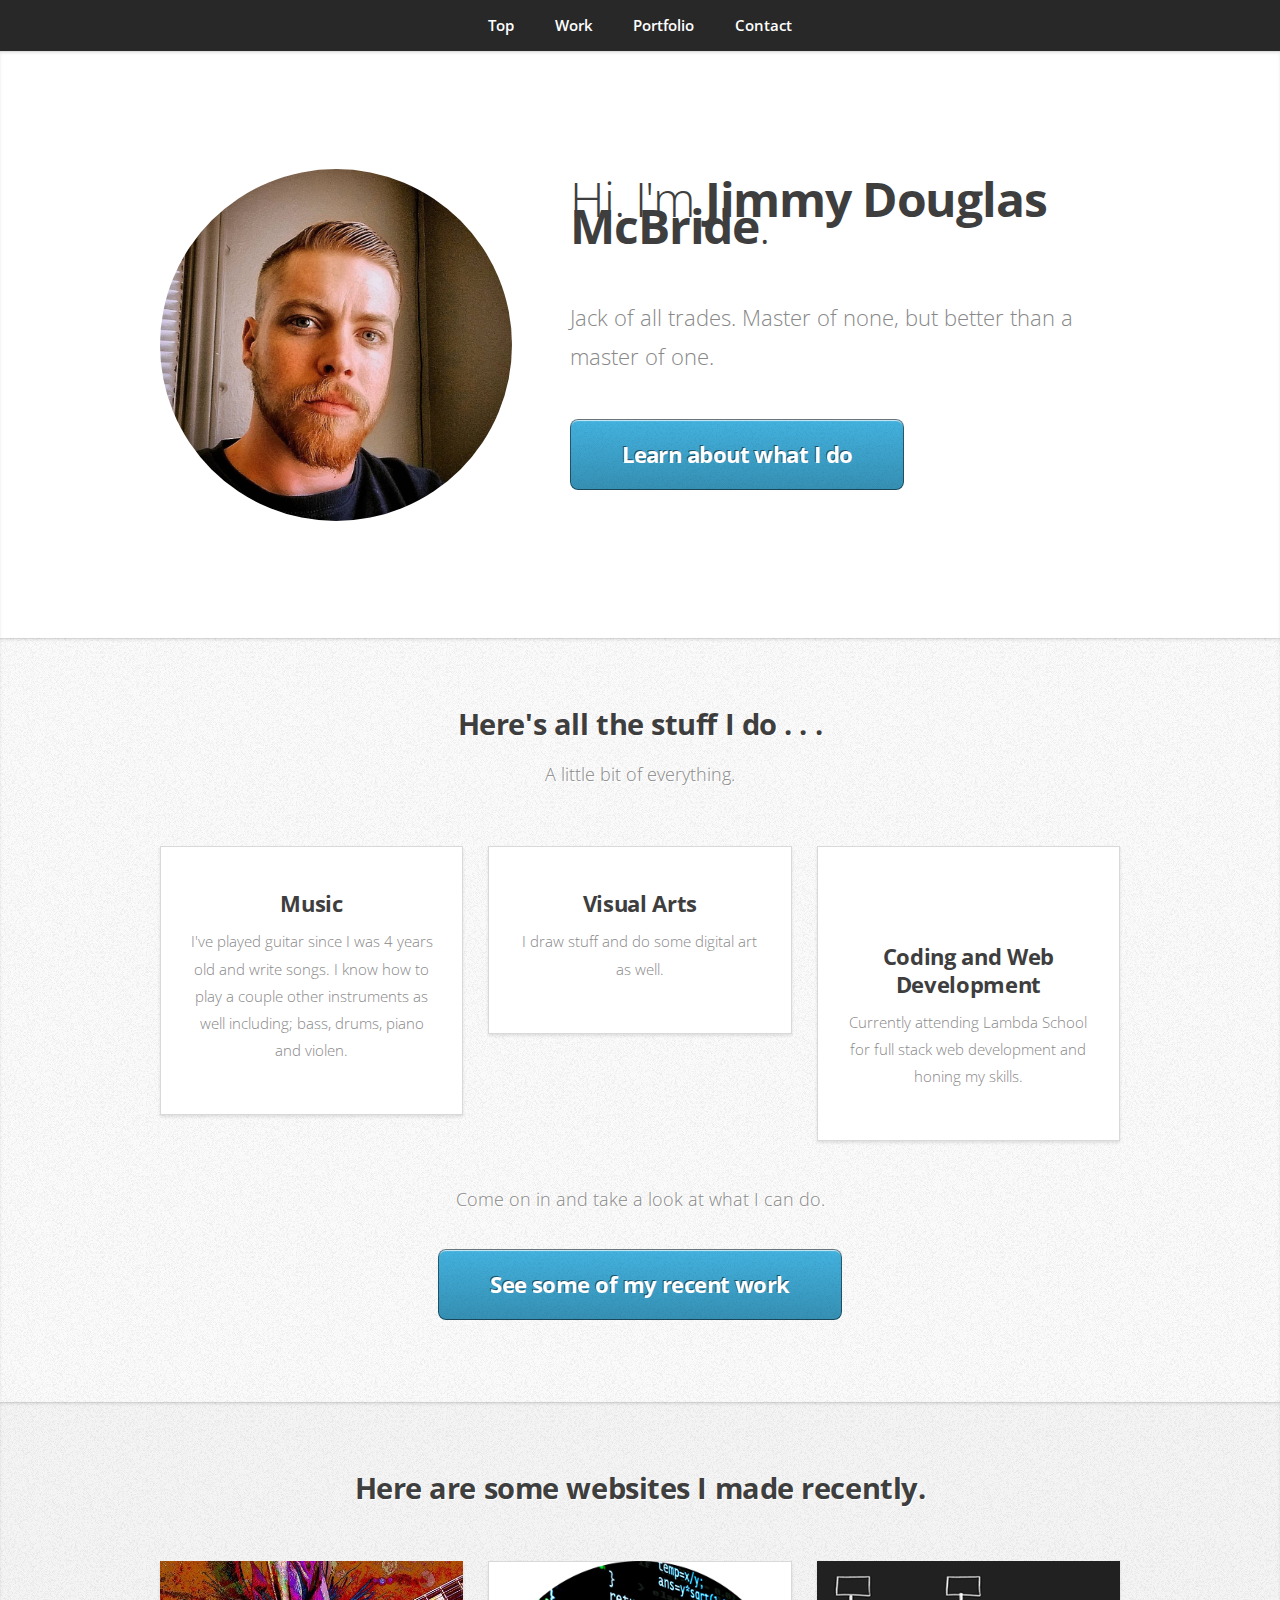
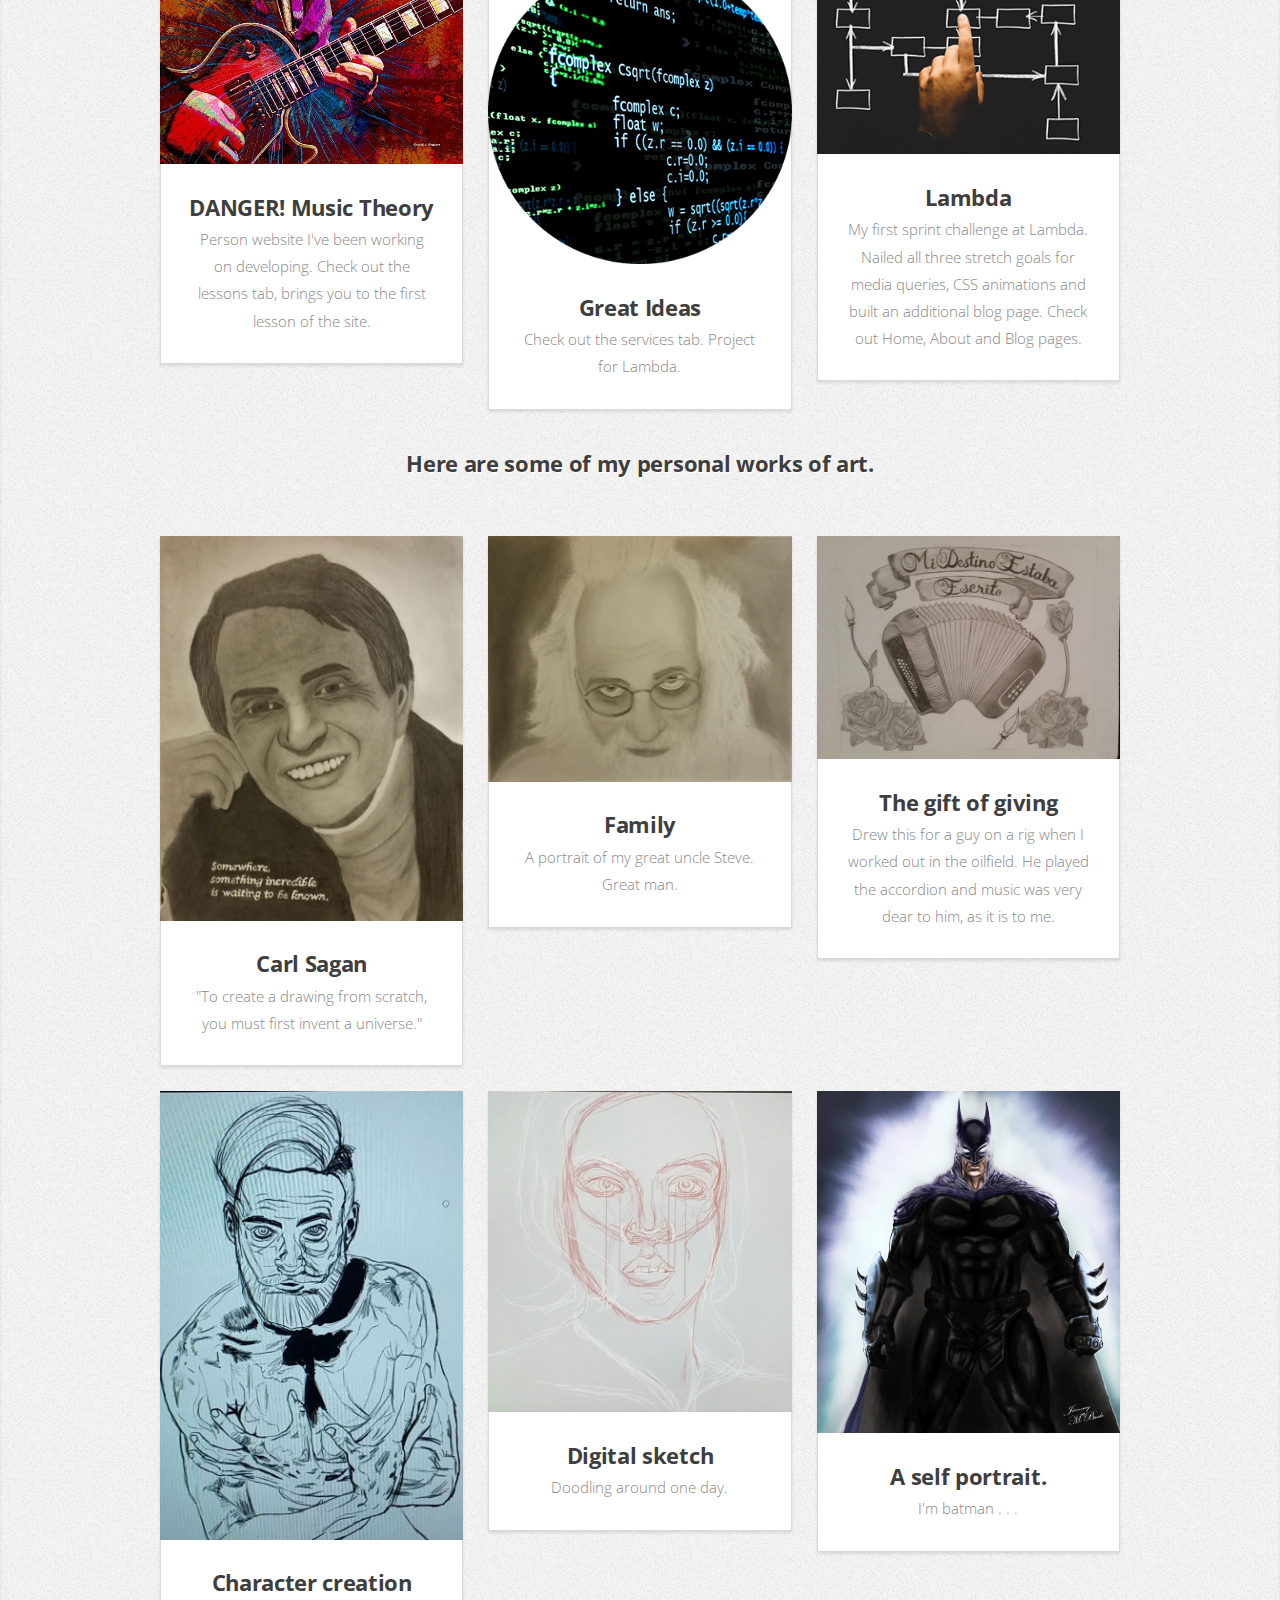
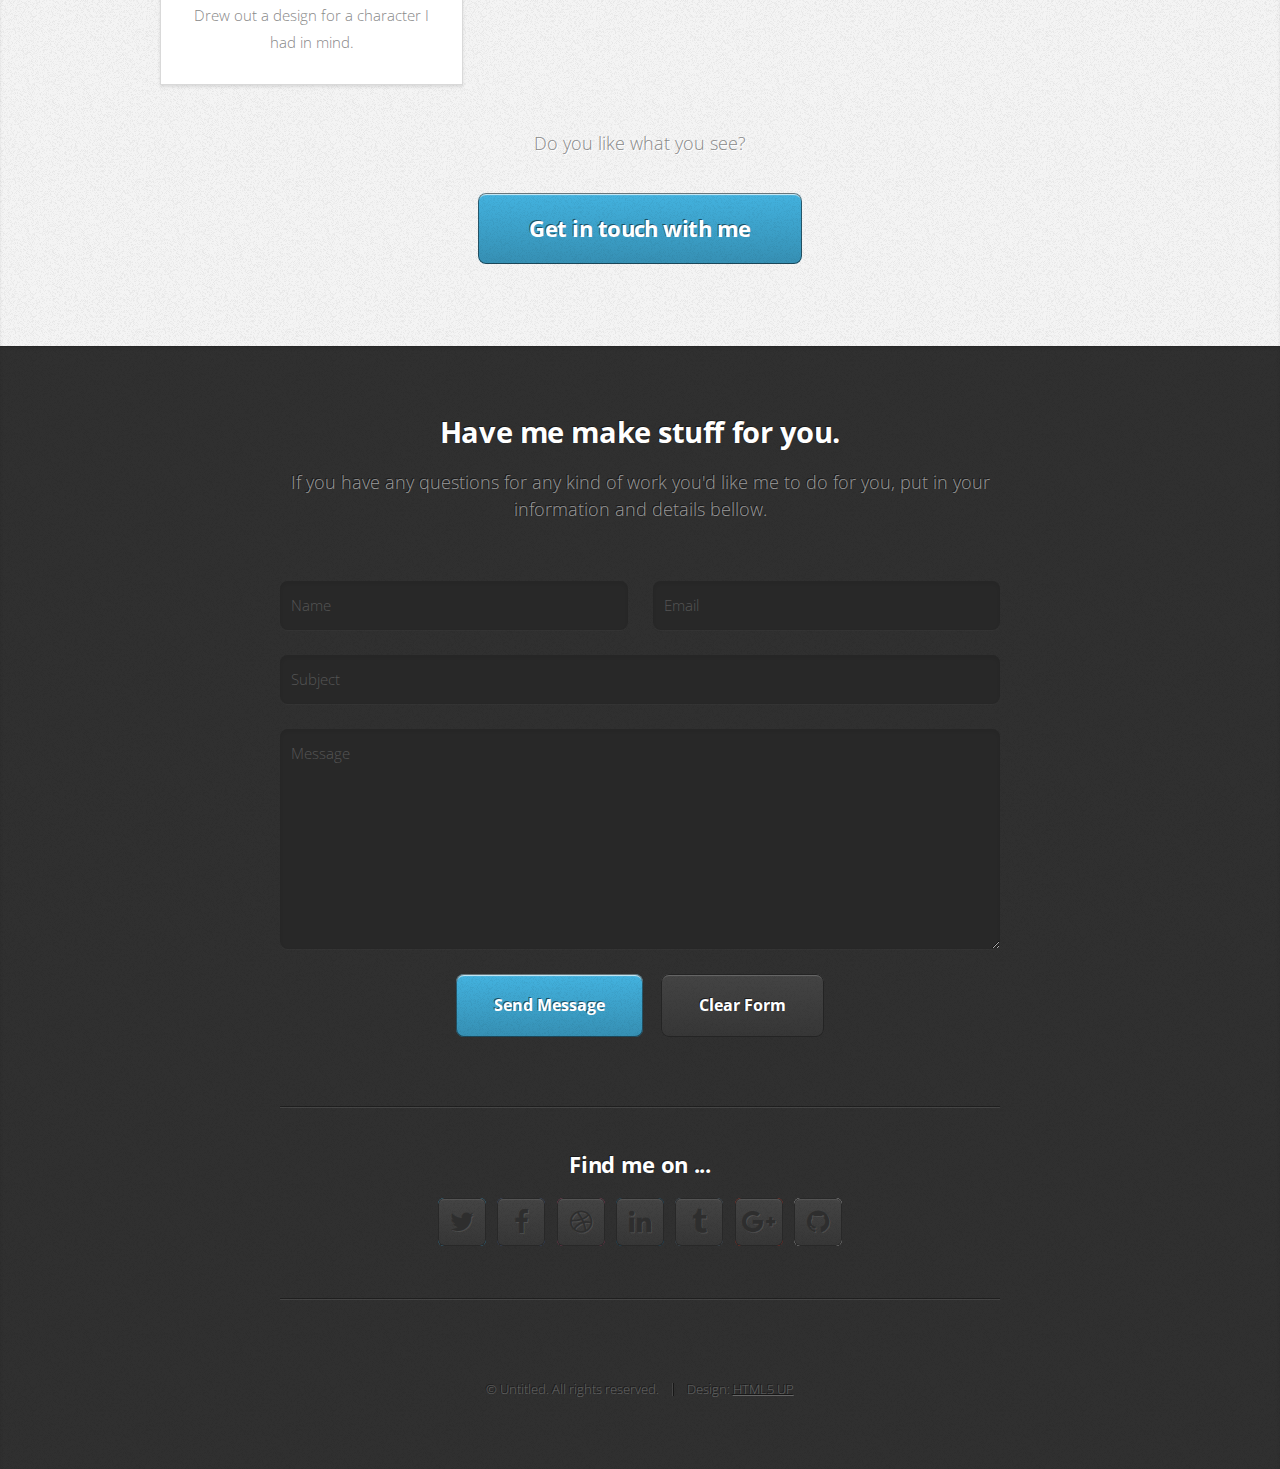
==== index.html @ ea093379 "Merge pull request #4 from JimmyMcBride/jimmy-mcbride" ====
<!DOCTYPE HTML>
<!--
	Miniport by HTML5 UP
	html5up.net | @ajlkn
	Free for personal and commercial use under the CCA 3.0 license (html5up.net/license)
-->
<html>
	<head>
        <meta name="google-site-verification" content="W3J8XNX3oZf06kN4rgg4NxwA7AXf_Vv_sG9EiBE70a0" />
		<title>Jimmy McBride's Portfolio</title>
		<meta charset="utf-8" />
		<meta name="viewport" content="width=device-width, initial-scale=1, user-scalable=no" />
		<link rel="stylesheet" href="assets/css/main.css" />
		<link rel="stylesheet" href="https://use.fontawesome.com/releases/v5.7.2/css/all.css" integrity="sha384-fnmOCqbTlWIlj8LyTjo7mOUStjsKC4pOpQbqyi7RrhN7udi9RwhKkMHpvLbHG9Sr" crossorigin="anonymous">
	</head>
	<body class="is-preload">

		<!-- Nav -->
			<nav id="nav">
				<ul class="container">
					<li><a href="#top">Top</a></li>
					<li><a href="#work">Work</a></li>
					<li><a href="#portfolio">Portfolio</a></li>
					<li><a href="#contact">Contact</a></li>
				</ul>
			</nav>

		<!-- Home -->
			<article id="top" class="wrapper style1">
				<div class="container">
					<div class="row">
						<div class="col-4 col-5-large col-12-medium">
							<span class="image fit"><img src="images/me.jpg" alt="" /></span>
						</div>
						<div class="col-8 col-7-large col-12-medium">
							<header>
								<h1>Hi. I'm <strong>Jimmy Douglas McBride</strong>.</h1>
							</header>
							<p>Jack of all trades. Master of none, but better than a master of one.</p>
							<a href="#work" class="button large scrolly">Learn about what I do</a>
						</div>
					</div>
				</div>
			</article>

		<!-- Work -->
			<article id="work" class="wrapper style2">
				<div class="container">
					<header>
						<h2>Here's all the stuff I do . . .</h2>
						<p>A little bit of everything.</p>
					</header>
					<div class="row aln-center">
						<div class="col-4 col-6-medium col-12-small">
							<section class="box style1">
								<span style="font-size: 80px; color: forestgreen;">
									<i class="fas fa-guitar"></i>
								</span>
								<h3>Music</h3>
								<p>I've played guitar since I was 4 years old and write songs. I know how to play a couple other instruments as well including; bass, drums, piano and violen.</p>
							</section>
						</div>
						<div class="col-4 col-6-medium col-12-small">
							<section class="box style1">
								<span style="font-size: 80px; color: coral;">
									<i class="fas fa-pencil-alt"></i>
								</span>
								<h3>Visual Arts</h3>
								<p>I draw stuff and do some digital art as well.</p>
							</section>
						</div>
						<div class="col-4 col-6-medium col-12-small">
							<section class="box style1">
								<span style="font-size: 80px; color: Dodgerblue;">
									<i class="fas fa-desktop"></i>
								</span>
								<h3>Coding and Web Development</h3>
								<p>Currently attending Lambda School for full stack web development and honing my skills.</p>
							</section>
						</div>
					</div>
					<footer>
						<p>Come on in and take a look at what I can do.</p>
						<a href="#portfolio" class="button large scrolly">See some of my recent work</a>
					</footer>
				</div>
			</article>

		<!-- Portfolio -->
			<article id="portfolio" class="wrapper style3">
				<div class="container">
					<header>
						<h2>Here are some websites I made recently.</h2>
					</header>
					<div class="row">
						<!-- Websites and school work -->
						<div class="col-4 col-6-medium col-12-small">
							<article class="box style2">
								<a href="https://jimmymcbride.github.io/DANGER-Music-Theory/" class="image featured"><img src="images/guitar_art.jpg" alt="" /></a>
								<h3><a href="https://jimmymcbride.github.io/DANGER-Music-Theory/">DANGER! Music Theory</a></h3>
								<p>Person website I've been working on developing. Check out the lessons tab, brings you to the first lesson of the site.</p>
							</article>
						</div>
						<div class="col-4 col-6-medium col-12-small">
							<article class="box style2">
								<a href="https://htmlpreview.github.io/?https://github.com/JimmyMcBride/UI-III-Flexbox/blob/master/great-idea/index.html" class="image featured"><img src="images/header-img.png" alt="" /></a>
								<h3><a href="https://htmlpreview.github.io/?https://github.com/JimmyMcBride/UI-III-Flexbox/blob/master/great-idea/index.html">Great Ideas</a></h3>
								<p>Check out the services tab. Project for Lambda.</p>
							</article>
						</div>
						<div class="col-4 col-6-medium col-12-small">
							<article class="box style2">
								<a href="https://htmlpreview.github.io/?https://github.com/JimmyMcBride/Sprint-Challenge--User-Interface/blob/master/index.html" class="image featured"><img src="images/about-plan.png" alt="" /></a>
								<h3><a href="https://htmlpreview.github.io/?https://github.com/JimmyMcBride/Sprint-Challenge--User-Interface/blob/master/index.html">Lambda</a></h3>
								<p>My first sprint challenge at Lambda. Nailed all three stretch goals for media queries, CSS animations and built an additional blog page. Check out Home, About and Blog pages.</p>
							</article>
						</div>
					</div>
						<!-- Personal work -->
					<header>
						<h3 style="margin-top: 40px;">Here are some of my personal works of art.</h3>
					</header>
					<div class="row">
						<div class="col-4 col-6-medium col-12-small">
							<article class="box style2">
								<a href="https://www.facebook.com/jimmymcbridesart/" class="image featured"><img src="images/carl sagan.jpeg" alt="" /></a>
								<h3><a href="https://www.facebook.com/jimmymcbridesart/">Carl Sagan</a></h3>
								<p>"To create a drawing from scratch, you must first invent a universe."</p>
							</article>
						</div>
						<div class="col-4 col-6-medium col-12-small">
							<article class="box style2">
								<a href="https://www.facebook.com/jimmymcbridesart/" class="image featured"><img src="images/steve mcbride.jpeg" alt="" /></a>
								<h3><a href="https://www.facebook.com/jimmymcbridesart/">Family</a></h3>
								<p>A portrait of my great uncle Steve. Great man.</p>
							</article>
						</div>
						<div class="col-4 col-6-medium col-12-small">
							<article class="box style2">
								<a href="https://www.facebook.com/jimmymcbridesart/" class="image featured"><img src="images/music.jpeg" alt="" /></a>
								<h3><a href="https://www.facebook.com/jimmymcbridesart/">The gift of giving</a></h3>
								<p>Drew this for a guy on a rig when I worked out in the oilfield. He played the accordion and music was very dear to him, as it is to me.</p>
							</article>
						</div>
						<div class="col-4 col-6-medium col-12-small">
							<article class="box style2">
								<a href="https://www.facebook.com/jimmymcbridesart/" class="image featured"><img src="images/dude with a beard.jpg" alt="" /></a>
								<h3><a href="https://www.facebook.com/jimmymcbridesart/">Character creation</a></h3>
								<p>Drew out a design for a character I had in mind.</p>
							</article>
						</div>
						<div class="col-4 col-6-medium col-12-small">
							<article class="box style2">
								<a href="https://www.facebook.com/jimmymcbridesart/" class="image featured"><img src="images/sketch.jpg" alt="" /></a>
								<h3><a href="https://www.facebook.com/jimmymcbridesart/">Digital sketch</a></h3>
								<p>Doodling around one day.</p>
							</article>
						</div>
						<div class="col-4 col-6-medium col-12-small">
							<article class="box style2">
								<a href="https://www.facebook.com/jimmymcbridesart/" class="image featured"><img src="images/batman.jpg" alt="" /></a>
								<h3><a href="https://www.facebook.com/jimmymcbridesart/">A self portrait.</a></h3>
								<p>I'm batman . . .</p>
							</article>
						</div>
					</div>
					<footer>
						<p>Do you like what you see?</p>
						<a href="#contact" class="button large scrolly">Get in touch with me</a>
					</footer>
				</div>
			</article>

		<!-- Contact -->
			<article id="contact" class="wrapper style4">
				<div class="container medium">
					<header>
						<h2>Have me make stuff for you.</h2>
						<p>If you have any questions for any kind of work you'd like me to do for you, put in your information and details bellow.</p>
					</header>
					<div class="row">
						<div class="col-12">
							<form method="post" action="#">
								<div class="row">
									<div class="col-6 col-12-small">
										<input type="text" name="name" id="name" placeholder="Name" />
									</div>
									<div class="col-6 col-12-small">
										<input type="text" name="email" id="email" placeholder="Email" />
									</div>
									<div class="col-12">
										<input type="text" name="subject" id="subject" placeholder="Subject" />
									</div>
									<div class="col-12">
										<textarea name="message" id="message" placeholder="Message"></textarea>
									</div>
									<div class="col-12">
										<ul class="actions">
											<li><input type="submit" value="Send Message" /></li>
											<li><input type="reset" value="Clear Form" class="alt" /></li>
										</ul>
									</div>
								</div>
							</form>
						</div>
						<div class="col-12">
							<hr />
							<h3>Find me on ...</h3>
							<ul class="social">
								<li><a href="#" class="icon fa-twitter"><span class="label">Twitter</span></a></li>
								<li><a href="https://www.facebook.com/jimmcbride1096" class="icon fa-facebook"><span class="label">Facebook</span></a></li>
								<li><a href="#" class="icon fa-dribbble"><span class="label">Dribbble</span></a></li>
								<li><a href="#" class="icon fa-linkedin"><span class="label">LinkedIn</span></a></li>
								<li><a href="#" class="icon fa-tumblr"><span class="label">Tumblr</span></a></li>
								<li><a href="https://plus.google.com/u/0/111537114912480162551" class="icon fa-google-plus"><span class="label">Google+</span></a></li>
								<li><a href="https://github.com/JimmyMcBride" class="icon fa-github"><span class="label">Github</span></a></li>
								<!--
								<li><a href="#" class="icon fa-rss"><span>RSS</span></a></li>
								<li><a href="#" class="icon fa-instagram"><span>Instagram</span></a></li>
								<li><a href="#" class="icon fa-foursquare"><span>Foursquare</span></a></li>
								<li><a href="#" class="icon fa-skype"><span>Skype</span></a></li>
								<li><a href="#" class="icon fa-soundcloud"><span>Soundcloud</span></a></li>
								<li><a href="#" class="icon fa-youtube"><span>YouTube</span></a></li>
								<li><a href="#" class="icon fa-blogger"><span>Blogger</span></a></li>
								<li><a href="#" class="icon fa-flickr"><span>Flickr</span></a></li>
								<li><a href="#" class="icon fa-vimeo"><span>Vimeo</span></a></li>
								-->
							</ul>
							<hr />
						</div>
					</div>
					<footer>
						<ul id="copyright">
							<li>&copy; Untitled. All rights reserved.</li><li>Design: <a href="http://html5up.net">HTML5 UP</a></li>
						</ul>
					</footer>
				</div>
			</article>

		<!-- Scripts -->
			<script src="assets/js/jquery.min.js"></script>
			<script src="assets/js/jquery.scrolly.min.js"></script>
			<script src="assets/js/browser.min.js"></script>
			<script src="assets/js/breakpoints.min.js"></script>
			<script src="assets/js/util.js"></script>
			<script src="assets/js/main.js"></script>

	</body>
</html>
---- assets/css/main.css ----
@import url("https://fonts.googleapis.com/css?family=Open+Sans:300,300italic,600,600italic,700");
@import url("font-awesome.min.css");

/*
	Miniport by HTML5 UP
	html5up.net | @ajlkn
	Free for personal and commercial use under the CCA 3.0 license (html5up.net/license)
*/

html, body, div, span, applet, object,
iframe, h1, h2, h3, h4, h5, h6, p, blockquote,
pre, a, abbr, acronym, address, big, cite,
code, del, dfn, em, img, ins, kbd, q, s, samp,
small, strike, strong, sub, sup, tt, var, b,
u, i, center, dl, dt, dd, ol, ul, li, fieldset,
form, label, legend, table, caption, tbody,
tfoot, thead, tr, th, td, article, aside,
canvas, details, embed, figure, figcaption,
footer, header, hgroup, menu, nav, output, ruby,
section, summary, time, mark, audio, video {
	margin: 0;
	padding: 0;
	border: 0;
	font-size: 100%;
	font: inherit;
	vertical-align: baseline;}

article, aside, details, figcaption, figure,
footer, header, hgroup, menu, nav, section {
	display: block;}

body {
	line-height: 1;
}

ol, ul {
	list-style: none;
}

blockquote, q {
	quotes: none;
}

	blockquote:before, blockquote:after, q:before, q:after {
		content: '';
		content: none;
	}

table {
	border-collapse: collapse;
	border-spacing: 0;
}

body {
	-webkit-text-size-adjust: none;
}

mark {
	background-color: transparent;
	color: inherit;
}

input::-moz-focus-inner {
	border: 0;
	padding: 0;
}

input, select, textarea {
	-moz-appearance: none;
	-webkit-appearance: none;
	-ms-appearance: none;
	appearance: none;
}

/* Basic */

	html {
		box-sizing: border-box;
	}

	*, *:before, *:after {
		box-sizing: inherit;
	}

	body {
		padding-top: 3.5em;
	}

		body.is-preload *, body.is-preload *:before, body.is-preload *:after {
			-moz-animation: none !important;
			-webkit-animation: none !important;
			-ms-animation: none !important;
			animation: none !important;
			-moz-transition: none !important;
			-webkit-transition: none !important;
			-ms-transition: none !important;
			transition: none !important;
		}

	body, input, textarea, select {
		font-family: 'Open Sans', sans-serif;
		line-height: 1.85em;
		color: #888;
		font-weight: 300;
		font-size: 13pt;
	}

	a {
		-moz-transition: color .2s ease-in-out;
		-webkit-transition: color .2s ease-in-out;
		-ms-transition: color .2s ease-in-out;
		transition: color .2s ease-in-out;
		color: #43B3E0;
		text-decoration: underline;
	}

		a:hover {
			color: #43bff0 !important;
		}

		a img {
			border: 0;
		}

	b, strong {
		font-weight: 600;
		color: #3e3e3e;
	}

	i, em {
		font-style: italic;
	}

	sub {
		position: relative;
		top: 0.5em;
		font-size: 0.8em;
	}

	sup {
		position: relative;
		top: -0.5em;
		font-size: 0.8em;
	}

	blockquote {
		border-left: solid 0.75em #eee;
		padding: 1em 0 1em 1.5em;
		font-style: italic;
	}

	h1, h2, h3, h4, h5, h6 {
		color: #3e3e3e;
		margin: 0 0 0.75em 0;
	}

	h1 a, h2 a, h3 a, h4 a, h5 a, h6 a {
		text-decoration: none;
		color: inherit;
	}

	h2, h3, h4, h5, h6 {
		font-weight: 700;
	}

	h1 {
		font-size: 3.25em;
		letter-spacing: -0.025em;
		font-weight: 300;
	}

		h1 strong {
			font-weight: 700;
		}

	h2 {
		font-size: 2em;
		letter-spacing: -0.015em;
	}

	h3 {
		font-size: 1.5em;
		letter-spacing: -0.015em;
	}

	em, i {
		font-style: italic;
	}

	br.clear {
		clear: both;
	}

	hr {
		border: 0;
		border-top: solid 1px #444;
		border-top-color: rgba(0, 0, 0, 0.35);
		box-shadow: 0px 1px 0px 0px rgba(255, 255, 255, 0.1);
		height: 1px;
		margin: 3em 0;
	}

	p, ul, ol, dl, table {
		margin-bottom: 2em;
	}

	header {
		margin: 0 0 3em 0;
	}

		header > p {
			font-size: 1.25em;
			margin: 0;
		}

	footer {
		margin: 3em 0 0 0;
	}

		footer > p {
			font-size: 1.25em;
		}

/* Container */

	.container {
		margin: 0 auto;
		max-width: calc(100% - 50px);
		width: 1200px;
	}

		.container.medium {
			width: 900px;
		}

		@media screen and (max-width: 1680px) {

			.container {
				width: 1200px;
			}

				.container.medium {
					width: 900px;
				}

		}

		@media screen and (max-width: 1280px) {

			.container {
				width: 960px;
			}

				.container.medium {
					width: 720px;
				}

		}

		@media screen and (max-width: 980px) {

			.container {
				width: 100%;
			}

				.container.medium {
					width: 75%;
				}

		}

		@media screen and (max-width: 736px) {

			.container {
				width: 100%;
				max-width: calc(100% - 30px);
			}

				.container.medium {
					width: 100%;
				}

		}

/* Row */

	.row {
		display: flex;
		flex-wrap: wrap;
		box-sizing: border-box;
		align-items: stretch;
	}

		.row > * {
			box-sizing: border-box;
		}

		.row.gtr-uniform > * > :last-child {
			margin-bottom: 0;
		}

		.row.aln-left {
			justify-content: flex-start;
		}

		.row.aln-center {
			justify-content: center;
		}

		.row.aln-right {
			justify-content: flex-end;
		}

		.row.aln-top {
			align-items: flex-start;
		}

		.row.aln-middle {
			align-items: center;
		}

		.row.aln-bottom {
			align-items: flex-end;
		}

		.row > .imp {
			order: -1;
		}

		.row > .col-1 {
			width: 8.3333333333%;
		}

		.row > .off-1 {
			margin-left: 8.3333333333%;
		}

		.row > .col-2 {
			width: 16.6666666667%;
		}

		.row > .off-2 {
			margin-left: 16.6666666667%;
		}

		.row > .col-3 {
			width: 25%;
		}

		.row > .off-3 {
			margin-left: 25%;
		}

		.row > .col-4 {
			width: 33.3333333333%;
		}

		.row > .off-4 {
			margin-left: 33.3333333333%;
		}

		.row > .col-5 {
			width: 41.6666666667%;
		}

		.row > .off-5 {
			margin-left: 41.6666666667%;
		}

		.row > .col-6 {
			width: 50%;
		}

		.row > .off-6 {
			margin-left: 50%;
		}

		.row > .col-7 {
			width: 58.3333333333%;
		}

		.row > .off-7 {
			margin-left: 58.3333333333%;
		}

		.row > .col-8 {
			width: 66.6666666667%;
		}

		.row > .off-8 {
			margin-left: 66.6666666667%;
		}

		.row > .col-9 {
			width: 75%;
		}

		.row > .off-9 {
			margin-left: 75%;
		}

		.row > .col-10 {
			width: 83.3333333333%;
		}

		.row > .off-10 {
			margin-left: 83.3333333333%;
		}

		.row > .col-11 {
			width: 91.6666666667%;
		}

		.row > .off-11 {
			margin-left: 91.6666666667%;
		}

		.row > .col-12 {
			width: 100%;
		}

		.row > .off-12 {
			margin-left: 100%;
		}

		.row.gtr-0 {
			margin-top: 0px;
			margin-left: 0px;
		}

			.row.gtr-0 > * {
				padding: 0px 0 0 0px;
			}

			.row.gtr-0.gtr-uniform {
				margin-top: 0px;
			}

				.row.gtr-0.gtr-uniform > * {
					padding-top: 0px;
				}

		.row.gtr-25 {
			margin-top: -6.25px;
			margin-left: -6.25px;
		}

			.row.gtr-25 > * {
				padding: 6.25px 0 0 6.25px;
			}

			.row.gtr-25.gtr-uniform {
				margin-top: -6.25px;
			}

				.row.gtr-25.gtr-uniform > * {
					padding-top: 6.25px;
				}

		.row.gtr-50 {
			margin-top: -12.5px;
			margin-left: -12.5px;
		}

			.row.gtr-50 > * {
				padding: 12.5px 0 0 12.5px;
			}

			.row.gtr-50.gtr-uniform {
				margin-top: -12.5px;
			}

				.row.gtr-50.gtr-uniform > * {
					padding-top: 12.5px;
				}

		.row {
			margin-top: -25px;
			margin-left: -25px;
		}

			.row > * {
				padding: 25px 0 0 25px;
			}

			.row.gtr-uniform {
				margin-top: -25px;
			}

				.row.gtr-uniform > * {
					padding-top: 25px;
				}

		.row.gtr-150 {
			margin-top: -37.5px;
			margin-left: -37.5px;
		}

			.row.gtr-150 > * {
				padding: 37.5px 0 0 37.5px;
			}

			.row.gtr-150.gtr-uniform {
				margin-top: -37.5px;
			}

				.row.gtr-150.gtr-uniform > * {
					padding-top: 37.5px;
				}

		.row.gtr-200 {
			margin-top: -50px;
			margin-left: -50px;
		}

			.row.gtr-200 > * {
				padding: 50px 0 0 50px;
			}

			.row.gtr-200.gtr-uniform {
				margin-top: -50px;
			}

				.row.gtr-200.gtr-uniform > * {
					padding-top: 50px;
				}

		@media screen and (max-width: 1680px) {

			.row {
				display: flex;
				flex-wrap: wrap;
				box-sizing: border-box;
				align-items: stretch;
			}

				.row > * {
					box-sizing: border-box;
				}

				.row.gtr-uniform > * > :last-child {
					margin-bottom: 0;
				}

				.row.aln-left {
					justify-content: flex-start;
				}

				.row.aln-center {
					justify-content: center;
				}

				.row.aln-right {
					justify-content: flex-end;
				}

				.row.aln-top {
					align-items: flex-start;
				}

				.row.aln-middle {
					align-items: center;
				}

				.row.aln-bottom {
					align-items: flex-end;
				}

				.row > .imp-xlarge {
					order: -1;
				}

				.row > .col-1-xlarge {
					width: 8.3333333333%;
				}

				.row > .off-1-xlarge {
					margin-left: 8.3333333333%;
				}

				.row > .col-2-xlarge {
					width: 16.6666666667%;
				}

				.row > .off-2-xlarge {
					margin-left: 16.6666666667%;
				}

				.row > .col-3-xlarge {
					width: 25%;
				}

				.row > .off-3-xlarge {
					margin-left: 25%;
				}

				.row > .col-4-xlarge {
					width: 33.3333333333%;
				}

				.row > .off-4-xlarge {
					margin-left: 33.3333333333%;
				}

				.row > .col-5-xlarge {
					width: 41.6666666667%;
				}

				.row > .off-5-xlarge {
					margin-left: 41.6666666667%;
				}

				.row > .col-6-xlarge {
					width: 50%;
				}

				.row > .off-6-xlarge {
					margin-left: 50%;
				}

				.row > .col-7-xlarge {
					width: 58.3333333333%;
				}

				.row > .off-7-xlarge {
					margin-left: 58.3333333333%;
				}

				.row > .col-8-xlarge {
					width: 66.6666666667%;
				}

				.row > .off-8-xlarge {
					margin-left: 66.6666666667%;
				}

				.row > .col-9-xlarge {
					width: 75%;
				}

				.row > .off-9-xlarge {
					margin-left: 75%;
				}

				.row > .col-10-xlarge {
					width: 83.3333333333%;
				}

				.row > .off-10-xlarge {
					margin-left: 83.3333333333%;
				}

				.row > .col-11-xlarge {
					width: 91.6666666667%;
				}

				.row > .off-11-xlarge {
					margin-left: 91.6666666667%;
				}

				.row > .col-12-xlarge {
					width: 100%;
				}

				.row > .off-12-xlarge {
					margin-left: 100%;
				}

				.row.gtr-0 {
					margin-top: 0px;
					margin-left: 0px;
				}

					.row.gtr-0 > * {
						padding: 0px 0 0 0px;
					}

					.row.gtr-0.gtr-uniform {
						margin-top: 0px;
					}

						.row.gtr-0.gtr-uniform > * {
							padding-top: 0px;
						}

				.row.gtr-25 {
					margin-top: -6.25px;
					margin-left: -6.25px;
				}

					.row.gtr-25 > * {
						padding: 6.25px 0 0 6.25px;
					}

					.row.gtr-25.gtr-uniform {
						margin-top: -6.25px;
					}

						.row.gtr-25.gtr-uniform > * {
							padding-top: 6.25px;
						}

				.row.gtr-50 {
					margin-top: -12.5px;
					margin-left: -12.5px;
				}

					.row.gtr-50 > * {
						padding: 12.5px 0 0 12.5px;
					}

					.row.gtr-50.gtr-uniform {
						margin-top: -12.5px;
					}

						.row.gtr-50.gtr-uniform > * {
							padding-top: 12.5px;
						}

				.row {
					margin-top: -25px;
					margin-left: -25px;
				}

					.row > * {
						padding: 25px 0 0 25px;
					}

					.row.gtr-uniform {
						margin-top: -25px;
					}

						.row.gtr-uniform > * {
							padding-top: 25px;
						}

				.row.gtr-150 {
					margin-top: -37.5px;
					margin-left: -37.5px;
				}

					.row.gtr-150 > * {
						padding: 37.5px 0 0 37.5px;
					}

					.row.gtr-150.gtr-uniform {
						margin-top: -37.5px;
					}

						.row.gtr-150.gtr-uniform > * {
							padding-top: 37.5px;
						}

				.row.gtr-200 {
					margin-top: -50px;
					margin-left: -50px;
				}

					.row.gtr-200 > * {
						padding: 50px 0 0 50px;
					}

					.row.gtr-200.gtr-uniform {
						margin-top: -50px;
					}

						.row.gtr-200.gtr-uniform > * {
							padding-top: 50px;
						}

		}

		@media screen and (max-width: 1280px) {

			.row {
				display: flex;
				flex-wrap: wrap;
				box-sizing: border-box;
				align-items: stretch;
			}

				.row > * {
					box-sizing: border-box;
				}

				.row.gtr-uniform > * > :last-child {
					margin-bottom: 0;
				}

				.row.aln-left {
					justify-content: flex-start;
				}

				.row.aln-center {
					justify-content: center;
				}

				.row.aln-right {
					justify-content: flex-end;
				}

				.row.aln-top {
					align-items: flex-start;
				}

				.row.aln-middle {
					align-items: center;
				}

				.row.aln-bottom {
					align-items: flex-end;
				}

				.row > .imp-large {
					order: -1;
				}

				.row > .col-1-large {
					width: 8.3333333333%;
				}

				.row > .off-1-large {
					margin-left: 8.3333333333%;
				}

				.row > .col-2-large {
					width: 16.6666666667%;
				}

				.row > .off-2-large {
					margin-left: 16.6666666667%;
				}

				.row > .col-3-large {
					width: 25%;
				}

				.row > .off-3-large {
					margin-left: 25%;
				}

				.row > .col-4-large {
					width: 33.3333333333%;
				}

				.row > .off-4-large {
					margin-left: 33.3333333333%;
				}

				.row > .col-5-large {
					width: 41.6666666667%;
				}

				.row > .off-5-large {
					margin-left: 41.6666666667%;
				}

				.row > .col-6-large {
					width: 50%;
				}

				.row > .off-6-large {
					margin-left: 50%;
				}

				.row > .col-7-large {
					width: 58.3333333333%;
				}

				.row > .off-7-large {
					margin-left: 58.3333333333%;
				}

				.row > .col-8-large {
					width: 66.6666666667%;
				}

				.row > .off-8-large {
					margin-left: 66.6666666667%;
				}

				.row > .col-9-large {
					width: 75%;
				}

				.row > .off-9-large {
					margin-left: 75%;
				}

				.row > .col-10-large {
					width: 83.3333333333%;
				}

				.row > .off-10-large {
					margin-left: 83.3333333333%;
				}

				.row > .col-11-large {
					width: 91.6666666667%;
				}

				.row > .off-11-large {
					margin-left: 91.6666666667%;
				}

				.row > .col-12-large {
					width: 100%;
				}

				.row > .off-12-large {
					margin-left: 100%;
				}

				.row.gtr-0 {
					margin-top: 0px;
					margin-left: 0px;
				}

					.row.gtr-0 > * {
						padding: 0px 0 0 0px;
					}

					.row.gtr-0.gtr-uniform {
						margin-top: 0px;
					}

						.row.gtr-0.gtr-uniform > * {
							padding-top: 0px;
						}

				.row.gtr-25 {
					margin-top: -6.25px;
					margin-left: -6.25px;
				}

					.row.gtr-25 > * {
						padding: 6.25px 0 0 6.25px;
					}

					.row.gtr-25.gtr-uniform {
						margin-top: -6.25px;
					}

						.row.gtr-25.gtr-uniform > * {
							padding-top: 6.25px;
						}

				.row.gtr-50 {
					margin-top: -12.5px;
					margin-left: -12.5px;
				}

					.row.gtr-50 > * {
						padding: 12.5px 0 0 12.5px;
					}

					.row.gtr-50.gtr-uniform {
						margin-top: -12.5px;
					}

						.row.gtr-50.gtr-uniform > * {
							padding-top: 12.5px;
						}

				.row {
					margin-top: -25px;
					margin-left: -25px;
				}

					.row > * {
						padding: 25px 0 0 25px;
					}

					.row.gtr-uniform {
						margin-top: -25px;
					}

						.row.gtr-uniform > * {
							padding-top: 25px;
						}

				.row.gtr-150 {
					margin-top: -37.5px;
					margin-left: -37.5px;
				}

					.row.gtr-150 > * {
						padding: 37.5px 0 0 37.5px;
					}

					.row.gtr-150.gtr-uniform {
						margin-top: -37.5px;
					}

						.row.gtr-150.gtr-uniform > * {
							padding-top: 37.5px;
						}

				.row.gtr-200 {
					margin-top: -50px;
					margin-left: -50px;
				}

					.row.gtr-200 > * {
						padding: 50px 0 0 50px;
					}

					.row.gtr-200.gtr-uniform {
						margin-top: -50px;
					}

						.row.gtr-200.gtr-uniform > * {
							padding-top: 50px;
						}

		}

		@media screen and (max-width: 980px) {

			.row {
				display: flex;
				flex-wrap: wrap;
				box-sizing: border-box;
				align-items: stretch;
			}

				.row > * {
					box-sizing: border-box;
				}

				.row.gtr-uniform > * > :last-child {
					margin-bottom: 0;
				}

				.row.aln-left {
					justify-content: flex-start;
				}

				.row.aln-center {
					justify-content: center;
				}

				.row.aln-right {
					justify-content: flex-end;
				}

				.row.aln-top {
					align-items: flex-start;
				}

				.row.aln-middle {
					align-items: center;
				}

				.row.aln-bottom {
					align-items: flex-end;
				}

				.row > .imp-medium {
					order: -1;
				}

				.row > .col-1-medium {
					width: 8.3333333333%;
				}

				.row > .off-1-medium {
					margin-left: 8.3333333333%;
				}

				.row > .col-2-medium {
					width: 16.6666666667%;
				}

				.row > .off-2-medium {
					margin-left: 16.6666666667%;
				}

				.row > .col-3-medium {
					width: 25%;
				}

				.row > .off-3-medium {
					margin-left: 25%;
				}

				.row > .col-4-medium {
					width: 33.3333333333%;
				}

				.row > .off-4-medium {
					margin-left: 33.3333333333%;
				}

				.row > .col-5-medium {
					width: 41.6666666667%;
				}

				.row > .off-5-medium {
					margin-left: 41.6666666667%;
				}

				.row > .col-6-medium {
					width: 50%;
				}

				.row > .off-6-medium {
					margin-left: 50%;
				}

				.row > .col-7-medium {
					width: 58.3333333333%;
				}

				.row > .off-7-medium {
					margin-left: 58.3333333333%;
				}

				.row > .col-8-medium {
					width: 66.6666666667%;
				}

				.row > .off-8-medium {
					margin-left: 66.6666666667%;
				}

				.row > .col-9-medium {
					width: 75%;
				}

				.row > .off-9-medium {
					margin-left: 75%;
				}

				.row > .col-10-medium {
					width: 83.3333333333%;
				}

				.row > .off-10-medium {
					margin-left: 83.3333333333%;
				}

				.row > .col-11-medium {
					width: 91.6666666667%;
				}

				.row > .off-11-medium {
					margin-left: 91.6666666667%;
				}

				.row > .col-12-medium {
					width: 100%;
				}

				.row > .off-12-medium {
					margin-left: 100%;
				}

				.row.gtr-0 {
					margin-top: 0px;
					margin-left: 0px;
				}

					.row.gtr-0 > * {
						padding: 0px 0 0 0px;
					}

					.row.gtr-0.gtr-uniform {
						margin-top: 0px;
					}

						.row.gtr-0.gtr-uniform > * {
							padding-top: 0px;
						}

				.row.gtr-25 {
					margin-top: -6.25px;
					margin-left: -6.25px;
				}

					.row.gtr-25 > * {
						padding: 6.25px 0 0 6.25px;
					}

					.row.gtr-25.gtr-uniform {
						margin-top: -6.25px;
					}

						.row.gtr-25.gtr-uniform > * {
							padding-top: 6.25px;
						}

				.row.gtr-50 {
					margin-top: -12.5px;
					margin-left: -12.5px;
				}

					.row.gtr-50 > * {
						padding: 12.5px 0 0 12.5px;
					}

					.row.gtr-50.gtr-uniform {
						margin-top: -12.5px;
					}

						.row.gtr-50.gtr-uniform > * {
							padding-top: 12.5px;
						}

				.row {
					margin-top: -25px;
					margin-left: -25px;
				}

					.row > * {
						padding: 25px 0 0 25px;
					}

					.row.gtr-uniform {
						margin-top: -25px;
					}

						.row.gtr-uniform > * {
							padding-top: 25px;
						}

				.row.gtr-150 {
					margin-top: -37.5px;
					margin-left: -37.5px;
				}

					.row.gtr-150 > * {
						padding: 37.5px 0 0 37.5px;
					}

					.row.gtr-150.gtr-uniform {
						margin-top: -37.5px;
					}

						.row.gtr-150.gtr-uniform > * {
							padding-top: 37.5px;
						}

				.row.gtr-200 {
					margin-top: -50px;
					margin-left: -50px;
				}

					.row.gtr-200 > * {
						padding: 50px 0 0 50px;
					}

					.row.gtr-200.gtr-uniform {
						margin-top: -50px;
					}

						.row.gtr-200.gtr-uniform > * {
							padding-top: 50px;
						}

		}

		@media screen and (max-width: 736px) {

			.row {
				display: flex;
				flex-wrap: wrap;
				box-sizing: border-box;
				align-items: stretch;
			}

				.row > * {
					box-sizing: border-box;
				}

				.row.gtr-uniform > * > :last-child {
					margin-bottom: 0;
				}

				.row.aln-left {
					justify-content: flex-start;
				}

				.row.aln-center {
					justify-content: center;
				}

				.row.aln-right {
					justify-content: flex-end;
				}

				.row.aln-top {
					align-items: flex-start;
				}

				.row.aln-middle {
					align-items: center;
				}

				.row.aln-bottom {
					align-items: flex-end;
				}

				.row > .imp-small {
					order: -1;
				}

				.row > .col-1-small {
					width: 8.3333333333%;
				}

				.row > .off-1-small {
					margin-left: 8.3333333333%;
				}

				.row > .col-2-small {
					width: 16.6666666667%;
				}

				.row > .off-2-small {
					margin-left: 16.6666666667%;
				}

				.row > .col-3-small {
					width: 25%;
				}

				.row > .off-3-small {
					margin-left: 25%;
				}

				.row > .col-4-small {
					width: 33.3333333333%;
				}

				.row > .off-4-small {
					margin-left: 33.3333333333%;
				}

				.row > .col-5-small {
					width: 41.6666666667%;
				}

				.row > .off-5-small {
					margin-left: 41.6666666667%;
				}

				.row > .col-6-small {
					width: 50%;
				}

				.row > .off-6-small {
					margin-left: 50%;
				}

				.row > .col-7-small {
					width: 58.3333333333%;
				}

				.row > .off-7-small {
					margin-left: 58.3333333333%;
				}

				.row > .col-8-small {
					width: 66.6666666667%;
				}

				.row > .off-8-small {
					margin-left: 66.6666666667%;
				}

				.row > .col-9-small {
					width: 75%;
				}

				.row > .off-9-small {
					margin-left: 75%;
				}

				.row > .col-10-small {
					width: 83.3333333333%;
				}

				.row > .off-10-small {
					margin-left: 83.3333333333%;
				}

				.row > .col-11-small {
					width: 91.6666666667%;
				}

				.row > .off-11-small {
					margin-left: 91.6666666667%;
				}

				.row > .col-12-small {
					width: 100%;
				}

				.row > .off-12-small {
					margin-left: 100%;
				}

				.row.gtr-0 {
					margin-top: 0px;
					margin-left: 0px;
				}

					.row.gtr-0 > * {
						padding: 0px 0 0 0px;
					}

					.row.gtr-0.gtr-uniform {
						margin-top: 0px;
					}

						.row.gtr-0.gtr-uniform > * {
							padding-top: 0px;
						}

				.row.gtr-25 {
					margin-top: -3.75px;
					margin-left: -3.75px;
				}

					.row.gtr-25 > * {
						padding: 3.75px 0 0 3.75px;
					}

					.row.gtr-25.gtr-uniform {
						margin-top: -3.75px;
					}

						.row.gtr-25.gtr-uniform > * {
							padding-top: 3.75px;
						}

				.row.gtr-50 {
					margin-top: -7.5px;
					margin-left: -7.5px;
				}

					.row.gtr-50 > * {
						padding: 7.5px 0 0 7.5px;
					}

					.row.gtr-50.gtr-uniform {
						margin-top: -7.5px;
					}

						.row.gtr-50.gtr-uniform > * {
							padding-top: 7.5px;
						}

				.row {
					margin-top: -15px;
					margin-left: -15px;
				}

					.row > * {
						padding: 15px 0 0 15px;
					}

					.row.gtr-uniform {
						margin-top: -15px;
					}

						.row.gtr-uniform > * {
							padding-top: 15px;
						}

				.row.gtr-150 {
					margin-top: -22.5px;
					margin-left: -22.5px;
				}

					.row.gtr-150 > * {
						padding: 22.5px 0 0 22.5px;
					}

					.row.gtr-150.gtr-uniform {
						margin-top: -22.5px;
					}

						.row.gtr-150.gtr-uniform > * {
							padding-top: 22.5px;
						}

				.row.gtr-200 {
					margin-top: -30px;
					margin-left: -30px;
				}

					.row.gtr-200 > * {
						padding: 30px 0 0 30px;
					}

					.row.gtr-200.gtr-uniform {
						margin-top: -30px;
					}

						.row.gtr-200.gtr-uniform > * {
							padding-top: 30px;
						}

		}

/* Form */

	form label {
		color: #3e3e3e;
		font-weight: 700;
		display: block;
		margin: 0 0 0.5em 0;
	}

	form input[type=text],
	form input[type=email],
	form input[type=password],
	form select,
	form textarea {
		-moz-transition: background .2s ease-in-out, box-shadow .2s ease-in-out;
		-webkit-transition: background .2s ease-in-out, box-shadow .2s ease-in-out;
		-ms-transition: background .2s ease-in-out, box-shadow .2s ease-in-out;
		transition: background .2s ease-in-out, box-shadow .2s ease-in-out;
		-webkit-appearance: none;
		display: block;
		border: 0;
		padding: 0.75em;
		font-size: 1em;
		border-radius: 8px;
		border: solid 1px #ddd;
		background: #fff;
		color: #bbb;
		box-shadow: inset 0px 2px 3px 1px rgba(0, 0, 0, 0.05), 0px 1px 0px 0px rgba(255, 255, 255, 0.025);
		width: 100%;
	}

		form input[type=text]:focus,
		form input[type=email]:focus,
		form input[type=password]:focus,
		form select:focus,
		form textarea:focus {
			background: #fafafa;
			box-shadow: inset 0px 2px 5px 0px rgba(0, 0, 0, 0.05), 0px 1px 0px 0px rgba(255, 255, 255, 0.025), inset 0px 0px 2px 1px #43bff0;
		}

	form textarea {
		height: 15em;
	}

	form .actions:last-child {
		margin-bottom: 0;
	}

	form ::-webkit-input-placeholder {
		color: #555 !important;
	}

	form :-moz-placeholder {
		color: #555 !important;
	}

	form ::-moz-placeholder {
		color: #555 !important;
	}

	form :-ms-input-placeholder {
		color: #555 !important;
	}

	form ::-moz-focus-inner {
		border: 0;
	}

/* Tables */

	table {
		width: 100%;
	}

		table.default {
			width: 100%;
		}

			table.default tr {
				border-top: solid 1px #eee;
			}

				table.default tr:first-child {
					border-top: 0;
				}

			table.default td {
				padding: 0.5em 1em 0.5em 1em;
			}

			table.default th {
				text-align: left;
				padding: 0.5em 1em 0.5em 1em;
				font-weight: 600;
				margin: 0 0 1em 0;
			}

			table.default thead {
				background: #4f4f4f;
				color: #fff;
			}

/* Section/Article */

	section, article {
		margin-bottom: 3em;
	}

	section > :last-child,
	article > :last-child,
	section:last-child,
	article:last-child {
		margin-bottom: 0;
	}

/* Image */

	.image {
		display: inline-block;
		position: relative;
	}

		.image img {
			display: block;
			width: 100%;
		}

		.image.fit {
			display: block;
			width: 100%;
		}

		.image.featured {
			display: block;
			width: 100%;
			margin: 0 0 2em 0;
		}

		.image.left {
			float: left;
			margin: 0 2em 2em 0;
		}

		.image.centered {
			display: block;
			margin: 0 0 2em 0;
		}

			.image.centered img {
				margin: 0 auto;
				width: auto;
			}

/* Button */

	input[type="button"],
	input[type="submit"],
	input[type="reset"],
	button,
	.button {
		background-image: url("images/bg.png"), -moz-linear-gradient(top, rgba(0, 0, 0, 0), rgba(0, 0, 0, 0.2));
		background-image: url("images/bg.png"), -webkit-linear-gradient(top, rgba(0, 0, 0, 0), rgba(0, 0, 0, 0.2));
		background-image: url("images/bg.png"), -ms-linear-gradient(top, rgba(0, 0, 0, 0), rgba(0, 0, 0, 0.2));
		background-image: url("images/bg.png"), linear-gradient(top, rgba(0, 0, 0, 0), rgba(0, 0, 0, 0.2));
		-moz-transition: background-color .2s ease-in-out;
		-webkit-transition: background-color .2s ease-in-out;
		-ms-transition: background-color .2s ease-in-out;
		transition: background-color .2s ease-in-out;
		-webkit-appearance: none;
		position: relative;
		display: inline-block;
		color: #fff !important;
		text-decoration: none;
		font-weight: 700;
		border: 0;
		outline: 0;
		cursor: pointer;
		border-radius: 8px;
		text-shadow: -1px -1px 0.5px rgba(0, 0, 0, 0.5);
		overflow: hidden;
		box-shadow: inset 0px 0px 0px 1px rgba(0, 0, 0, 0.5), inset 0px 2px 1px 0px rgba(255, 255, 255, 0.75);
		background-color: #43B3E0;
		padding: 1em 2.35em 1em 2.35em;
		font-size: 1.1em;
		max-width: 24em;
	}

		input[type="button"]:hover,
		input[type="submit"]:hover,
		input[type="reset"]:hover,
		button:hover,
		.button:hover {
			background-color: #43bff0;
			color: #fff !important;
		}

		input[type="button"]:active,
		input[type="submit"]:active,
		input[type="reset"]:active,
		button:active,
		.button:active {
			background-color: #3BA8D3;
			top: 1px;
		}

		input[type="button"].large,
		input[type="submit"].large,
		input[type="reset"].large,
		button.large,
		.button.large {
			font-size: 1.5em;
			letter-spacing: -0.025em;
		}

		input[type="button"].alt,
		input[type="submit"].alt,
		input[type="reset"].alt,
		button.alt,
		.button.alt {
			background-color: #444;
			box-shadow: inset 0px 0px 0px 1px #242424, inset 0px 2px 1px 0px rgba(255, 255, 255, 0.2);
		}

			input[type="button"].alt:hover,
			input[type="submit"].alt:hover,
			input[type="reset"].alt:hover,
			button.alt:hover,
			.button.alt:hover {
				background-color: #4f4f4f;
				color: #fff !important;
			}

			input[type="button"].alt:active,
			input[type="submit"].alt:active,
			input[type="reset"].alt:active,
			button.alt:active,
			.button.alt:active {
				background-color: #3f3f3f;
			}

/* List */

	ul {
		list-style: disc;
		padding-left: 1em;
	}

		ul li {
			padding-left: 0.5em;
		}

	ol {
		list-style: decimal;
		padding-left: 1.25em;
	}

		ol li {
			padding-left: 0.25em;
		}

/* Social */

	ul.social {
		cursor: default;
		margin: 0;
		list-style: none;
		padding-left: 0;
	}

		ul.social li {
			position: relative;
			display: inline-block;
			margin: 0.25em;
			top: 0;
			padding-left: 0;
		}

			ul.social li a {
				-moz-transition: top .2s ease-in-out;
				-webkit-transition: top .2s ease-in-out;
				-ms-transition: top .2s ease-in-out;
				transition: top .2s ease-in-out;
				display: block;
				width: 48px;
				height: 48px;
				border-radius: 6px;
				top: 0;
				position: relative;
			}

				ul.social li a:before {
					background-image: url("images/bg.png"), -moz-linear-gradient(top, rgba(0, 0, 0, 0), rgba(0, 0, 0, 0.2));
					background-image: url("images/bg.png"), -webkit-linear-gradient(top, rgba(0, 0, 0, 0), rgba(0, 0, 0, 0.2));
					background-image: url("images/bg.png"), -ms-linear-gradient(top, rgba(0, 0, 0, 0), rgba(0, 0, 0, 0.2));
					background-image: url("images/bg.png"), linear-gradient(top, rgba(0, 0, 0, 0), rgba(0, 0, 0, 0.2));
					-moz-transition: background-color .2s ease-in-out;
					-webkit-transition: background-color .2s ease-in-out;
					-ms-transition: background-color .2s ease-in-out;
					transition: background-color .2s ease-in-out;
					background-color: #444;
					border-radius: 6px;
					box-shadow: inset 0px 0px 0px 1px #282828, inset 0px 2px 1px 0px rgba(255, 255, 255, 0.1);
					color: #2E2E2E !important;
					display: block;
					font-size: 26px;
					height: 48px;
					line-height: 48px;
					text-align: center;
					outline: 0;
					overflow: hidden;
					text-shadow: 1px 1px 0px rgba(255, 255, 255, 0.1);
					width: 48px;
				}

				ul.social li a.fa-twitter {
					background-color: #2DAAE4;
				}

				ul.social li a.fa-facebook {
					background-color: #3C5A98;
				}

				ul.social li a.fa-dribbble {
					background-color: #C4376B;
				}

				ul.social li a.fa-linkedin {
					background-color: #006599;
				}

				ul.social li a.fa-tumblr {
					background-color: #51718A;
				}

				ul.social li a.fa-google-plus {
					background-color: #DA2713;
				}

				ul.social li a.fa-github {
					background-color: #FAFAFA;
				}

				ul.social li a.fa-rss {
					background-color: #F2600B;
				}

				ul.social li a.fa-instagram {
					background-color: #E0D7C8;
				}

				ul.social li a.fa-foursquare {
					background-color: #39A3D4;
				}

				ul.social li a.fa-skype {
					background-color: #10BEF1;
				}

				ul.social li a.fa-soundcloud {
					background-color: #FE5419;
				}

				ul.social li a.fa-youtube {
					background-color: #BF2E25;
				}

				ul.social li a.fa-blogger {
					background-color: #FF6501;
				}

				ul.social li a.fa-flickr {
					background-color: #0062DB;
				}

				ul.social li a.fa-vimeo {
					background-color: #4C8AB0;
				}

				ul.social li a:hover {
					top: -5px;
				}

					ul.social li a:hover:before {
						background-color: transparent;
					}

/* Actions */

	ul.actions {
		list-style: none;
		padding-left: 0;
	}

		ul.actions li {
			display: inline-block;
			margin: 0 0 0 1em;
			padding-left: 0;
		}

			ul.actions li:first-child {
				margin-left: 0;
			}

/* work section icons */
i {
	
}

/* Box */

	.box {
		background: #fff;
		box-shadow: inset 0px 0px 0px 1px rgba(0, 0, 0, 0.15), 0px 2px 3px 0px rgba(0, 0, 0, 0.1);
		text-align: center;
		padding: 2em;
	}

		.box.style1 {
			padding: 3em 2em 3.5em 2em;
		}

			.box.style1 h3 {
				margin-bottom: 0.5em;
			}

		.box.style2 h3 {
			margin-bottom: 0.25em;
		}

		.box.style2 .image {
			position: relative;
			left: 2em;
			top: 2em;
			margin: -4em 0 4em -4em;
			width: auto;
		}

/* Icons */

	.icon {
		text-decoration: none;
	}

		.icon:before {
			display: inline-block;
			font-family: FontAwesome;
			font-size: 1.25em;
			text-decoration: none;
			font-style: normal;
			font-weight: normal;
			line-height: 1;
			-webkit-font-smoothing: antialiased;
			-moz-osx-font-smoothing: grayscale;
		}

		.icon > .label {
			display: none;
		}

		.icon.featured {
			color: #EA8A95;
			display: block;
			margin: 0 0 1.5em 0;
			cursor: default;
		}

			.icon.featured:before {
				font-size: 6em;
			}

/* Wrappers */

	.wrapper {
		background-image: url("images/bg.png");
		box-shadow: inset 0px 1px 0px 0px rgba(0, 0, 0, 0.05), inset 0px 2px 3px 0px rgba(0, 0, 0, 0.1);
		padding: 8em 0 8em 0;
		text-align: center;
	}

		.wrapper.style1 {
			background-image: none;
			background-color: #fff;
		}

		.wrapper.style2 {
			background-color: #fafafa;
			text-shadow: 1px 1px 0px #fff;
		}

		.wrapper.style3 {
			background-color: #f4f4f4;
			text-shadow: 1px 1px 0px #fff;
		}

		.wrapper.style4 {
			background-color: #303030;
			color: #999;
			text-shadow: -1px -1px 0px #181818;
		}

			.wrapper.style4 h1, .wrapper.style4 h2, .wrapper.style4 h3, .wrapper.style4 h4, .wrapper.style4 h5, .wrapper.style4 h6 {
				color: #fff;
			}

			.wrapper.style4 form input[type=text],
			.wrapper.style4 form input[type=password],
			.wrapper.style4 form select,
			.wrapper.style4 form textarea {
				border: none;
				background: #282828;
			}

				.wrapper.style4 form input[type=text]:focus,
				.wrapper.style4 form input[type=password]:focus,
				.wrapper.style4 form select:focus,
				.wrapper.style4 form textarea:focus {
					background: #252525;
				}

/* Nav */

	#nav {
		background-color: #282828;
		text-align: center;
		position: fixed;
		left: 0;
		top: 0;
		width: 100%;
		z-index: 10000;
		cursor: default;
		height: 3.5em;
		line-height: 3.5em;
	}

		#nav ul {
			margin-bottom: 0;
			list-style: none;
			padding-left: 0;
		}

		#nav li {
			display: inline-block;
			padding-left: 0;
		}

		#nav a {
			-moz-transition: background-color .2s ease-in-out;
			-webkit-transition: background-color .2s ease-in-out;
			-ms-transition: background-color .2s ease-in-out;
			transition: background-color .2s ease-in-out;
			position: relative;
			display: block;
			color: #fff;
			text-decoration: none;
			outline: 0;
			font-weight: 600;
			border-radius: 8px;
			color: #fff;
			height: 2.5em;
			line-height: 2.5em;
			padding: 0 1.25em;
		}

			#nav a:hover {
				color: #fff !important;
				background: #383838;
			}

			#nav a.active {
				background: #484848;
			}

				#nav a.active:before {
					content: '';
					display: block;
					position: absolute;
					bottom: -0.6em;
					left: 50%;
					margin-left: -0.75em;
					border-left: solid 0.75em transparent;
					border-right: solid 0.75em transparent;
					border-top: solid 0.6em #282828;
				}

/* Articles */

	body > article {
		margin-bottom: 0;
	}

	#top {
		padding: 10em 0 10em 0;
		text-align: left;
	}

		#top .image {
			border-radius: 100%;
			width: 20em;
			height: 20em;
			margin: 0;
		}

			#top .image img {
				border-radius: 100%;
			}

		#top h1 {
			margin-top: 0.35em;
		}

		#top p {
			font-size: 1.5em;
			line-height: 1.75em;
		}

			#top p a {
				color: inherit;
			}

	#contact footer {
		font-size: 0.9em;
	}

/* Copyright */

	#copyright {
		color: #666;
		font-size: 1em;
		line-height: 1em;
		list-style: none;
		padding-left: 0;
		margin-bottom: 0;
	}

		#copyright li {
			display: inline-block;
			border-left: solid 1px rgba(0, 0, 0, 0.5);
			box-shadow: -1px 0px 0px 0px rgba(255, 255, 255, 0.1);
			padding: 0 0 0 1em;
			margin: 0 0 0 1em;
		}

			#copyright li:first-child {
				border: 0;
				box-shadow: none;
				padding-left: 0;
				margin-left: 0;
			}

		#copyright a {
			-moz-transition: color .2s ease-in-out;
			-webkit-transition: color .2s ease-in-out;
			-ms-transition: color .2s ease-in-out;
			transition: color .2s ease-in-out;
			color: inherit;
		}

			#copyright a:hover {
				color: #777;
			}

/* Large */

	@media screen and (max-width: 1280px) {

		/* Basic */

			body {
				font-size: 11pt;
			}

			input, textarea, select {
				font-size: 11pt;
			}

			header {
				margin: 0 0 4em 0;
			}

		/* Wrappers */

			.wrapper {
				padding: 5em 0 5em 0;
				text-align: center;
			}

				.wrapper.style4 .row-special {
					margin: 2em 0 0 0;
					padding: 2em 0 2em 0;
				}

		/* Articles */

			#top {
				padding: 8em 0;
			}

				#top .image {
					width: 24em;
					height: 24em;
					margin: 0;
				}

	}

/* Medium */

	@media screen and (max-width: 980px) {

		/* Articles */

			#top {
				text-align: center;
				padding: 5em 0;
			}

				#top .image {
					margin: 0 auto 2em auto;
				}

	}

/* Small */

	@media screen and (max-width: 736px) {

		/* Basic */

			body {
				padding-top: 44px;
			}

			body, input, textarea, select {
				line-height: 1.75em;
				font-size: 10pt;
				letter-spacing: 0;
			}

			h1, h2, h3, h4, h5, h6 {
				font-size: 1.25em;
				margin: 0 0 0.4em 0;
			}

			h1 {
				font-size: 2.25em;
				line-height: 1.25em;
			}

			header {
				margin: 0 0 2em 0;
			}

				header > p {
					font-size: 1.25em;
				}

			footer {
				margin: 2.5em 0 0 0;
			}

				footer > p {
					font-size: 1.25em;
				}

			hr {
				margin: 1.5em 0 2em 0;
			}

		/* Section/Article */

			section, article {
				clear: both;
			}

		/* Button */

			input[type="button"],
			input[type="submit"],
			input[type="reset"],
			button,
			.button {
				text-align: center;
				font-size: 1.2em;
				width: 100%;
				padding: 1em 0 1em 0;
			}

				input[type="button"].large,
				input[type="submit"].large,
				input[type="reset"].large,
				button.large,
				.button.large {
					font-size: 1.2em;
					letter-spacing: 0;
				}

		/* Social */

			ul.social {
				padding: 1em 0.5em 0 0.5em;
			}

				ul.social li {
					margin: 0.5em 0.5em 0.5em 0.5em;
				}

					ul.social li a {
						top: 0 !important;
					}

						ul.social li a:before {
							background-color: transparent !important;
						}

		/* Actions */

			ul.actions {
				margin: 0;
			}

				ul.actions li {
					display: block;
					margin: 15px 0 0 0;
				}

					ul.actions li:first-child {
						margin-top: 0;
					}

		/* Box */

			.box {
				padding: 30px 20px 30px 20px;
				margin: 0 0 20px 0 !important;
			}

				.box h3 {
					margin-bottom: 0.25em;
				}

				.box .image.centered {
					margin-bottom: 1em;
				}

				.box .image.featured {
					position: relative;
					left: 20px;
					top: 20px;
					margin: -50px 0 50px -40px;
					width: auto;
				}

				.box.style1 {
					max-width: 32em;
					margin-left: auto !important;
					margin-right: auto !important;
				}

				.box.style2 {
					max-width: 32em;
					margin-left: auto !important;
					margin-right: auto !important;
				}

		/* Wrappers */

			.wrapper {
				padding: 3em 0;
				text-align: center;
			}

		/* Nav */

			#nav {
				height: 44px;
				line-height: 44px;
			}

				#nav a {
					padding: 0 0.75em;
					height: inherit;
					line-height: inherit;
					border-radius: 0;
				}

					#nav a:hover {
						background-color: transparent;
					}

		/* Articles */

			#top {
				padding: 3em 0;
			}

				#top .image {
					width: 15em;
					height: 15em;
					margin-bottom: 0;
				}

				#top p {
					font-size: 1em;
				}

			#contact footer {
				margin: 0;
			}

		/* Copyright */

			#copyright {
				font-size: 1em;
				margin: 0;
			}

				#copyright li {
					display: block;
					margin: 1em 0 0 0;
					padding: 0;
					box-shadow: none;
					border-left: 0;
				}

					#copyright li:first-child {
						margin-top: 0;
					}

	}
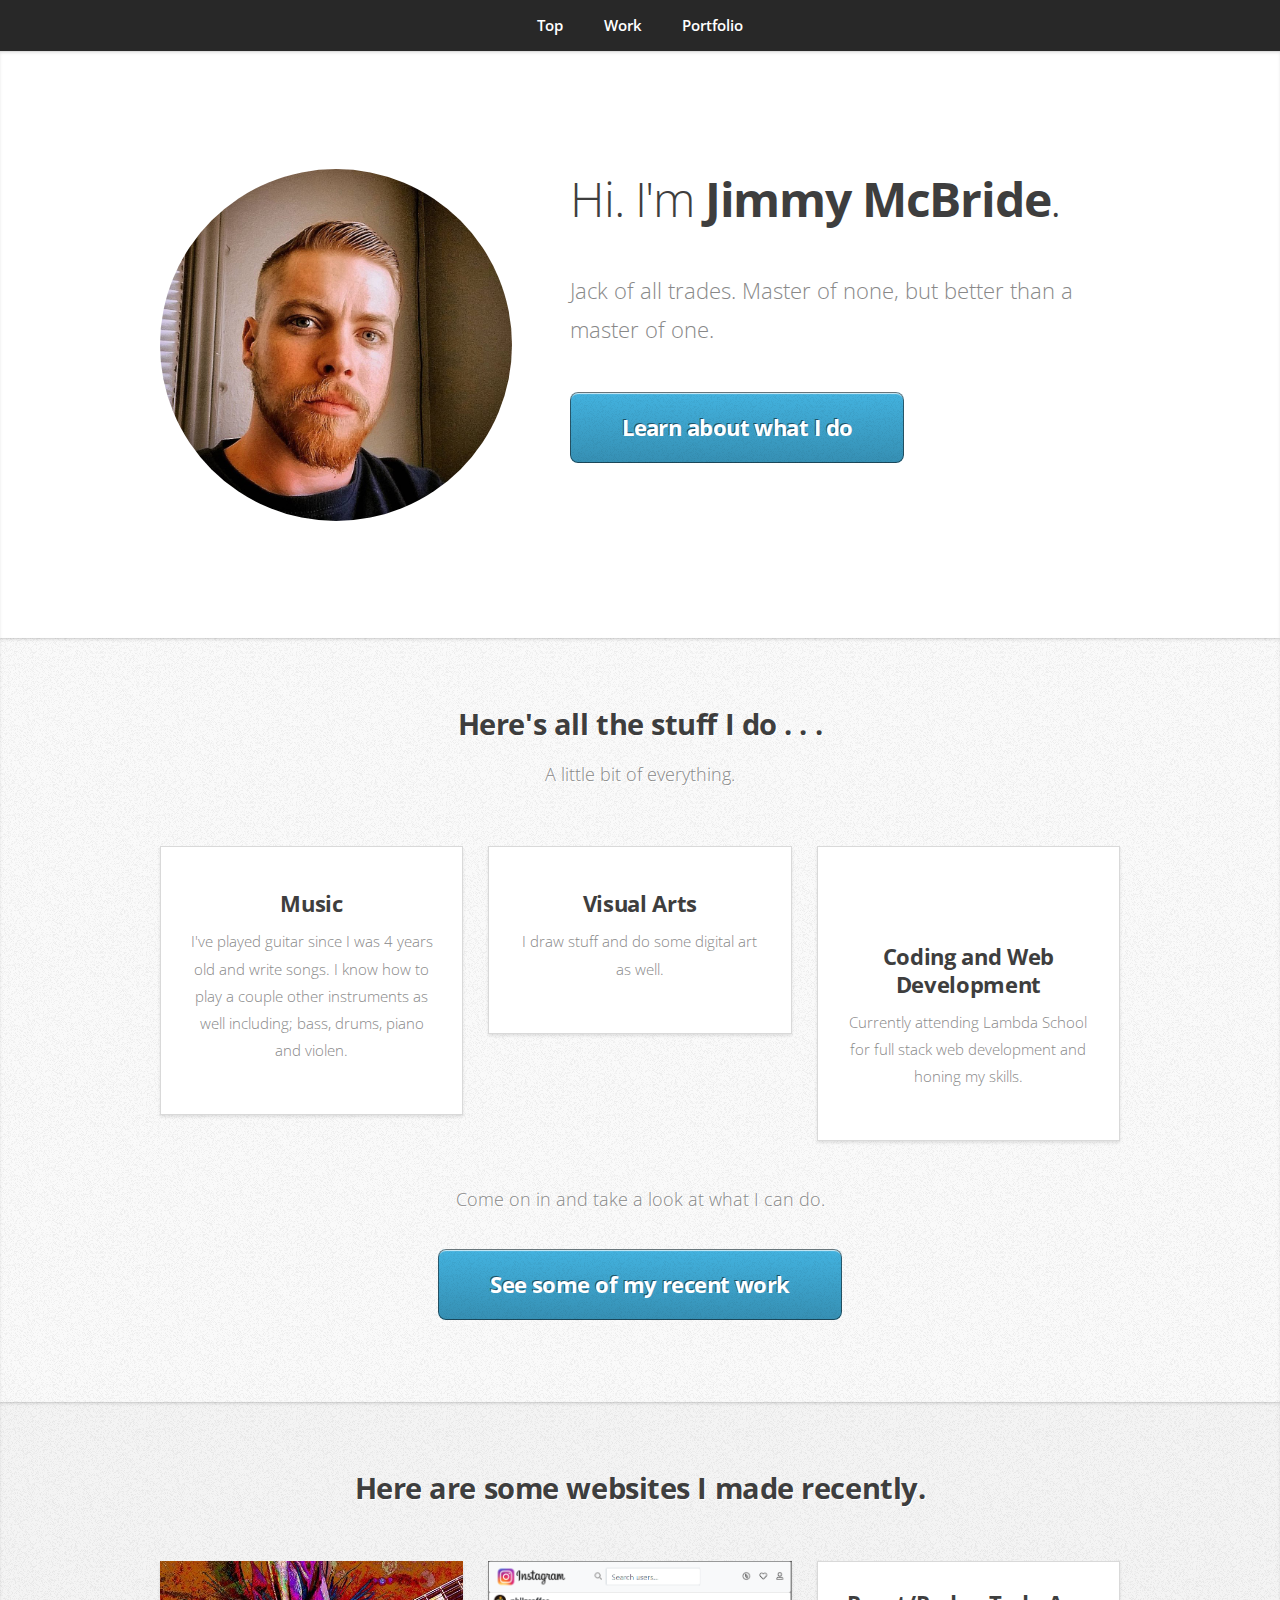
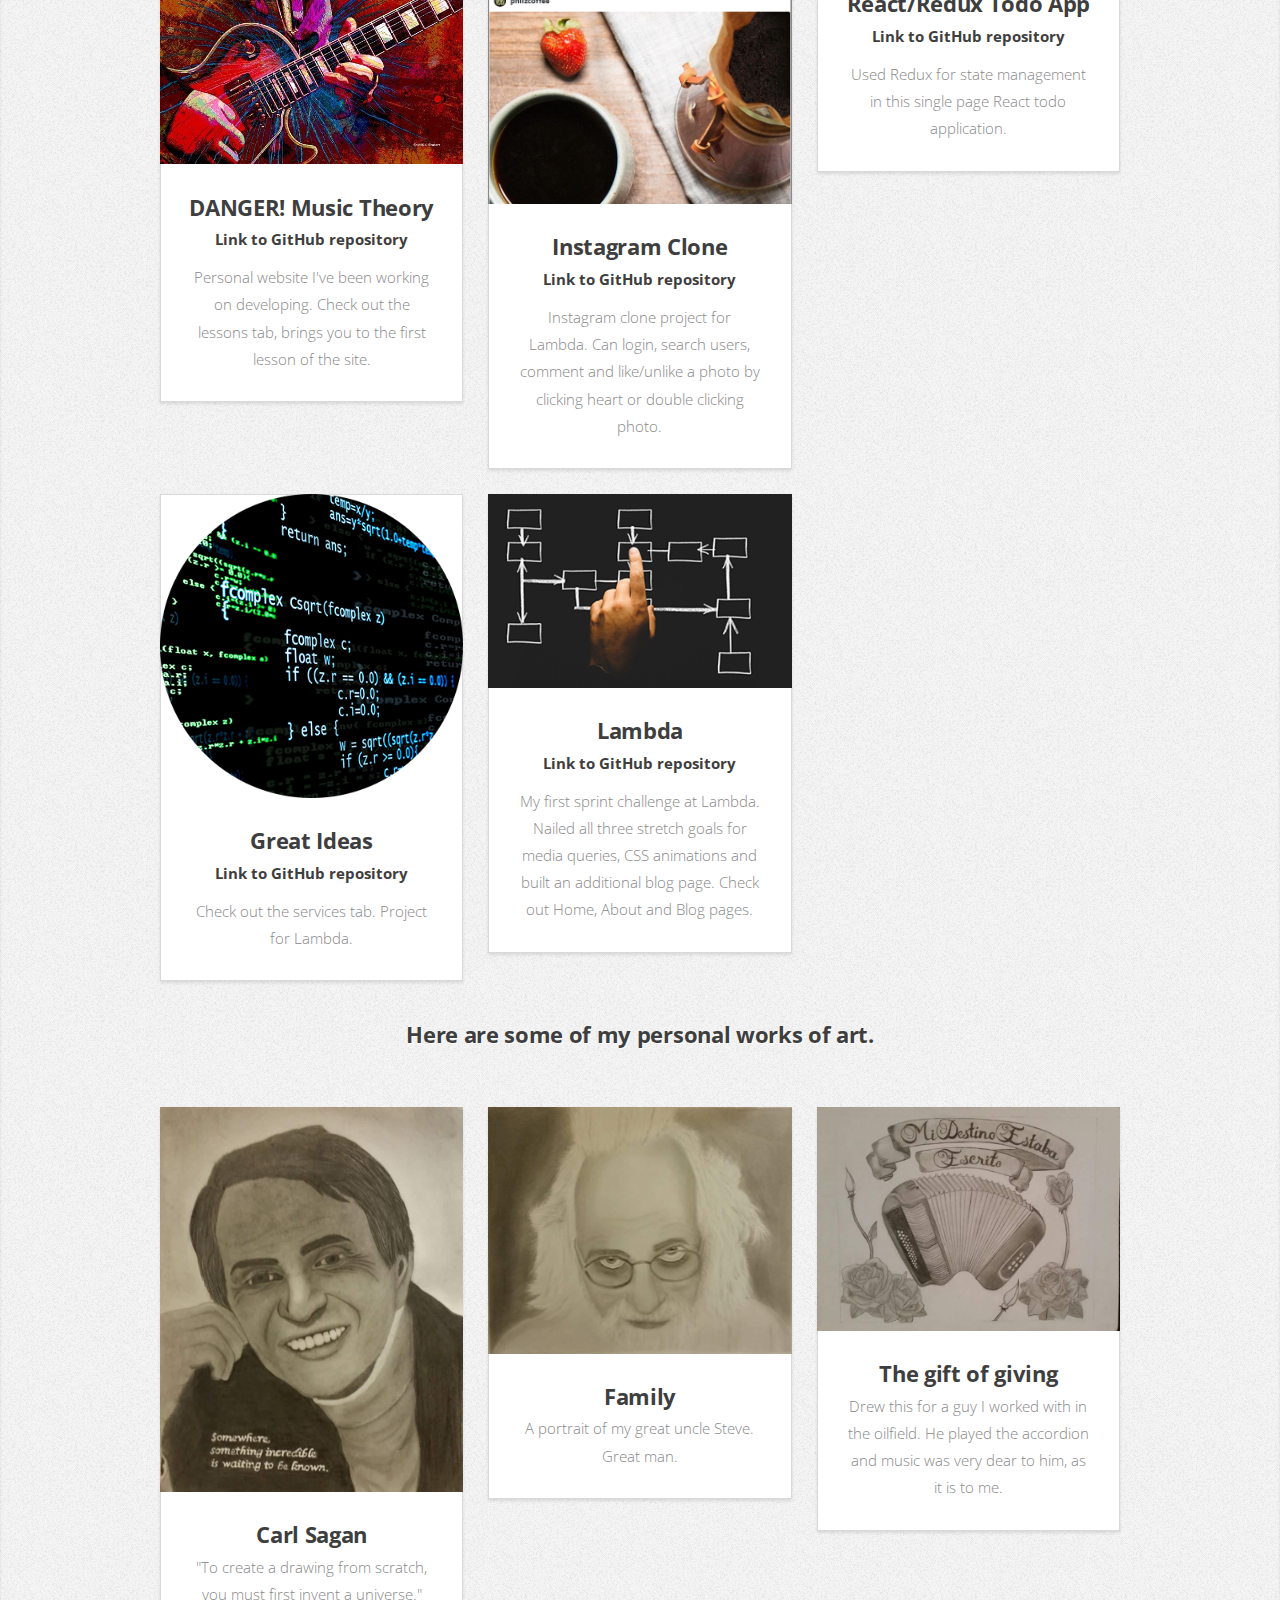
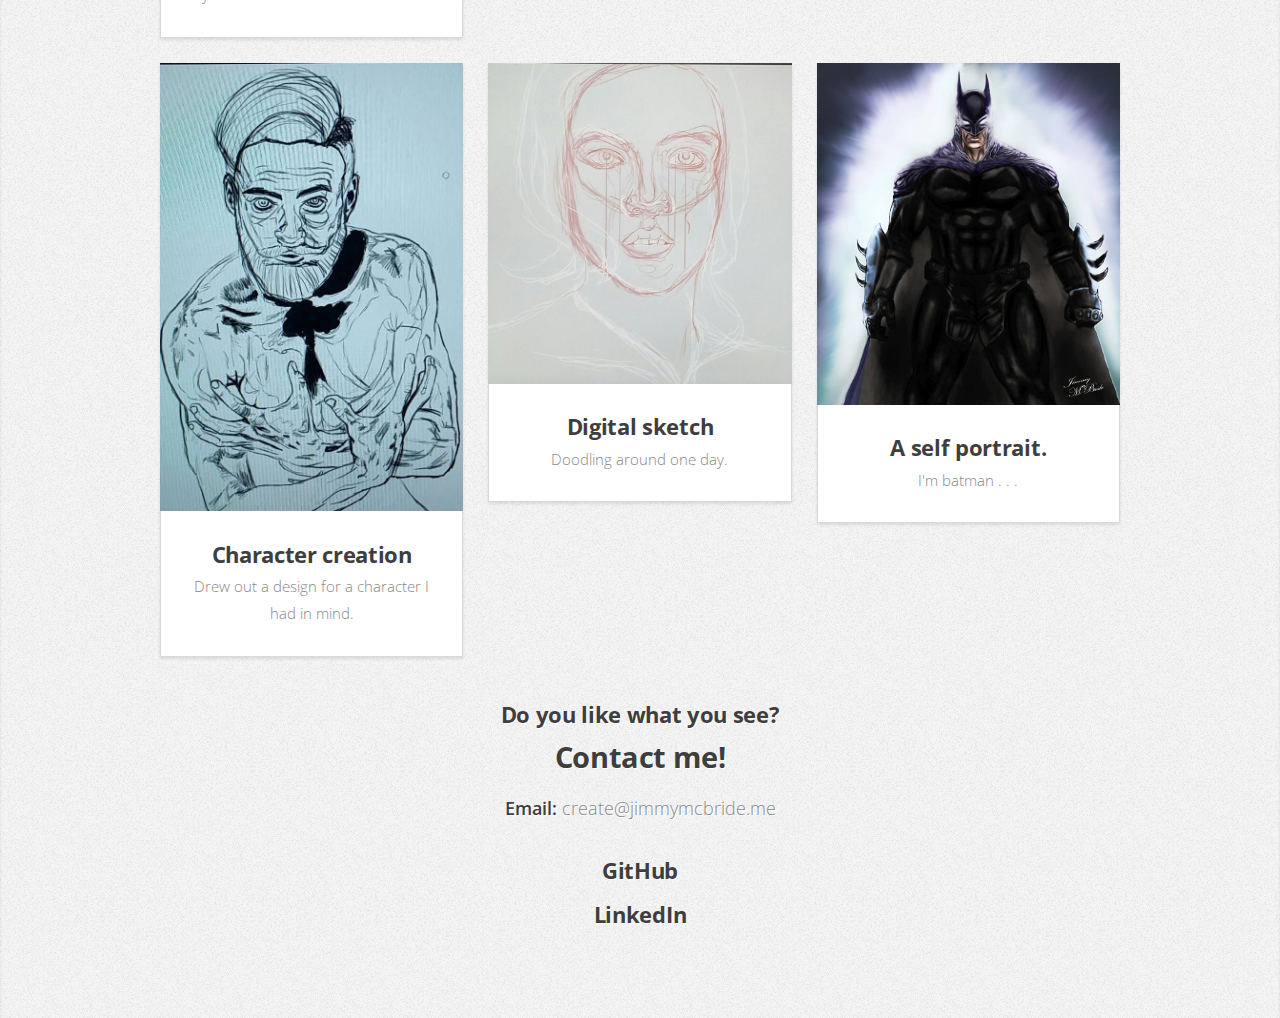
==== commit ea4676f7: "update" ====
--- a/index.html
+++ b/index.html
@@ -21,7 +21,6 @@
 					<li><a href="#top">Top</a></li>
 					<li><a href="#work">Work</a></li>
 					<li><a href="#portfolio">Portfolio</a></li>
-					<li><a href="#contact">Contact</a></li>
 				</ul>
 			</nav>
 
@@ -34,7 +33,7 @@
 						</div>
 						<div class="col-8 col-7-large col-12-medium">
 							<header>
-								<h1>Hi. I'm <strong>Jimmy Douglas McBride</strong>.</h1>
+								<h1>Hi. I'm <strong>Jimmy McBride</strong>.</h1>
 							</header>
 							<p>Jack of all trades. Master of none, but better than a master of one.</p>
 							<a href="#work" class="button large scrolly">Learn about what I do</a>
@@ -97,21 +96,44 @@
 						<div class="col-4 col-6-medium col-12-small">
 							<article class="box style2">
 								<a href="https://jimmymcbride.github.io/DANGER-Music-Theory/" class="image featured"><img src="images/guitar_art.jpg" alt="" /></a>
-								<h3><a href="https://jimmymcbride.github.io/DANGER-Music-Theory/">DANGER! Music Theory</a></h3>
-								<p>Person website I've been working on developing. Check out the lessons tab, brings you to the first lesson of the site.</p>
-							</article>
-						</div>
+                <h3><a href="https://jimmymcbride.github.io/DANGER-Music-Theory/">DANGER! Music Theory</a></h3>
+                <h5><a href='https://github.com/JimmyMcBride/DANGER-Music-Theory'>Link to GitHub repository</a></h5>
+								<p>Personal website I've been working on developing. Check out the lessons tab, brings you to the first lesson of the site.</p>
+							</article>
+            </div>
+
+            <div class="col-4 col-6-medium col-12-small">
+							<article class="box style2">
+								<a href="https://nifty-lichterman-023f7b.netlify.com/" class="image featured"><img src="images/insta-clone.PNG" alt="" /></a>
+                <h3><a href="https://nifty-lichterman-023f7b.netlify.com">Instagram Clone</a></h3>
+                <h5><a href='https://github.com/JimmyMcBride/React-Insta-Clone/tree/jimmy-mcbride'>Link to GitHub repository</a></h5>
+								<p>Instagram clone project for Lambda. Can login, search users, comment and like/unlike a photo by clicking heart or double clicking photo.</p>
+							</article>
+            </div>
+
+            <div class="col-4 col-6-medium col-12-small">
+							<article class="box style2">
+								<a href="https://distracted-agnesi-170a1f.netlify.com/" class="image featured"><img src="images/redux.png" alt="" /></a>
+                <h3><a href="https://distracted-agnesi-170a1f.netlify.com/">React/Redux Todo App</a></h3>
+                <h5><a href='https://github.com/JimmyMcBride/Redux-Todo/tree/jimmy-mcbride'>Link to GitHub repository</a></h5>
+								<p>Used Redux for state management in this single page React todo application.</p>
+							</article>
+						</div>
+
 						<div class="col-4 col-6-medium col-12-small">
 							<article class="box style2">
 								<a href="https://htmlpreview.github.io/?https://github.com/JimmyMcBride/UI-III-Flexbox/blob/master/great-idea/index.html" class="image featured"><img src="images/header-img.png" alt="" /></a>
-								<h3><a href="https://htmlpreview.github.io/?https://github.com/JimmyMcBride/UI-III-Flexbox/blob/master/great-idea/index.html">Great Ideas</a></h3>
+                <h3><a href="https://htmlpreview.github.io/?https://github.com/JimmyMcBride/UI-III-Flexbox/blob/master/great-idea/index.html">Great Ideas</a></h3>
+                <h5><a href='https://github.com/JimmyMcBride/UI-III-Flexbox'>Link to GitHub repository</a></h5>
 								<p>Check out the services tab. Project for Lambda.</p>
 							</article>
-						</div>
+            </div>
+
 						<div class="col-4 col-6-medium col-12-small">
 							<article class="box style2">
 								<a href="https://htmlpreview.github.io/?https://github.com/JimmyMcBride/Sprint-Challenge--User-Interface/blob/master/index.html" class="image featured"><img src="images/about-plan.png" alt="" /></a>
-								<h3><a href="https://htmlpreview.github.io/?https://github.com/JimmyMcBride/Sprint-Challenge--User-Interface/blob/master/index.html">Lambda</a></h3>
+                <h3><a href="https://htmlpreview.github.io/?https://github.com/JimmyMcBride/Sprint-Challenge--User-Interface/blob/master/index.html">Lambda</a></h3>
+                <h5><a href='https://github.com/JimmyMcBride/Sprint-Challenge--User-Interface/tree/jimmy-mcbride'>Link to GitHub repository</a></h5>
 								<p>My first sprint challenge at Lambda. Nailed all three stretch goals for media queries, CSS animations and built an additional blog page. Check out Home, About and Blog pages.</p>
 							</article>
 						</div>
@@ -139,7 +161,7 @@
 							<article class="box style2">
 								<a href="https://www.facebook.com/jimmymcbridesart/" class="image featured"><img src="images/music.jpeg" alt="" /></a>
 								<h3><a href="https://www.facebook.com/jimmymcbridesart/">The gift of giving</a></h3>
-								<p>Drew this for a guy on a rig when I worked out in the oilfield. He played the accordion and music was very dear to him, as it is to me.</p>
+								<p>Drew this for a guy I worked with in the oilfield. He played the accordion and music was very dear to him, as it is to me.</p>
 							</article>
 						</div>
 						<div class="col-4 col-6-medium col-12-small">
@@ -165,74 +187,11 @@
 						</div>
 					</div>
 					<footer>
-						<p>Do you like what you see?</p>
-						<a href="#contact" class="button large scrolly">Get in touch with me</a>
-					</footer>
-				</div>
-			</article>
-
-		<!-- Contact -->
-			<article id="contact" class="wrapper style4">
-				<div class="container medium">
-					<header>
-						<h2>Have me make stuff for you.</h2>
-						<p>If you have any questions for any kind of work you'd like me to do for you, put in your information and details bellow.</p>
-					</header>
-					<div class="row">
-						<div class="col-12">
-							<form method="post" action="#">
-								<div class="row">
-									<div class="col-6 col-12-small">
-										<input type="text" name="name" id="name" placeholder="Name" />
-									</div>
-									<div class="col-6 col-12-small">
-										<input type="text" name="email" id="email" placeholder="Email" />
-									</div>
-									<div class="col-12">
-										<input type="text" name="subject" id="subject" placeholder="Subject" />
-									</div>
-									<div class="col-12">
-										<textarea name="message" id="message" placeholder="Message"></textarea>
-									</div>
-									<div class="col-12">
-										<ul class="actions">
-											<li><input type="submit" value="Send Message" /></li>
-											<li><input type="reset" value="Clear Form" class="alt" /></li>
-										</ul>
-									</div>
-								</div>
-							</form>
-						</div>
-						<div class="col-12">
-							<hr />
-							<h3>Find me on ...</h3>
-							<ul class="social">
-								<li><a href="#" class="icon fa-twitter"><span class="label">Twitter</span></a></li>
-								<li><a href="https://www.facebook.com/jimmcbride1096" class="icon fa-facebook"><span class="label">Facebook</span></a></li>
-								<li><a href="#" class="icon fa-dribbble"><span class="label">Dribbble</span></a></li>
-								<li><a href="#" class="icon fa-linkedin"><span class="label">LinkedIn</span></a></li>
-								<li><a href="#" class="icon fa-tumblr"><span class="label">Tumblr</span></a></li>
-								<li><a href="https://plus.google.com/u/0/111537114912480162551" class="icon fa-google-plus"><span class="label">Google+</span></a></li>
-								<li><a href="https://github.com/JimmyMcBride" class="icon fa-github"><span class="label">Github</span></a></li>
-								<!--
-								<li><a href="#" class="icon fa-rss"><span>RSS</span></a></li>
-								<li><a href="#" class="icon fa-instagram"><span>Instagram</span></a></li>
-								<li><a href="#" class="icon fa-foursquare"><span>Foursquare</span></a></li>
-								<li><a href="#" class="icon fa-skype"><span>Skype</span></a></li>
-								<li><a href="#" class="icon fa-soundcloud"><span>Soundcloud</span></a></li>
-								<li><a href="#" class="icon fa-youtube"><span>YouTube</span></a></li>
-								<li><a href="#" class="icon fa-blogger"><span>Blogger</span></a></li>
-								<li><a href="#" class="icon fa-flickr"><span>Flickr</span></a></li>
-								<li><a href="#" class="icon fa-vimeo"><span>Vimeo</span></a></li>
-								-->
-							</ul>
-							<hr />
-						</div>
-					</div>
-					<footer>
-						<ul id="copyright">
-							<li>&copy; Untitled. All rights reserved.</li><li>Design: <a href="http://html5up.net">HTML5 UP</a></li>
-						</ul>
+            <h3>Do you like what you see?</h3>
+            <h2>Contact me!</h2>
+            <p><strong>Email:</strong> create@jimmymcbride.me</p>
+            <h3><a href='https://github.com/JimmyMcBride'>GitHub</a></h3>
+            <h3><a href='https://www.linkedin.com/in/jimmy-mcbride-183072b6/'>LinkedIn</a></h3>
 					</footer>
 				</div>
 			</article>
@@ -246,4 +205,4 @@
 			<script src="assets/js/main.js"></script>
 
 	</body>
-</html>
+</html>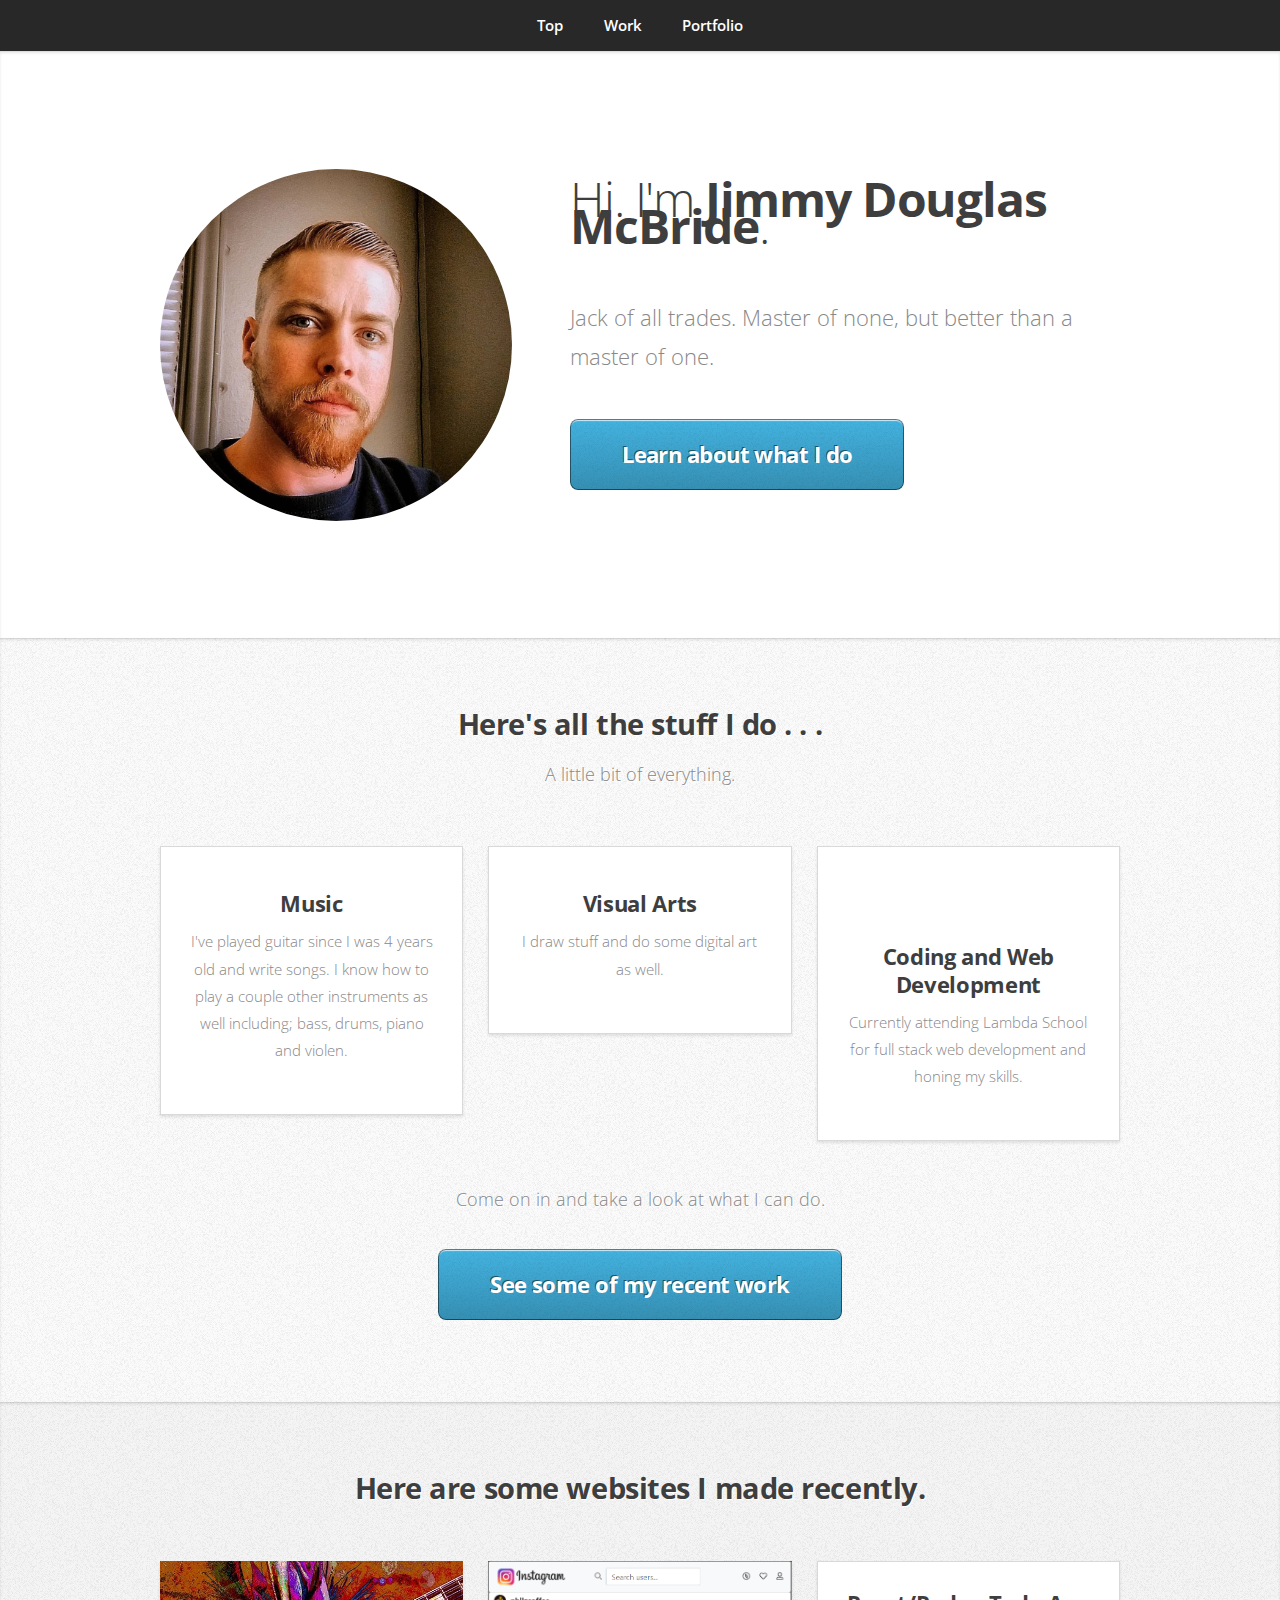
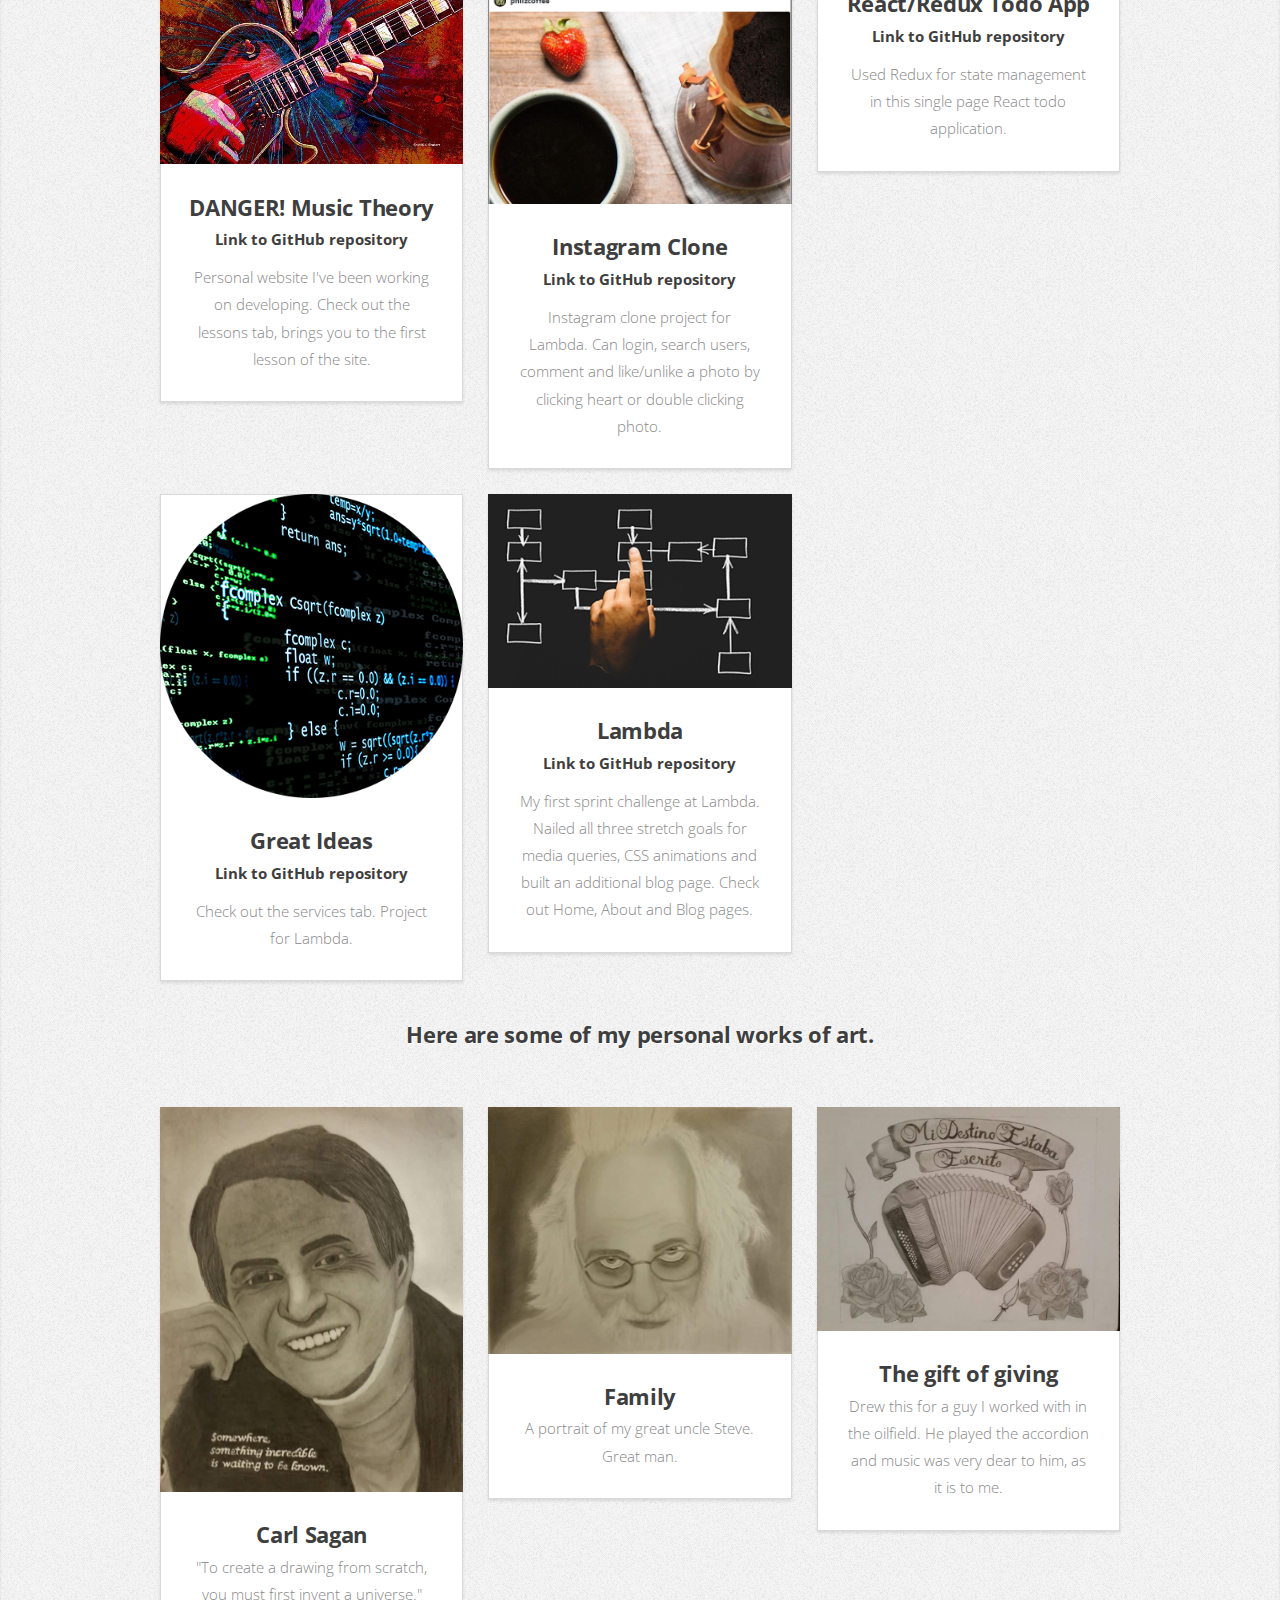
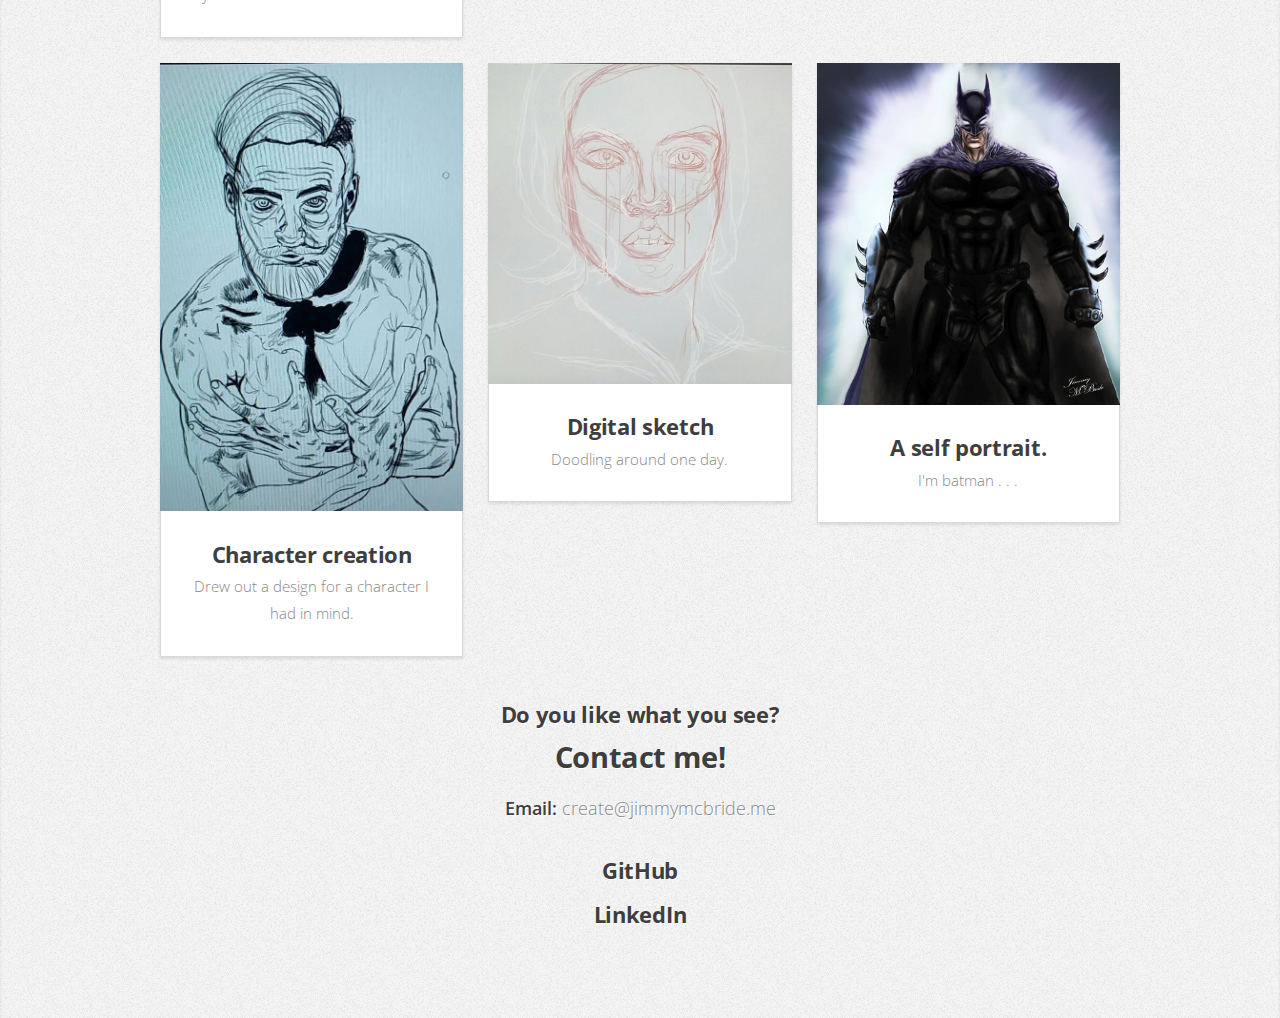
==== commit bfcdc58a: "Merge pull request #5 from JimmyMcBride/jimmy-mcbride" ====
--- a/index.html
+++ b/index.html
@@ -33,7 +33,7 @@
 						</div>
 						<div class="col-8 col-7-large col-12-medium">
 							<header>
-								<h1>Hi. I'm <strong>Jimmy McBride</strong>.</h1>
+								<h1>Hi. I'm <strong>Jimmy Douglas McBride</strong>.</h1>
 							</header>
 							<p>Jack of all trades. Master of none, but better than a master of one.</p>
 							<a href="#work" class="button large scrolly">Learn about what I do</a>
@@ -205,4 +205,4 @@
 			<script src="assets/js/main.js"></script>
 
 	</body>
-</html>+</html>
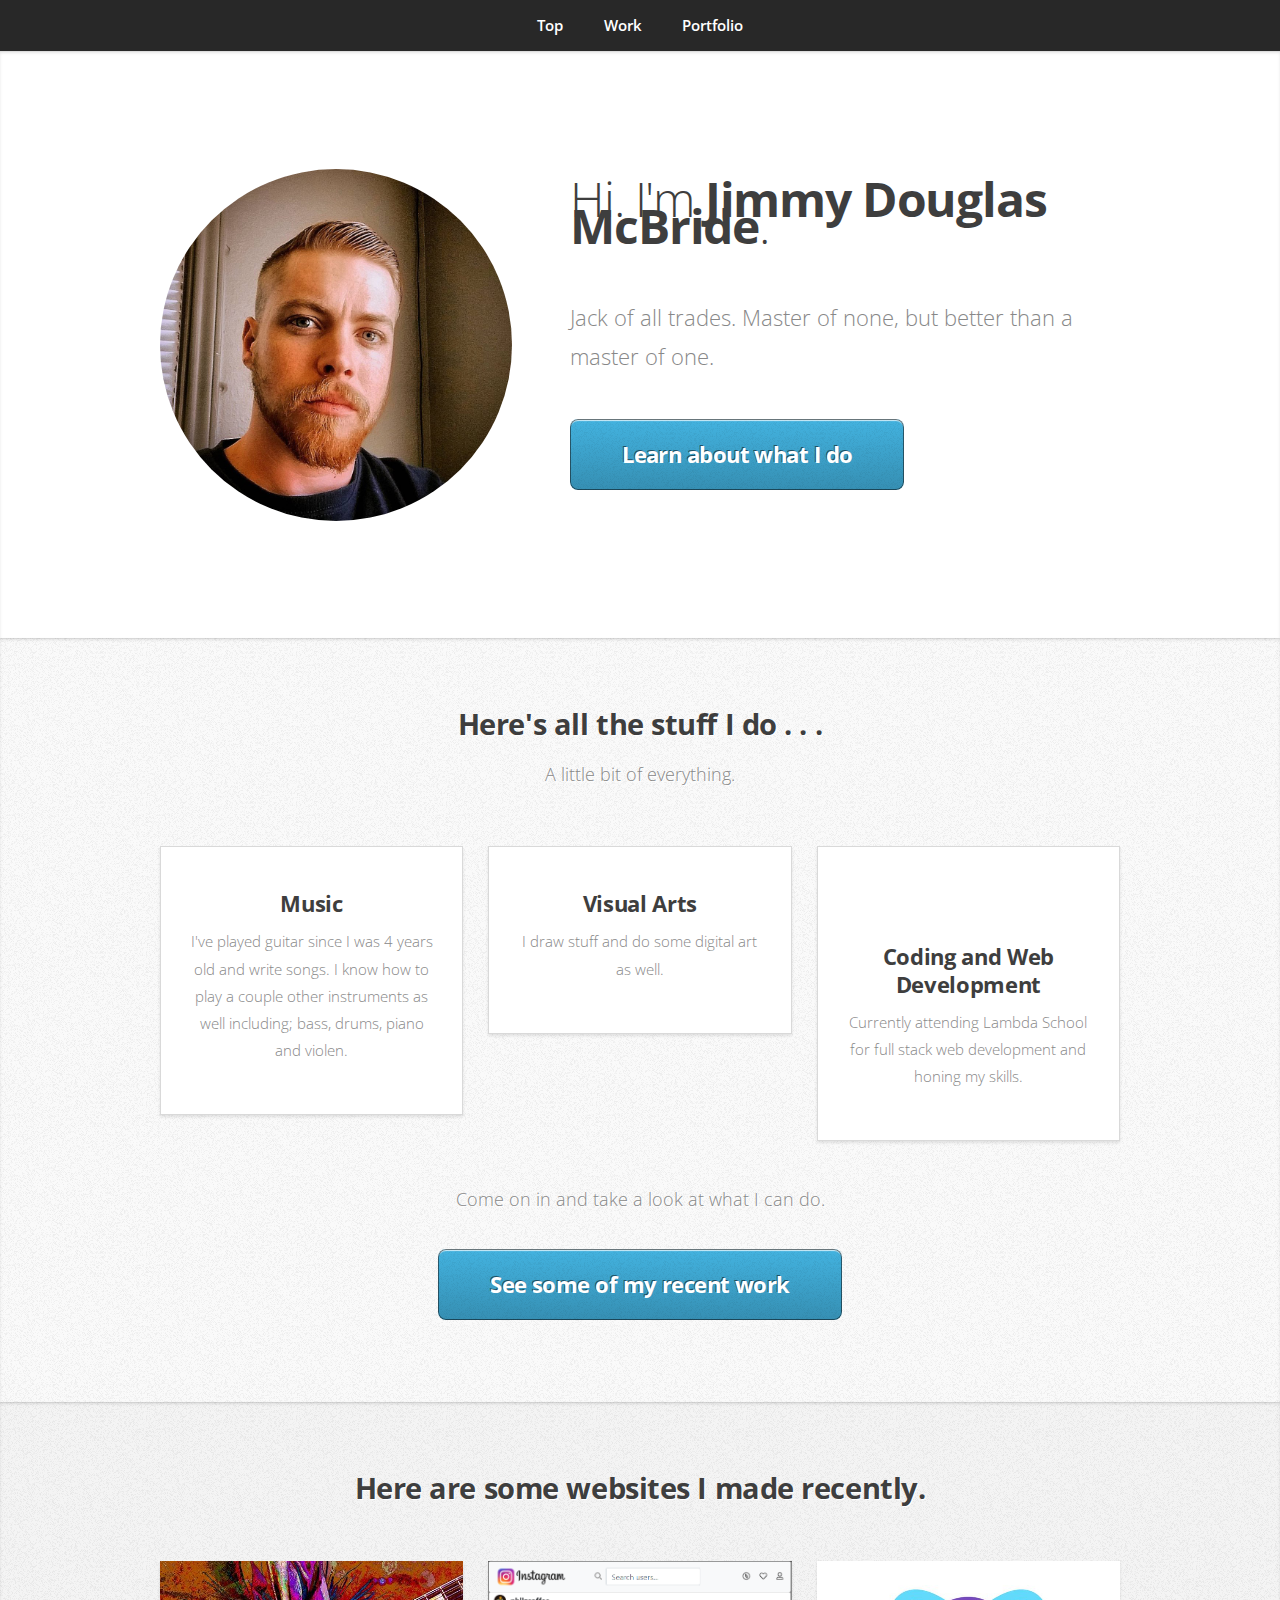
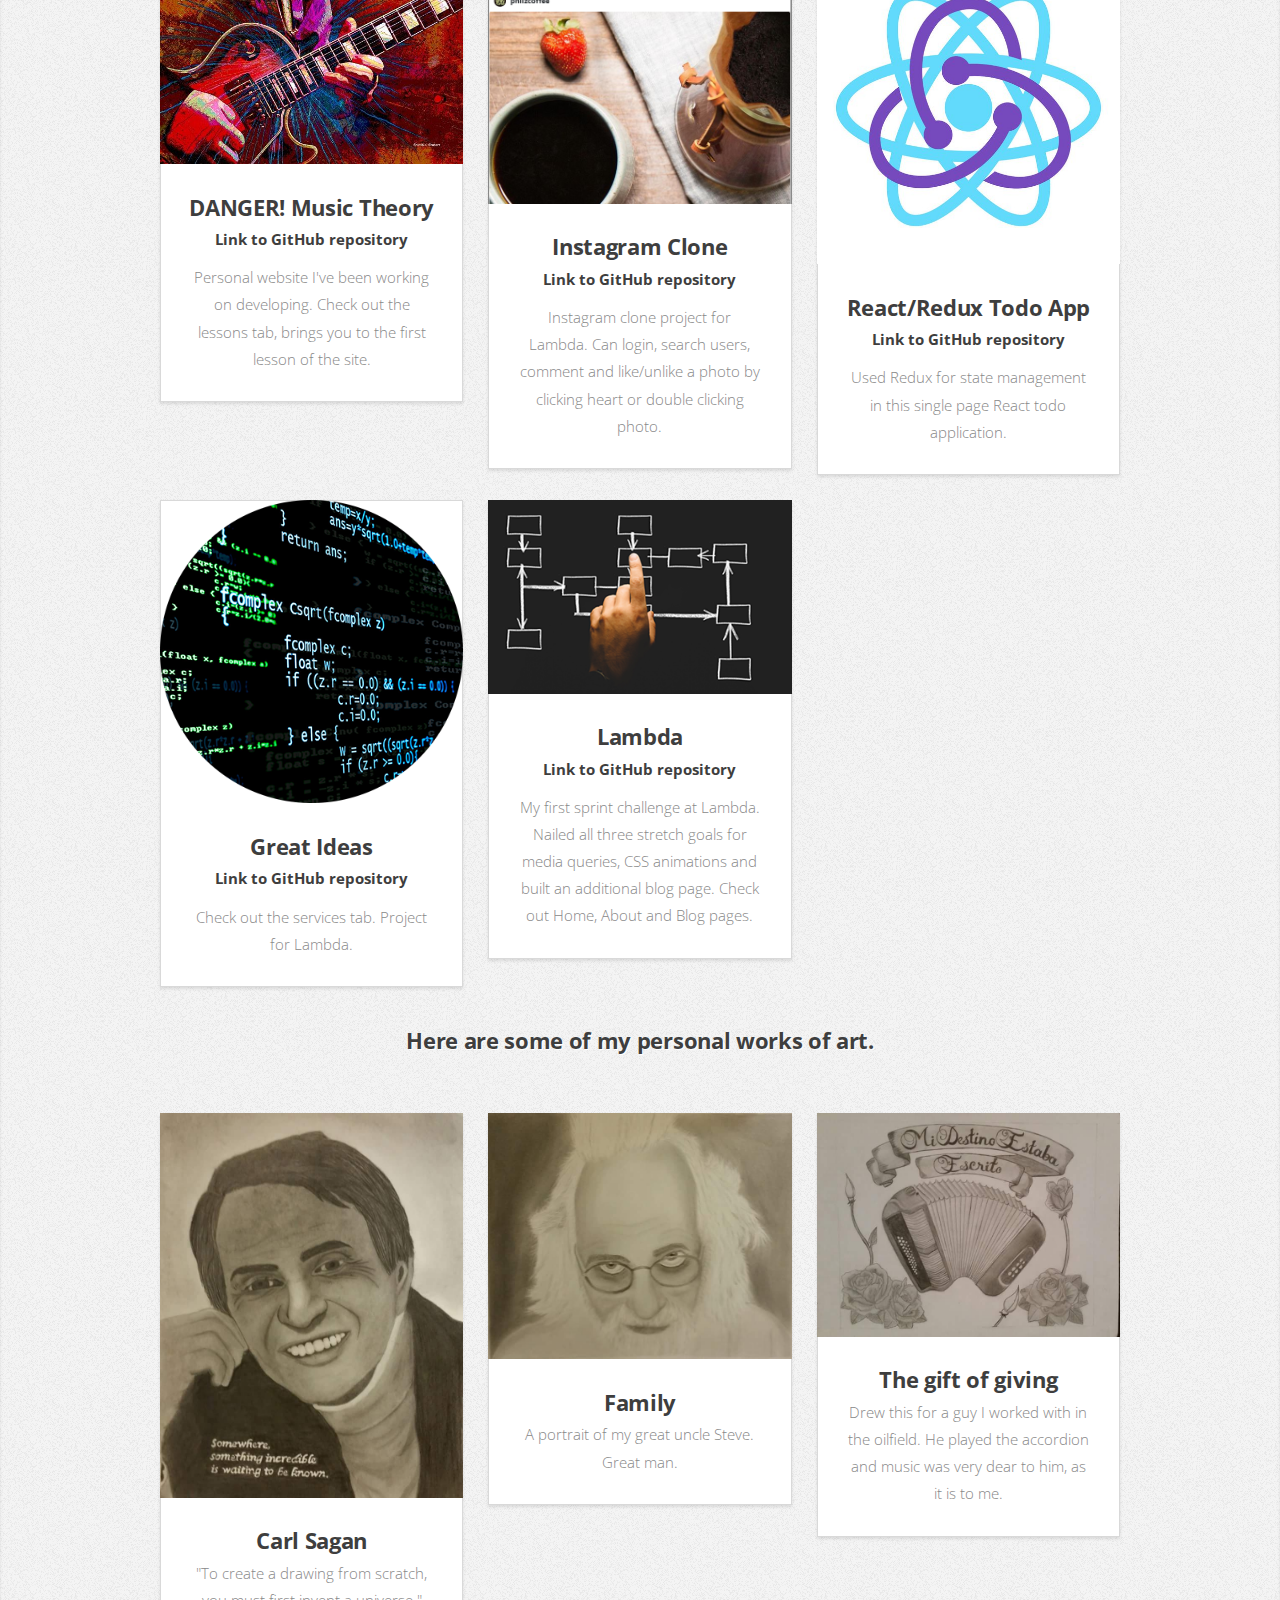
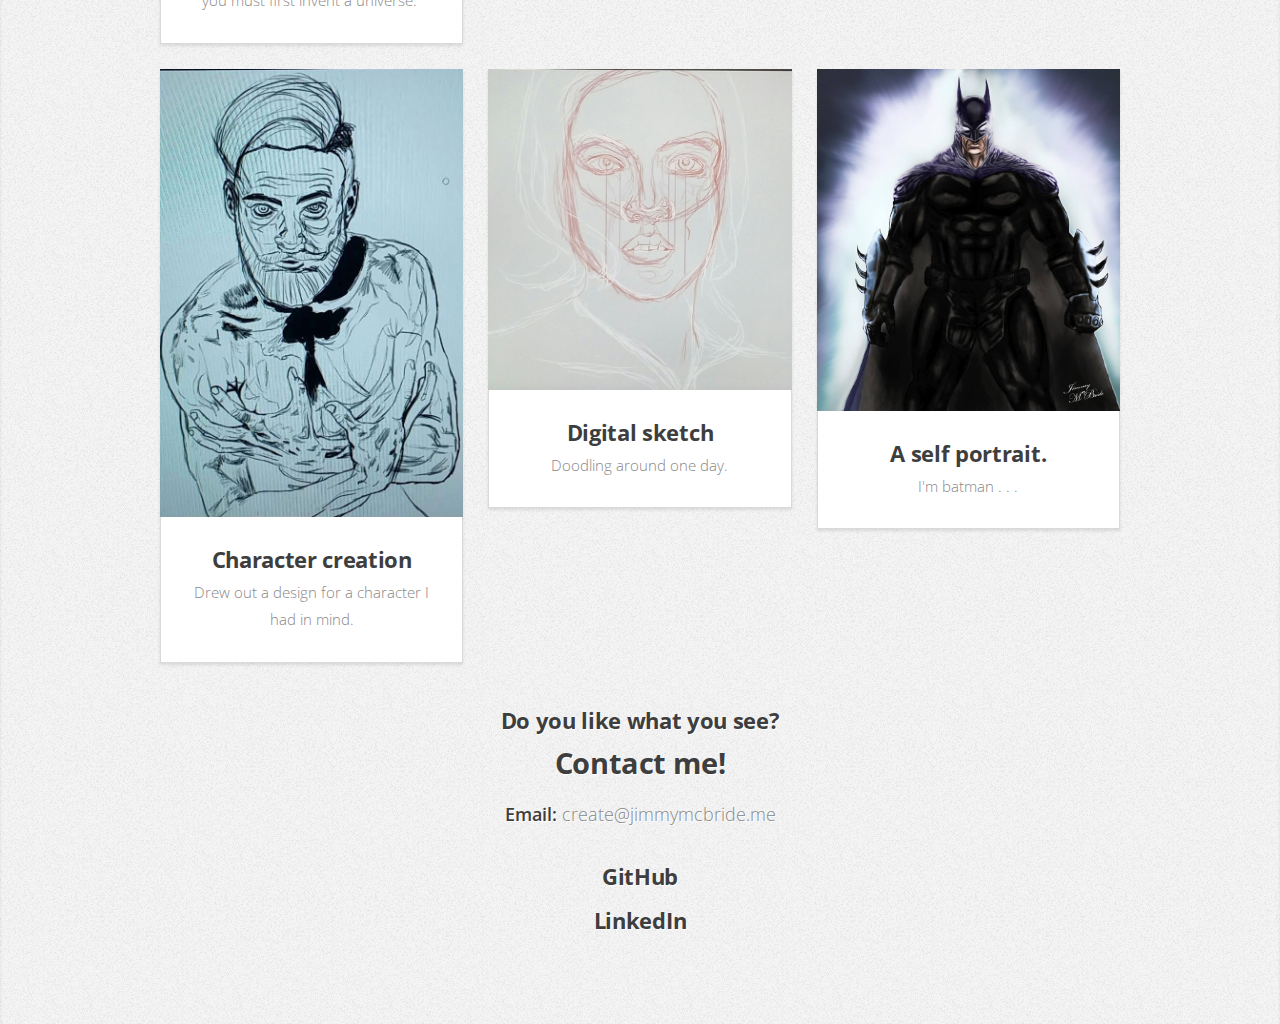
==== commit 987d31b6: "fixed react-redux image bug" ====
--- a/index.html
+++ b/index.html
@@ -113,7 +113,7 @@
 
             <div class="col-4 col-6-medium col-12-small">
 							<article class="box style2">
-								<a href="https://distracted-agnesi-170a1f.netlify.com/" class="image featured"><img src="images/redux.png" alt="" /></a>
+								<a href="https://distracted-agnesi-170a1f.netlify.com/" class="image featured"><img src="images/react-redux.jpeg" alt="" /></a>
                 <h3><a href="https://distracted-agnesi-170a1f.netlify.com/">React/Redux Todo App</a></h3>
                 <h5><a href='https://github.com/JimmyMcBride/Redux-Todo/tree/jimmy-mcbride'>Link to GitHub repository</a></h5>
 								<p>Used Redux for state management in this single page React todo application.</p>
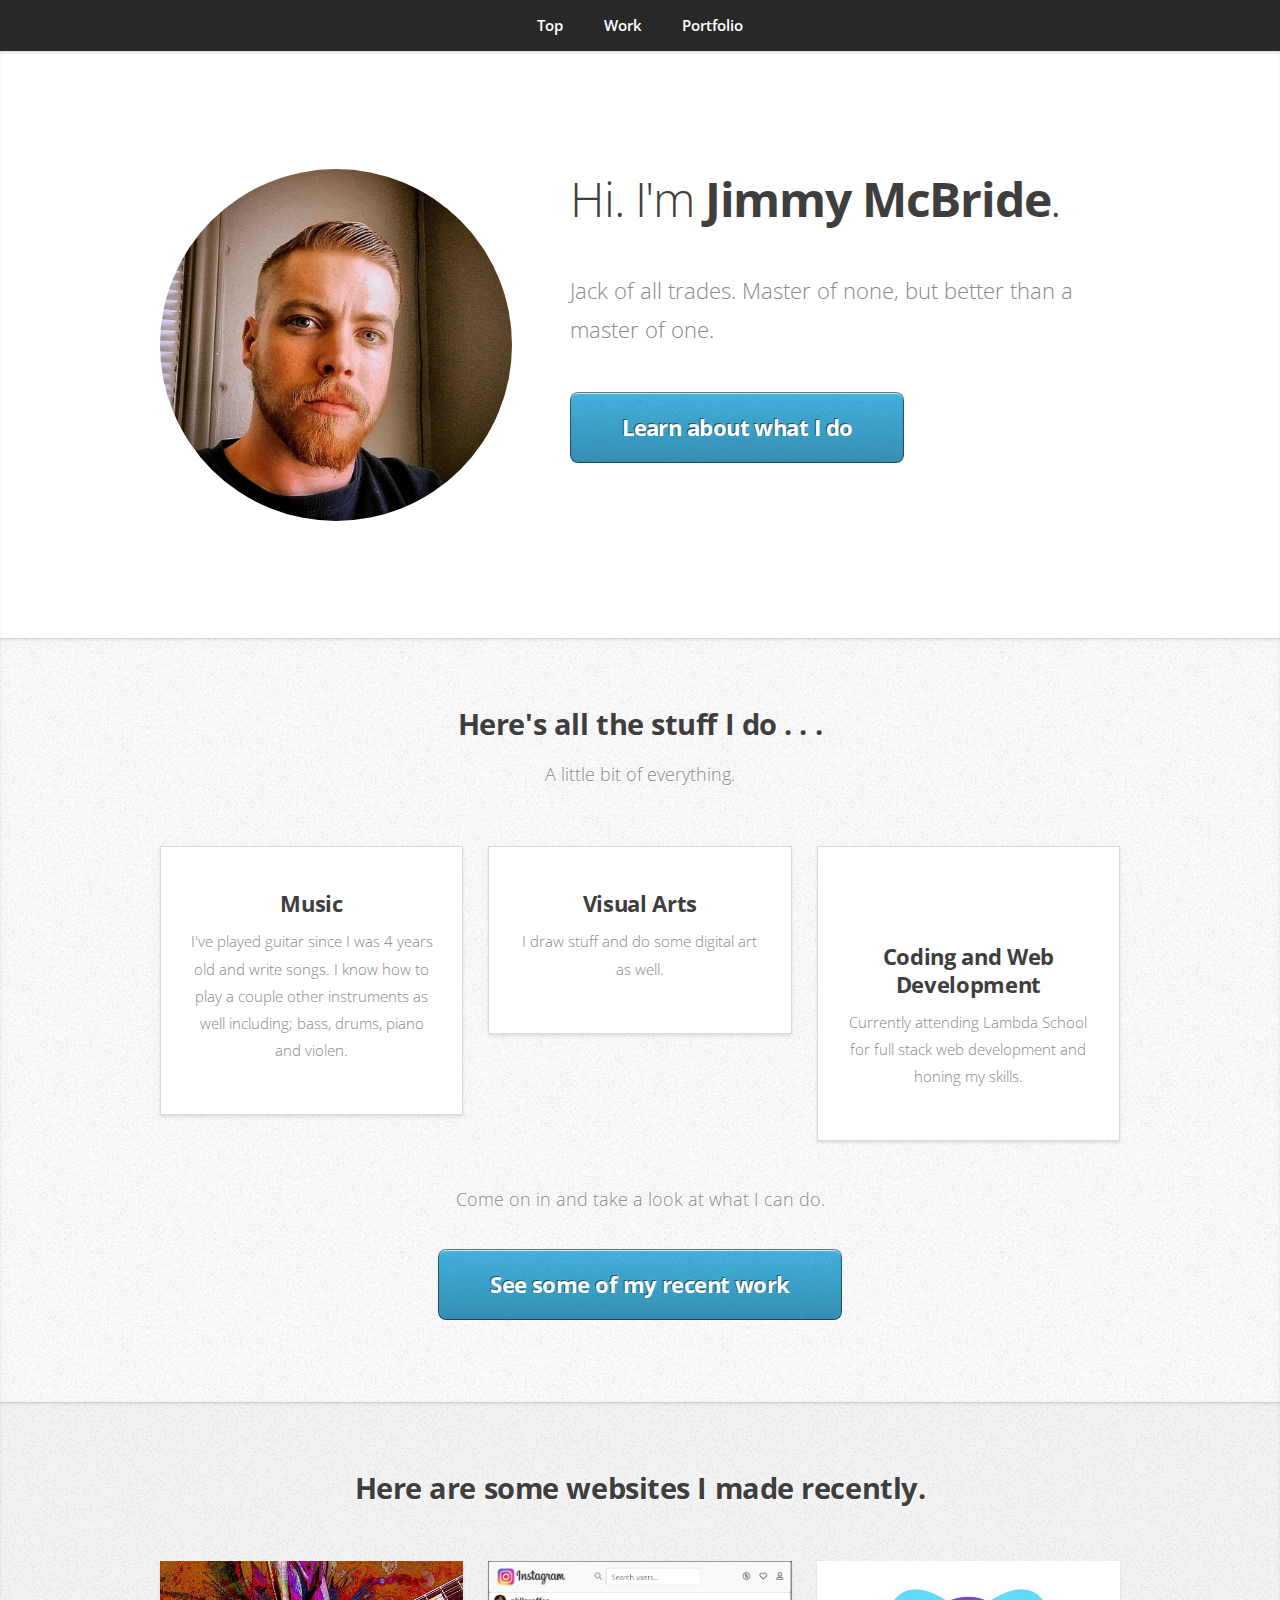
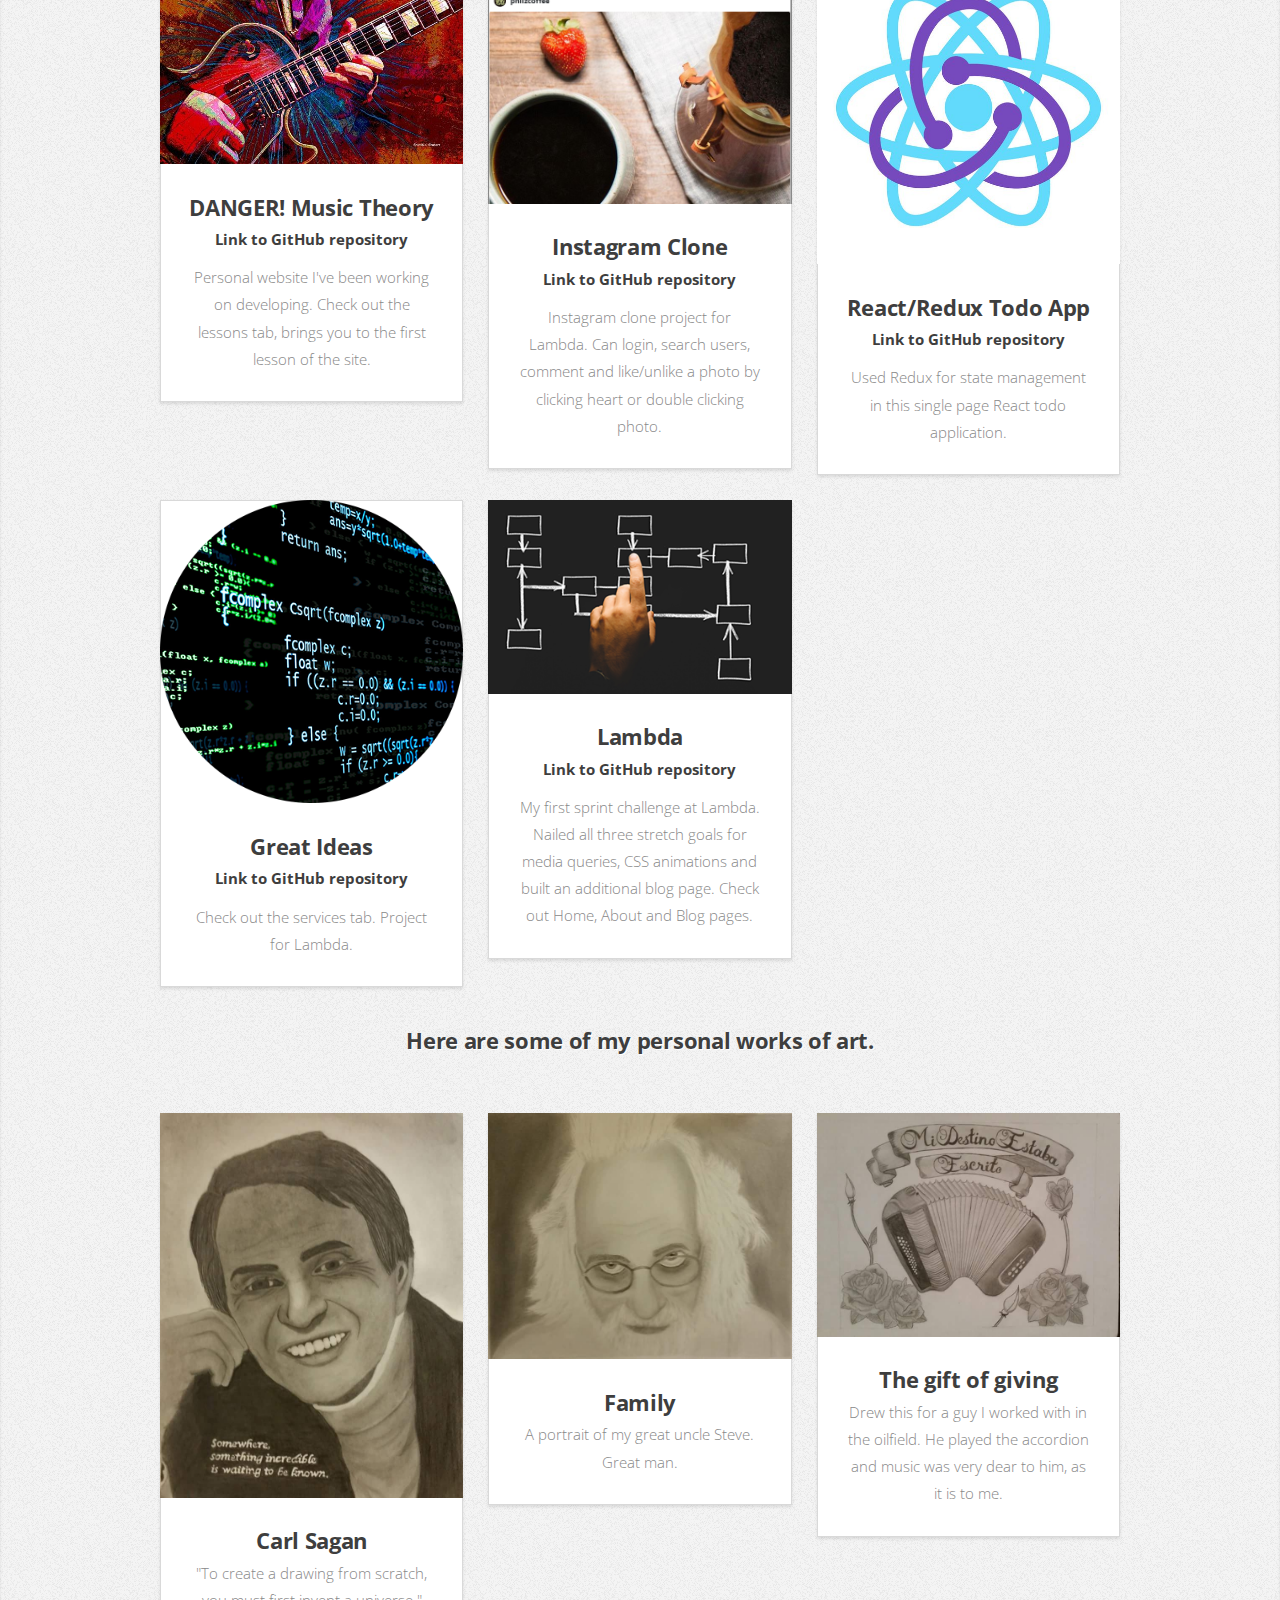
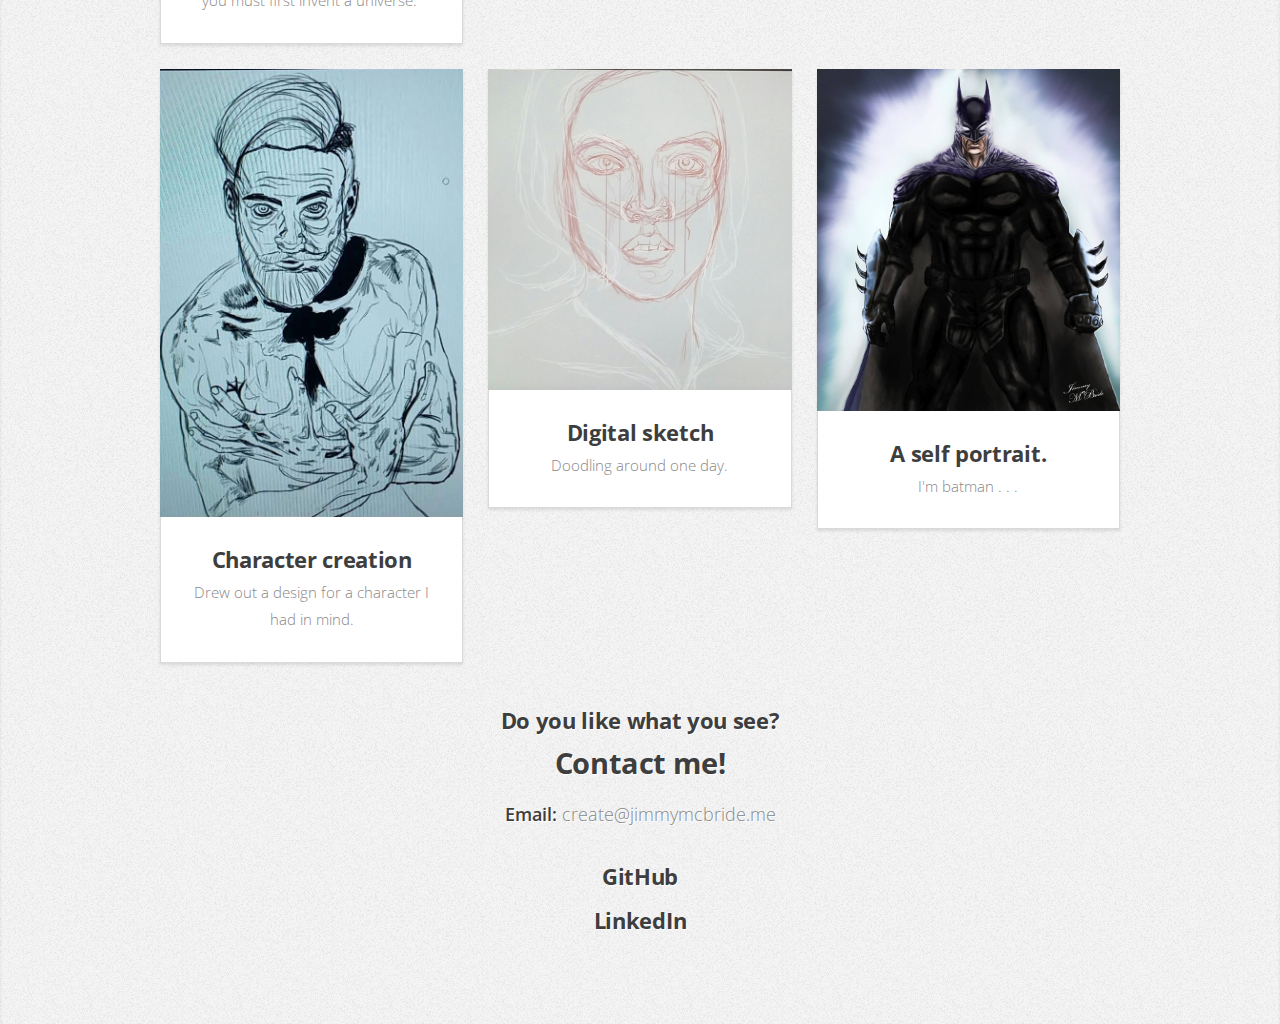
==== commit d46d3564: "took out my middlename, it was just too much" ====
--- a/index.html
+++ b/index.html
@@ -33,7 +33,7 @@
 						</div>
 						<div class="col-8 col-7-large col-12-medium">
 							<header>
-								<h1>Hi. I'm <strong>Jimmy Douglas McBride</strong>.</h1>
+								<h1>Hi. I'm <strong>Jimmy McBride</strong>.</h1>
 							</header>
 							<p>Jack of all trades. Master of none, but better than a master of one.</p>
 							<a href="#work" class="button large scrolly">Learn about what I do</a>
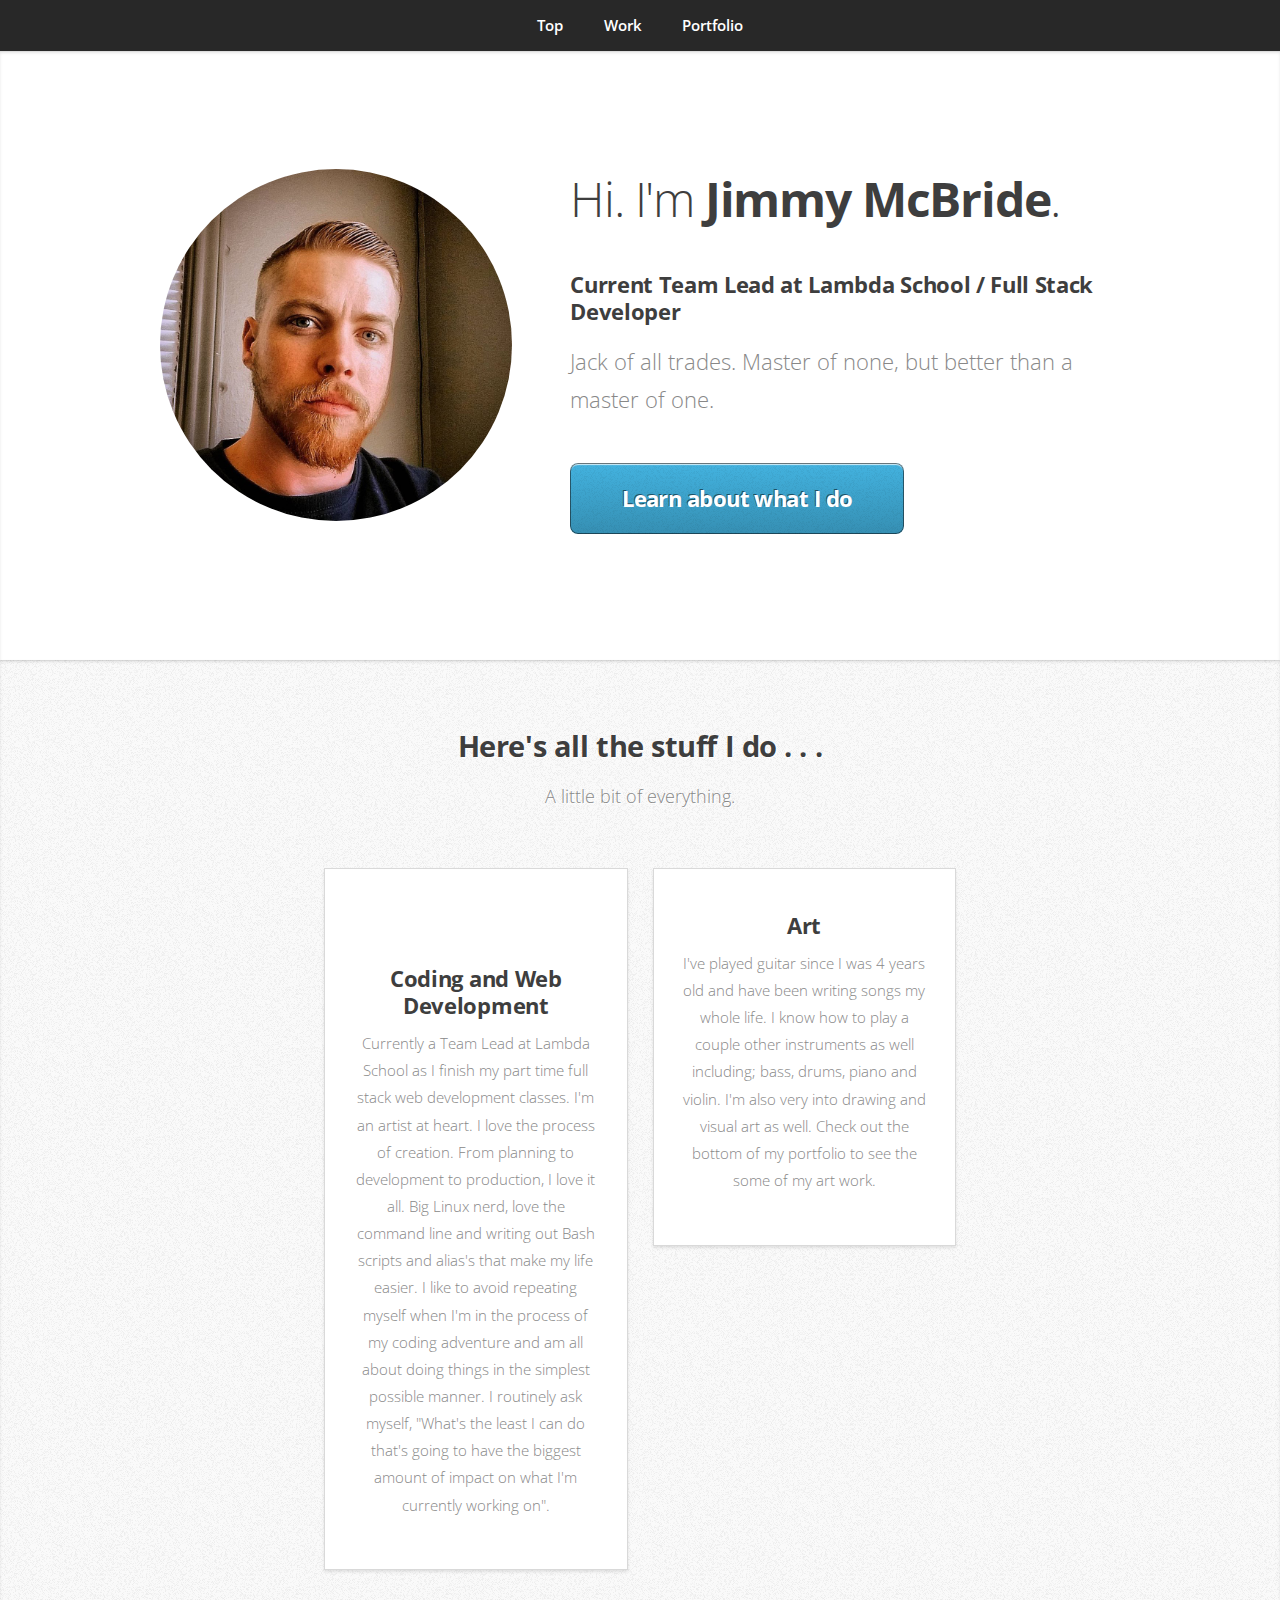
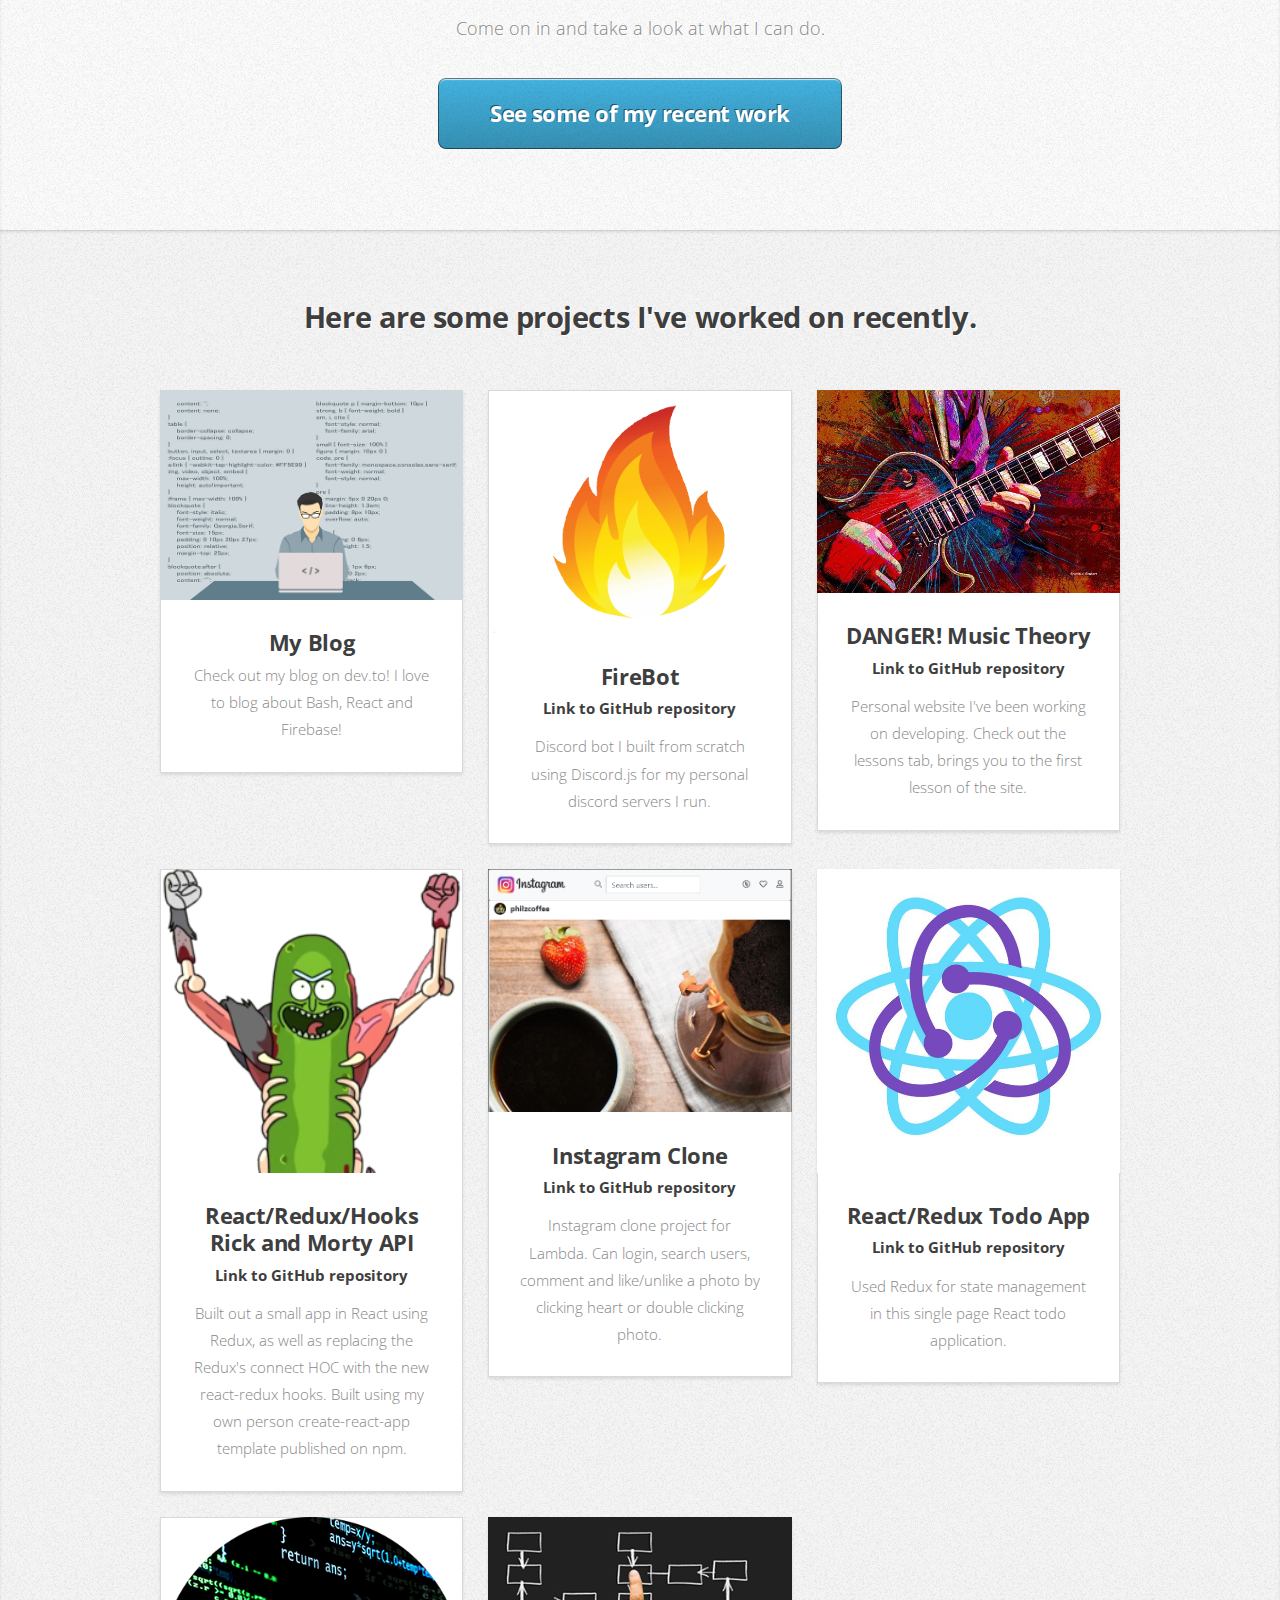
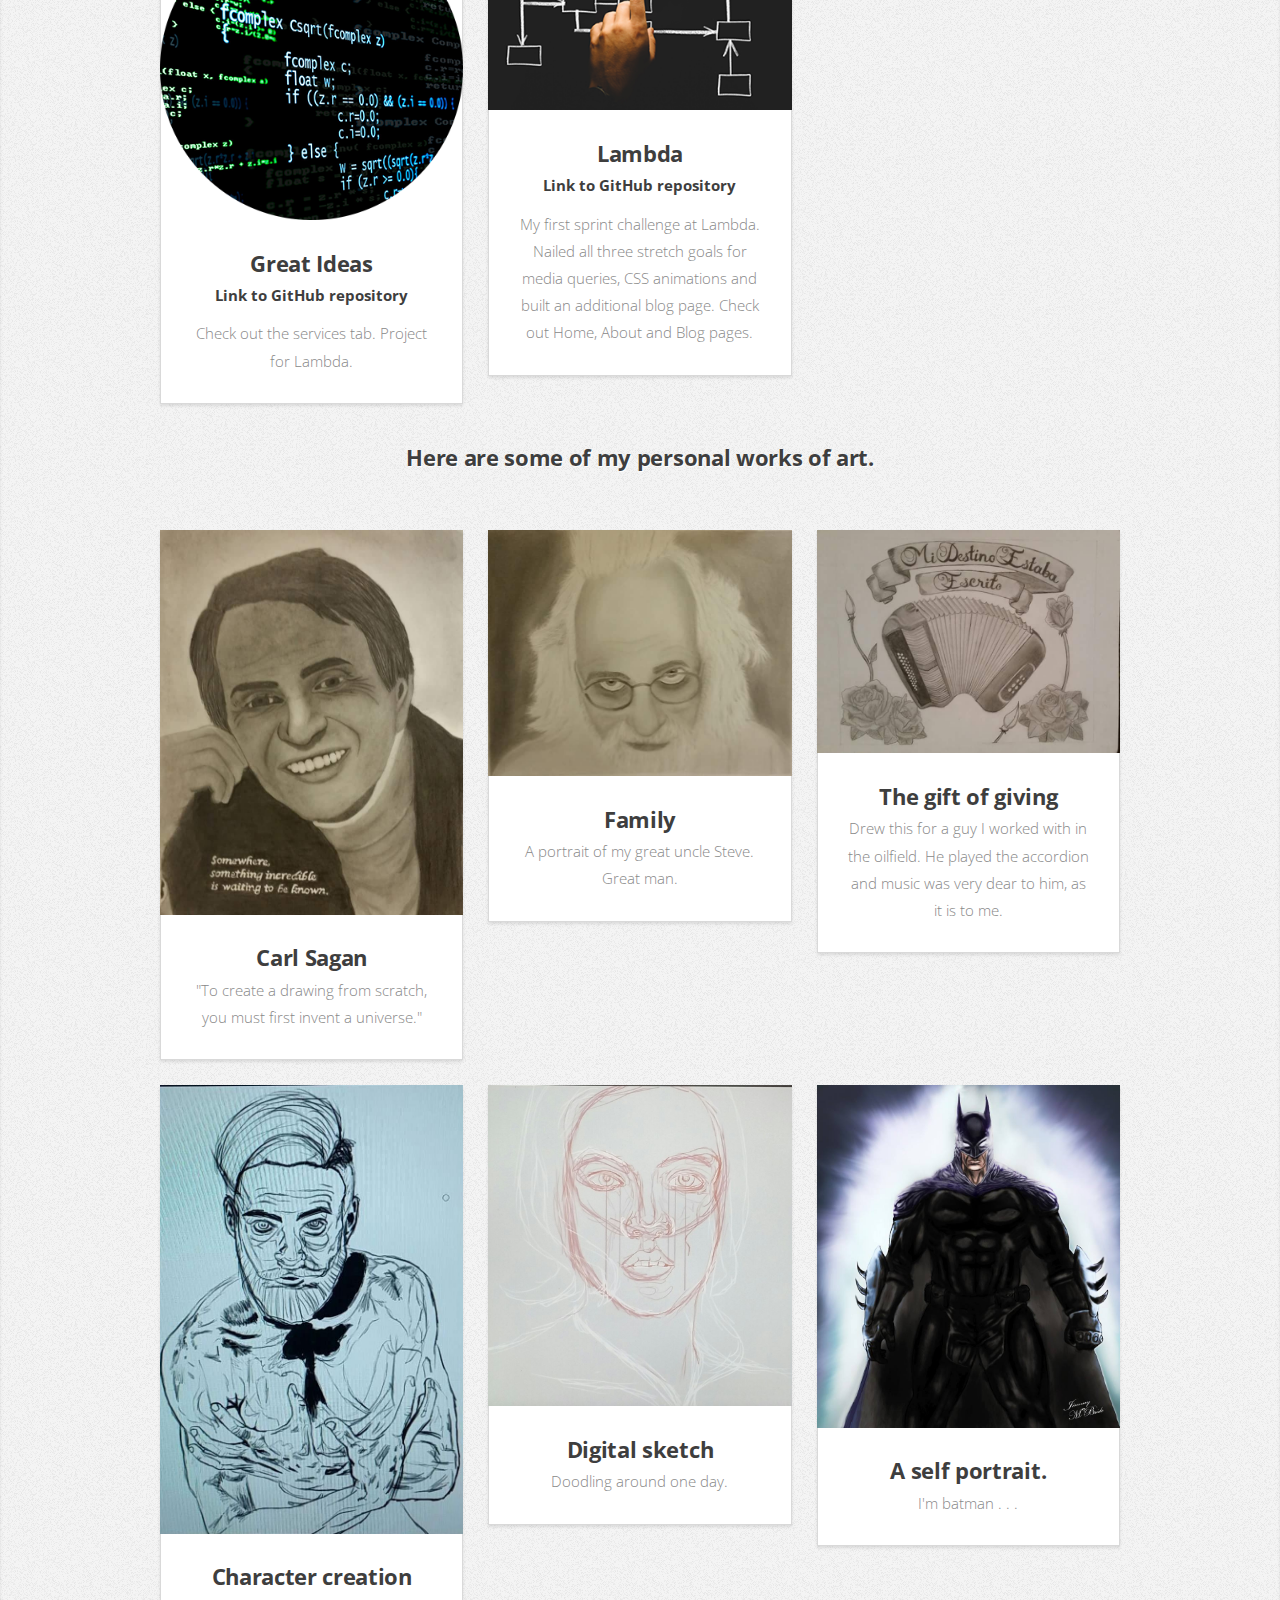
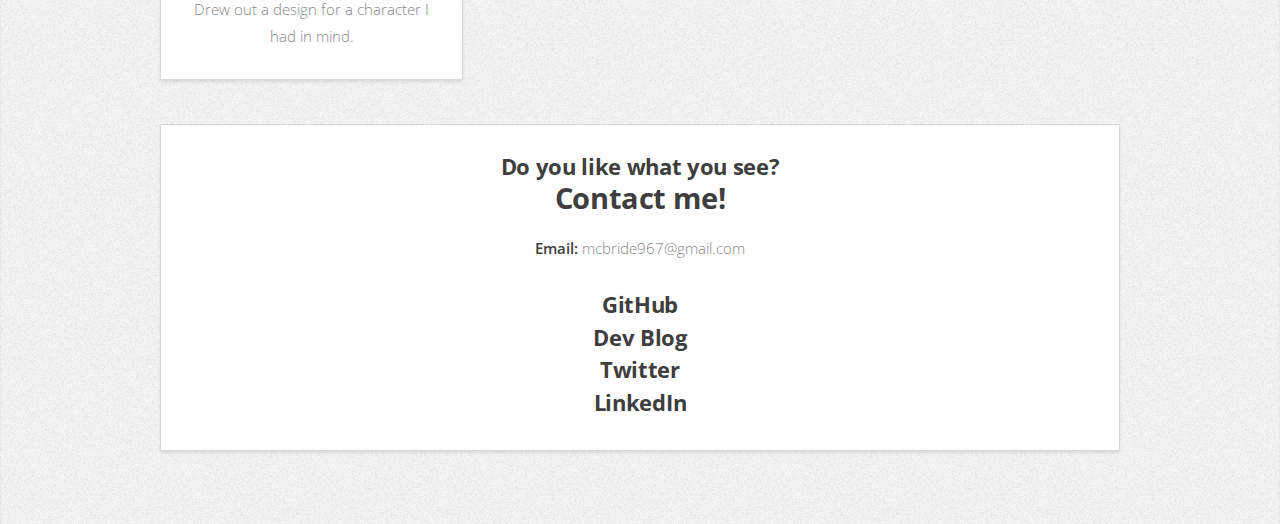
==== commit f7c22851: "updated" ====
--- a/index.html
+++ b/index.html
@@ -1,208 +1,454 @@
-<!DOCTYPE HTML>
+<!DOCTYPE html>
 <!--
 	Miniport by HTML5 UP
 	html5up.net | @ajlkn
 	Free for personal and commercial use under the CCA 3.0 license (html5up.net/license)
 -->
 <html>
-	<head>
-        <meta name="google-site-verification" content="W3J8XNX3oZf06kN4rgg4NxwA7AXf_Vv_sG9EiBE70a0" />
-		<title>Jimmy McBride's Portfolio</title>
-		<meta charset="utf-8" />
-		<meta name="viewport" content="width=device-width, initial-scale=1, user-scalable=no" />
-		<link rel="stylesheet" href="assets/css/main.css" />
-		<link rel="stylesheet" href="https://use.fontawesome.com/releases/v5.7.2/css/all.css" integrity="sha384-fnmOCqbTlWIlj8LyTjo7mOUStjsKC4pOpQbqyi7RrhN7udi9RwhKkMHpvLbHG9Sr" crossorigin="anonymous">
-	</head>
-	<body class="is-preload">
-
-		<!-- Nav -->
-			<nav id="nav">
-				<ul class="container">
-					<li><a href="#top">Top</a></li>
-					<li><a href="#work">Work</a></li>
-					<li><a href="#portfolio">Portfolio</a></li>
-				</ul>
-			</nav>
-
-		<!-- Home -->
-			<article id="top" class="wrapper style1">
-				<div class="container">
-					<div class="row">
-						<div class="col-4 col-5-large col-12-medium">
-							<span class="image fit"><img src="images/me.jpg" alt="" /></span>
-						</div>
-						<div class="col-8 col-7-large col-12-medium">
-							<header>
-								<h1>Hi. I'm <strong>Jimmy McBride</strong>.</h1>
-							</header>
-							<p>Jack of all trades. Master of none, but better than a master of one.</p>
-							<a href="#work" class="button large scrolly">Learn about what I do</a>
-						</div>
-					</div>
-				</div>
-			</article>
-
-		<!-- Work -->
-			<article id="work" class="wrapper style2">
-				<div class="container">
-					<header>
-						<h2>Here's all the stuff I do . . .</h2>
-						<p>A little bit of everything.</p>
-					</header>
-					<div class="row aln-center">
-						<div class="col-4 col-6-medium col-12-small">
-							<section class="box style1">
-								<span style="font-size: 80px; color: forestgreen;">
-									<i class="fas fa-guitar"></i>
-								</span>
-								<h3>Music</h3>
-								<p>I've played guitar since I was 4 years old and write songs. I know how to play a couple other instruments as well including; bass, drums, piano and violen.</p>
-							</section>
-						</div>
-						<div class="col-4 col-6-medium col-12-small">
-							<section class="box style1">
-								<span style="font-size: 80px; color: coral;">
-									<i class="fas fa-pencil-alt"></i>
-								</span>
-								<h3>Visual Arts</h3>
-								<p>I draw stuff and do some digital art as well.</p>
-							</section>
-						</div>
-						<div class="col-4 col-6-medium col-12-small">
-							<section class="box style1">
-								<span style="font-size: 80px; color: Dodgerblue;">
-									<i class="fas fa-desktop"></i>
-								</span>
-								<h3>Coding and Web Development</h3>
-								<p>Currently attending Lambda School for full stack web development and honing my skills.</p>
-							</section>
-						</div>
-					</div>
-					<footer>
-						<p>Come on in and take a look at what I can do.</p>
-						<a href="#portfolio" class="button large scrolly">See some of my recent work</a>
-					</footer>
-				</div>
-			</article>
-
-		<!-- Portfolio -->
-			<article id="portfolio" class="wrapper style3">
-				<div class="container">
-					<header>
-						<h2>Here are some websites I made recently.</h2>
-					</header>
-					<div class="row">
-						<!-- Websites and school work -->
-						<div class="col-4 col-6-medium col-12-small">
-							<article class="box style2">
-								<a href="https://jimmymcbride.github.io/DANGER-Music-Theory/" class="image featured"><img src="images/guitar_art.jpg" alt="" /></a>
-                <h3><a href="https://jimmymcbride.github.io/DANGER-Music-Theory/">DANGER! Music Theory</a></h3>
-                <h5><a href='https://github.com/JimmyMcBride/DANGER-Music-Theory'>Link to GitHub repository</a></h5>
-								<p>Personal website I've been working on developing. Check out the lessons tab, brings you to the first lesson of the site.</p>
-							</article>
-            </div>
-
-            <div class="col-4 col-6-medium col-12-small">
-							<article class="box style2">
-								<a href="https://nifty-lichterman-023f7b.netlify.com/" class="image featured"><img src="images/insta-clone.PNG" alt="" /></a>
-                <h3><a href="https://nifty-lichterman-023f7b.netlify.com">Instagram Clone</a></h3>
-                <h5><a href='https://github.com/JimmyMcBride/React-Insta-Clone/tree/jimmy-mcbride'>Link to GitHub repository</a></h5>
-								<p>Instagram clone project for Lambda. Can login, search users, comment and like/unlike a photo by clicking heart or double clicking photo.</p>
-							</article>
-            </div>
-
-            <div class="col-4 col-6-medium col-12-small">
-							<article class="box style2">
-								<a href="https://distracted-agnesi-170a1f.netlify.com/" class="image featured"><img src="images/react-redux.jpeg" alt="" /></a>
-                <h3><a href="https://distracted-agnesi-170a1f.netlify.com/">React/Redux Todo App</a></h3>
-                <h5><a href='https://github.com/JimmyMcBride/Redux-Todo/tree/jimmy-mcbride'>Link to GitHub repository</a></h5>
-								<p>Used Redux for state management in this single page React todo application.</p>
-							</article>
-						</div>
-
-						<div class="col-4 col-6-medium col-12-small">
-							<article class="box style2">
-								<a href="https://htmlpreview.github.io/?https://github.com/JimmyMcBride/UI-III-Flexbox/blob/master/great-idea/index.html" class="image featured"><img src="images/header-img.png" alt="" /></a>
-                <h3><a href="https://htmlpreview.github.io/?https://github.com/JimmyMcBride/UI-III-Flexbox/blob/master/great-idea/index.html">Great Ideas</a></h3>
-                <h5><a href='https://github.com/JimmyMcBride/UI-III-Flexbox'>Link to GitHub repository</a></h5>
-								<p>Check out the services tab. Project for Lambda.</p>
-							</article>
-            </div>
-
-						<div class="col-4 col-6-medium col-12-small">
-							<article class="box style2">
-								<a href="https://htmlpreview.github.io/?https://github.com/JimmyMcBride/Sprint-Challenge--User-Interface/blob/master/index.html" class="image featured"><img src="images/about-plan.png" alt="" /></a>
-                <h3><a href="https://htmlpreview.github.io/?https://github.com/JimmyMcBride/Sprint-Challenge--User-Interface/blob/master/index.html">Lambda</a></h3>
-                <h5><a href='https://github.com/JimmyMcBride/Sprint-Challenge--User-Interface/tree/jimmy-mcbride'>Link to GitHub repository</a></h5>
-								<p>My first sprint challenge at Lambda. Nailed all three stretch goals for media queries, CSS animations and built an additional blog page. Check out Home, About and Blog pages.</p>
-							</article>
-						</div>
-					</div>
-						<!-- Personal work -->
-					<header>
-						<h3 style="margin-top: 40px;">Here are some of my personal works of art.</h3>
-					</header>
-					<div class="row">
-						<div class="col-4 col-6-medium col-12-small">
-							<article class="box style2">
-								<a href="https://www.facebook.com/jimmymcbridesart/" class="image featured"><img src="images/carl sagan.jpeg" alt="" /></a>
-								<h3><a href="https://www.facebook.com/jimmymcbridesart/">Carl Sagan</a></h3>
-								<p>"To create a drawing from scratch, you must first invent a universe."</p>
-							</article>
-						</div>
-						<div class="col-4 col-6-medium col-12-small">
-							<article class="box style2">
-								<a href="https://www.facebook.com/jimmymcbridesart/" class="image featured"><img src="images/steve mcbride.jpeg" alt="" /></a>
-								<h3><a href="https://www.facebook.com/jimmymcbridesart/">Family</a></h3>
-								<p>A portrait of my great uncle Steve. Great man.</p>
-							</article>
-						</div>
-						<div class="col-4 col-6-medium col-12-small">
-							<article class="box style2">
-								<a href="https://www.facebook.com/jimmymcbridesart/" class="image featured"><img src="images/music.jpeg" alt="" /></a>
-								<h3><a href="https://www.facebook.com/jimmymcbridesart/">The gift of giving</a></h3>
-								<p>Drew this for a guy I worked with in the oilfield. He played the accordion and music was very dear to him, as it is to me.</p>
-							</article>
-						</div>
-						<div class="col-4 col-6-medium col-12-small">
-							<article class="box style2">
-								<a href="https://www.facebook.com/jimmymcbridesart/" class="image featured"><img src="images/dude with a beard.jpg" alt="" /></a>
-								<h3><a href="https://www.facebook.com/jimmymcbridesart/">Character creation</a></h3>
-								<p>Drew out a design for a character I had in mind.</p>
-							</article>
-						</div>
-						<div class="col-4 col-6-medium col-12-small">
-							<article class="box style2">
-								<a href="https://www.facebook.com/jimmymcbridesart/" class="image featured"><img src="images/sketch.jpg" alt="" /></a>
-								<h3><a href="https://www.facebook.com/jimmymcbridesart/">Digital sketch</a></h3>
-								<p>Doodling around one day.</p>
-							</article>
-						</div>
-						<div class="col-4 col-6-medium col-12-small">
-							<article class="box style2">
-								<a href="https://www.facebook.com/jimmymcbridesart/" class="image featured"><img src="images/batman.jpg" alt="" /></a>
-								<h3><a href="https://www.facebook.com/jimmymcbridesart/">A self portrait.</a></h3>
-								<p>I'm batman . . .</p>
-							</article>
-						</div>
-					</div>
-					<footer>
-            <h3>Do you like what you see?</h3>
-            <h2>Contact me!</h2>
-            <p><strong>Email:</strong> create@jimmymcbride.me</p>
-            <h3><a href='https://github.com/JimmyMcBride'>GitHub</a></h3>
-            <h3><a href='https://www.linkedin.com/in/jimmy-mcbride-183072b6/'>LinkedIn</a></h3>
-					</footer>
-				</div>
-			</article>
-
-		<!-- Scripts -->
-			<script src="assets/js/jquery.min.js"></script>
-			<script src="assets/js/jquery.scrolly.min.js"></script>
-			<script src="assets/js/browser.min.js"></script>
-			<script src="assets/js/breakpoints.min.js"></script>
-			<script src="assets/js/util.js"></script>
-			<script src="assets/js/main.js"></script>
-
-	</body>
+  <head>
+    <meta
+      name="google-site-verification"
+      content="W3J8XNX3oZf06kN4rgg4NxwA7AXf_Vv_sG9EiBE70a0"
+    />
+    <title>Jimmy McBride's Portfolio</title>
+    <meta charset="utf-8" />
+    <meta
+      name="viewport"
+      content="width=device-width, initial-scale=1, user-scalable=no"
+    />
+    <link rel="stylesheet" href="assets/css/main.css" />
+    <link
+      rel="stylesheet"
+      href="https://use.fontawesome.com/releases/v5.7.2/css/all.css"
+      integrity="sha384-fnmOCqbTlWIlj8LyTjo7mOUStjsKC4pOpQbqyi7RrhN7udi9RwhKkMHpvLbHG9Sr"
+      crossorigin="anonymous"
+    />
+  </head>
+  <body class="is-preload">
+    <!-- Nav -->
+    <nav id="nav">
+      <ul class="container">
+        <li><a href="#top">Top</a></li>
+        <li><a href="#work">Work</a></li>
+        <li><a href="#portfolio">Portfolio</a></li>
+      </ul>
+    </nav>
+
+    <!-- Home -->
+    <article id="top" class="wrapper style1">
+      <div class="container">
+        <div class="row">
+          <div class="col-4 col-5-large col-12-medium">
+            <span class="image fit"><img src="images/me.jpg" alt=""/></span>
+          </div>
+          <div class="col-8 col-7-large col-12-medium">
+            <header>
+              <h1>Hi. I'm <strong>Jimmy McBride</strong>.</h1>
+            </header>
+            <h3>Current Team Lead at Lambda School / Full Stack Developer</h3>
+            <p>
+              Jack of all trades. Master of none, but better than a master of
+              one.
+            </p>
+            <a href="#work" class="button large scrolly"
+              >Learn about what I do</a
+            >
+          </div>
+        </div>
+      </div>
+    </article>
+
+    <!-- Work -->
+    <article id="work" class="wrapper style2">
+      <div class="container">
+        <header>
+          <h2>Here's all the stuff I do . . .</h2>
+          <p>A little bit of everything.</p>
+        </header>
+        <div class="row aln-center">
+          <div class="col-4 col-6-medium col-12-small">
+            <section class="box style1">
+              <span style="font-size: 80px; color: Dodgerblue;">
+                <i class="fas fa-desktop"></i>
+              </span>
+              <h3>Coding and Web Development</h3>
+              <p>
+                Currently a Team Lead at Lambda School as I finish my part time
+                full stack web development classes. I'm an artist at heart. I
+                love the process of creation. From planning to development to
+                production, I love it all. Big Linux nerd, love the command line
+                and writing out Bash scripts and alias's that make my life
+                easier. I like to avoid repeating myself when I'm in the process
+                of my coding adventure and am all about doing things in the
+                simplest possible manner. I routinely ask myself, "What's the
+                least I can do that's going to have the biggest amount of impact
+                on what I'm currently working on".
+              </p>
+            </section>
+          </div>
+          <div class="col-4 col-6-medium col-12-small">
+            <section class="box style1">
+              <div class="icons">
+                <span style="font-size: 80px; color: forestgreen;">
+                  <i class="fas fa-guitar"></i>
+                </span>
+
+                <span style="font-size: 80px; color: coral;">
+                  <i class="fas fa-pencil-alt"></i>
+                </span>
+              </div>
+              <h3>Art</h3>
+              <p>
+                I've played guitar since I was 4 years old and have been writing
+                songs my whole life. I know how to play a couple other
+                instruments as well including; bass, drums, piano and violin.
+                I'm also very into drawing and visual art as well. Check out the
+                bottom of my portfolio to see the some of my art work.
+              </p>
+            </section>
+          </div>
+          <!-- <div class="col-4 col-6-medium col-12-small">
+            <section class="box style1">
+              <span style="font-size: 80px; color: coral;">
+                <i class="fas fa-pencil-alt"></i>
+              </span>
+              <h3>Visual Arts</h3>
+              <p>I draw stuff and do some digital art as well.</p>
+            </section>
+          </div> -->
+        </div>
+        <footer>
+          <p>Come on in and take a look at what I can do.</p>
+          <a href="#portfolio" class="button large scrolly"
+            >See some of my recent work</a
+          >
+        </footer>
+      </div>
+    </article>
+
+    <!-- Portfolio -->
+    <article id="portfolio" class="wrapper style3">
+      <div class="container">
+        <header>
+          <h2>Here are some projects I've worked on recently.</h2>
+        </header>
+        <div class="row">
+          <!-- Websites and school work -->
+          <div class="col-4 col-6-medium col-12-small">
+            <article class="box style2">
+              <a href="https://dev.to/jimmymcbride" class="image featured"
+                ><img src="images/programmer-1653351_640.png" alt="fire"
+              /></a>
+              <h3>
+                <a href="https://dev.to/jimmymcbride">My Blog</a>
+              </h3>
+              <p>
+                Check out my blog on dev.to! I love to blog about Bash, React
+                and Firebase!
+              </p>
+            </article>
+          </div>
+
+          <div class="col-4 col-6-medium col-12-small">
+            <article class="box style2">
+              <a
+                href="https://fire-bot-docs.firebaseapp.com/"
+                class="image featured"
+                ><img src="images/fireemojipng.png" alt="fire"
+              /></a>
+              <h3>
+                <a href="https://fire-bot-docs.firebaseapp.com/">FireBot</a>
+              </h3>
+              <h5>
+                <a href="https://github.com/JimmyMcBride/portfolio-website"
+                  >Link to GitHub repository</a
+                >
+              </h5>
+              <p>
+                Discord bot I built from scratch using Discord.js for my
+                personal discord servers I run.
+              </p>
+            </article>
+          </div>
+
+          <div class="col-4 col-6-medium col-12-small">
+            <article class="box style2">
+              <a
+                href="https://jimmymcbride.github.io/DANGER-Music-Theory/"
+                class="image featured"
+                ><img src="images/guitar_art.jpg" alt="guitar"
+              /></a>
+              <h3>
+                <a href="https://jimmymcbride.github.io/DANGER-Music-Theory/"
+                  >DANGER! Music Theory</a
+                >
+              </h3>
+              <h5>
+                <a href="https://github.com/JimmyMcBride/DANGER-Music-Theory"
+                  >Link to GitHub repository</a
+                >
+              </h5>
+              <p>
+                Personal website I've been working on developing. Check out the
+                lessons tab, brings you to the first lesson of the site.
+              </p>
+            </article>
+          </div>
+
+          <div class="col-4 col-6-medium col-12-small">
+            <article class="box style2">
+              <a
+                href="https://rick-and-morty-redux-hooks.firebaseapp.com/"
+                class="image featured"
+                ><img src="images/pickle-rick.png" alt="redux"
+              /></a>
+              <h3>
+                <a href="https://rick-and-morty-redux-hooks.firebaseapp.com/"
+                  >React/Redux/Hooks Rick and Morty API</a
+                >
+              </h3>
+              <h5>
+                <a
+                  href="https://github.com/JimmyMcBride/rick-and-morty-redux-hooks"
+                  >Link to GitHub repository</a
+                >
+              </h5>
+              <p>
+                Built out a small app in React using Redux, as well as replacing
+                the Redux's connect HOC with the new react-redux hooks. Built
+                using my own person create-react-app template published on npm.
+              </p>
+            </article>
+          </div>
+
+          <div class="col-4 col-6-medium col-12-small">
+            <article class="box style2">
+              <a
+                href="https://nifty-lichterman-023f7b.netlify.com/"
+                class="image featured"
+                ><img src="images/insta-clone.PNG" alt="insta-clone"
+              /></a>
+              <h3>
+                <a href="https://nifty-lichterman-023f7b.netlify.com"
+                  >Instagram Clone</a
+                >
+              </h3>
+              <h5>
+                <a
+                  href="https://github.com/JimmyMcBride/React-Insta-Clone/tree/jimmy-mcbride"
+                  >Link to GitHub repository</a
+                >
+              </h5>
+              <p>
+                Instagram clone project for Lambda. Can login, search users,
+                comment and like/unlike a photo by clicking heart or double
+                clicking photo.
+              </p>
+            </article>
+          </div>
+
+          <div class="col-4 col-6-medium col-12-small">
+            <article class="box style2">
+              <a
+                href="https://distracted-agnesi-170a1f.netlify.com/"
+                class="image featured"
+                ><img src="images/react-redux.jpeg" alt="redux"
+              /></a>
+              <h3>
+                <a href="https://distracted-agnesi-170a1f.netlify.com/"
+                  >React/Redux Todo App</a
+                >
+              </h3>
+              <h5>
+                <a
+                  href="https://github.com/JimmyMcBride/Redux-Todo/tree/jimmy-mcbride"
+                  >Link to GitHub repository</a
+                >
+              </h5>
+              <p>
+                Used Redux for state management in this single page React todo
+                application.
+              </p>
+            </article>
+          </div>
+
+          <div class="col-4 col-6-medium col-12-small">
+            <article class="box style2">
+              <a
+                href="https://htmlpreview.github.io/?https://github.com/JimmyMcBride/UI-III-Flexbox/blob/master/great-idea/index.html"
+                class="image featured"
+                ><img src="images/header-img.png" alt=""
+              /></a>
+              <h3>
+                <a
+                  href="https://htmlpreview.github.io/?https://github.com/JimmyMcBride/UI-III-Flexbox/blob/master/great-idea/index.html"
+                  >Great Ideas</a
+                >
+              </h3>
+              <h5>
+                <a href="https://github.com/JimmyMcBride/UI-III-Flexbox"
+                  >Link to GitHub repository</a
+                >
+              </h5>
+              <p>Check out the services tab. Project for Lambda.</p>
+            </article>
+          </div>
+
+          <div class="col-4 col-6-medium col-12-small">
+            <article class="box style2">
+              <a
+                href="https://htmlpreview.github.io/?https://github.com/JimmyMcBride/Sprint-Challenge--User-Interface/blob/master/index.html"
+                class="image featured"
+                ><img src="images/about-plan.png" alt=""
+              /></a>
+              <h3>
+                <a
+                  href="https://htmlpreview.github.io/?https://github.com/JimmyMcBride/Sprint-Challenge--User-Interface/blob/master/index.html"
+                  >Lambda</a
+                >
+              </h3>
+              <h5>
+                <a
+                  href="https://github.com/JimmyMcBride/Sprint-Challenge--User-Interface/tree/jimmy-mcbride"
+                  >Link to GitHub repository</a
+                >
+              </h5>
+              <p>
+                My first sprint challenge at Lambda. Nailed all three stretch
+                goals for media queries, CSS animations and built an additional
+                blog page. Check out Home, About and Blog pages.
+              </p>
+            </article>
+          </div>
+        </div>
+        <!-- Personal work -->
+        <header>
+          <h3 style="margin-top: 40px;">
+            Here are some of my personal works of art.
+          </h3>
+        </header>
+        <div class="row">
+          <div class="col-4 col-6-medium col-12-small">
+            <article class="box style2">
+              <a
+                href="https://www.facebook.com/jimmymcbridesart/"
+                class="image featured"
+                ><img src="images/carl sagan.jpeg" alt=""
+              /></a>
+              <h3>
+                <a href="https://www.facebook.com/jimmymcbridesart/"
+                  >Carl Sagan</a
+                >
+              </h3>
+              <p>
+                "To create a drawing from scratch, you must first invent a
+                universe."
+              </p>
+            </article>
+          </div>
+          <div class="col-4 col-6-medium col-12-small">
+            <article class="box style2">
+              <a
+                href="https://www.facebook.com/jimmymcbridesart/"
+                class="image featured"
+                ><img src="images/steve mcbride.jpeg" alt=""
+              /></a>
+              <h3>
+                <a href="https://www.facebook.com/jimmymcbridesart/">Family</a>
+              </h3>
+              <p>A portrait of my great uncle Steve. Great man.</p>
+            </article>
+          </div>
+          <div class="col-4 col-6-medium col-12-small">
+            <article class="box style2">
+              <a
+                href="https://www.facebook.com/jimmymcbridesart/"
+                class="image featured"
+                ><img src="images/music.jpeg" alt=""
+              /></a>
+              <h3>
+                <a href="https://www.facebook.com/jimmymcbridesart/"
+                  >The gift of giving</a
+                >
+              </h3>
+              <p>
+                Drew this for a guy I worked with in the oilfield. He played the
+                accordion and music was very dear to him, as it is to me.
+              </p>
+            </article>
+          </div>
+          <div class="col-4 col-6-medium col-12-small">
+            <article class="box style2">
+              <a
+                href="https://www.facebook.com/jimmymcbridesart/"
+                class="image featured"
+                ><img src="images/dude with a beard.jpg" alt=""
+              /></a>
+              <h3>
+                <a href="https://www.facebook.com/jimmymcbridesart/"
+                  >Character creation</a
+                >
+              </h3>
+              <p>Drew out a design for a character I had in mind.</p>
+            </article>
+          </div>
+          <div class="col-4 col-6-medium col-12-small">
+            <article class="box style2">
+              <a
+                href="https://www.facebook.com/jimmymcbridesart/"
+                class="image featured"
+                ><img src="images/sketch.jpg" alt=""
+              /></a>
+              <h3>
+                <a href="https://www.facebook.com/jimmymcbridesart/"
+                  >Digital sketch</a
+                >
+              </h3>
+              <p>Doodling around one day.</p>
+            </article>
+          </div>
+          <div class="col-4 col-6-medium col-12-small">
+            <article class="box style2">
+              <a
+                href="https://www.facebook.com/jimmymcbridesart/"
+                class="image featured"
+                ><img src="images/batman.jpg" alt=""
+              /></a>
+              <h3>
+                <a href="https://www.facebook.com/jimmymcbridesart/"
+                  >A self portrait.</a
+                >
+              </h3>
+              <p>I'm batman . . .</p>
+            </article>
+          </div>
+        </div>
+        <footer>
+          <div class="col-4 col-6-medium col-12-small">
+            <article class="box style2">
+              <h3>Do you like what you see?</h3>
+              <h2>Contact me!</h2>
+              <p><strong>Email:</strong> mcbride967@gmail.com</p>
+              <h3><a href="https://github.com/JimmyMcBride">GitHub</a></h3>
+              <h3><a href="https://dev.to/jimmymcbride">Dev Blog</a></h3>
+              <h3><a href="https://twitter.com/McBride1105">Twitter</a></h3>
+              <h3>
+                <a href="https://www.linkedin.com/in/jimmy-mcbride-183072b6/"
+                  >LinkedIn</a
+                >
+              </h3>
+            </article>
+          </div>
+        </footer>
+      </div>
+    </article>
+
+    <!-- Scripts -->
+    <script src="assets/js/jquery.min.js"></script>
+    <script src="assets/js/jquery.scrolly.min.js"></script>
+    <script src="assets/js/browser.min.js"></script>
+    <script src="assets/js/breakpoints.min.js"></script>
+    <script src="assets/js/util.js"></script>
+    <script src="assets/js/main.js"></script>
+  </body>
 </html>
--- a/assets/css/main.css
+++ b/assets/css/main.css
@@ -7,2430 +7,2566 @@
 	Free for personal and commercial use under the CCA 3.0 license (html5up.net/license)
 */
 
-html, body, div, span, applet, object,
-iframe, h1, h2, h3, h4, h5, h6, p, blockquote,
-pre, a, abbr, acronym, address, big, cite,
-code, del, dfn, em, img, ins, kbd, q, s, samp,
-small, strike, strong, sub, sup, tt, var, b,
-u, i, center, dl, dt, dd, ol, ul, li, fieldset,
-form, label, legend, table, caption, tbody,
-tfoot, thead, tr, th, td, article, aside,
-canvas, details, embed, figure, figcaption,
-footer, header, hgroup, menu, nav, output, ruby,
-section, summary, time, mark, audio, video {
-	margin: 0;
-	padding: 0;
-	border: 0;
-	font-size: 100%;
-	font: inherit;
-	vertical-align: baseline;}
-
-article, aside, details, figcaption, figure,
-footer, header, hgroup, menu, nav, section {
-	display: block;}
+html,
+body,
+div,
+span,
+applet,
+object,
+iframe,
+h1,
+h2,
+h3,
+h4,
+h5,
+h6,
+p,
+blockquote,
+pre,
+a,
+abbr,
+acronym,
+address,
+big,
+cite,
+code,
+del,
+dfn,
+em,
+img,
+ins,
+kbd,
+q,
+s,
+samp,
+small,
+strike,
+strong,
+sub,
+sup,
+tt,
+var,
+b,
+u,
+i,
+center,
+dl,
+dt,
+dd,
+ol,
+ul,
+li,
+fieldset,
+form,
+label,
+legend,
+table,
+caption,
+tbody,
+tfoot,
+thead,
+tr,
+th,
+td,
+article,
+aside,
+canvas,
+details,
+embed,
+figure,
+figcaption,
+footer,
+header,
+hgroup,
+menu,
+nav,
+output,
+ruby,
+section,
+summary,
+time,
+mark,
+audio,
+video {
+  margin: 0;
+  padding: 0;
+  border: 0;
+  font-size: 100%;
+  font: inherit;
+  vertical-align: baseline;
+}
+
+article,
+aside,
+details,
+figcaption,
+figure,
+footer,
+header,
+hgroup,
+menu,
+nav,
+section {
+  display: block;
+}
 
 body {
-	line-height: 1;
-}
-
-ol, ul {
-	list-style: none;
-}
-
-blockquote, q {
-	quotes: none;
-}
-
-	blockquote:before, blockquote:after, q:before, q:after {
-		content: '';
-		content: none;
-	}
+  line-height: 1;
+}
+
+ol,
+ul {
+  list-style: none;
+}
+
+blockquote,
+q {
+  quotes: none;
+}
+
+blockquote:before,
+blockquote:after,
+q:before,
+q:after {
+  content: '';
+  content: none;
+}
 
 table {
-	border-collapse: collapse;
-	border-spacing: 0;
+  border-collapse: collapse;
+  border-spacing: 0;
 }
 
 body {
-	-webkit-text-size-adjust: none;
+  -webkit-text-size-adjust: none;
 }
 
 mark {
-	background-color: transparent;
-	color: inherit;
+  background-color: transparent;
+  color: inherit;
 }
 
 input::-moz-focus-inner {
-	border: 0;
-	padding: 0;
-}
-
-input, select, textarea {
-	-moz-appearance: none;
-	-webkit-appearance: none;
-	-ms-appearance: none;
-	appearance: none;
+  border: 0;
+  padding: 0;
+}
+
+input,
+select,
+textarea {
+  -moz-appearance: none;
+  -webkit-appearance: none;
+  -ms-appearance: none;
+  appearance: none;
 }
 
 /* Basic */
 
-	html {
-		box-sizing: border-box;
-	}
-
-	*, *:before, *:after {
-		box-sizing: inherit;
-	}
-
-	body {
-		padding-top: 3.5em;
-	}
-
-		body.is-preload *, body.is-preload *:before, body.is-preload *:after {
-			-moz-animation: none !important;
-			-webkit-animation: none !important;
-			-ms-animation: none !important;
-			animation: none !important;
-			-moz-transition: none !important;
-			-webkit-transition: none !important;
-			-ms-transition: none !important;
-			transition: none !important;
-		}
-
-	body, input, textarea, select {
-		font-family: 'Open Sans', sans-serif;
-		line-height: 1.85em;
-		color: #888;
-		font-weight: 300;
-		font-size: 13pt;
-	}
-
-	a {
-		-moz-transition: color .2s ease-in-out;
-		-webkit-transition: color .2s ease-in-out;
-		-ms-transition: color .2s ease-in-out;
-		transition: color .2s ease-in-out;
-		color: #43B3E0;
-		text-decoration: underline;
-	}
-
-		a:hover {
-			color: #43bff0 !important;
-		}
-
-		a img {
-			border: 0;
-		}
-
-	b, strong {
-		font-weight: 600;
-		color: #3e3e3e;
-	}
-
-	i, em {
-		font-style: italic;
-	}
-
-	sub {
-		position: relative;
-		top: 0.5em;
-		font-size: 0.8em;
-	}
-
-	sup {
-		position: relative;
-		top: -0.5em;
-		font-size: 0.8em;
-	}
-
-	blockquote {
-		border-left: solid 0.75em #eee;
-		padding: 1em 0 1em 1.5em;
-		font-style: italic;
-	}
-
-	h1, h2, h3, h4, h5, h6 {
-		color: #3e3e3e;
-		margin: 0 0 0.75em 0;
-	}
-
-	h1 a, h2 a, h3 a, h4 a, h5 a, h6 a {
-		text-decoration: none;
-		color: inherit;
-	}
-
-	h2, h3, h4, h5, h6 {
-		font-weight: 700;
-	}
-
-	h1 {
-		font-size: 3.25em;
-		letter-spacing: -0.025em;
-		font-weight: 300;
-	}
-
-		h1 strong {
-			font-weight: 700;
-		}
-
-	h2 {
-		font-size: 2em;
-		letter-spacing: -0.015em;
-	}
-
-	h3 {
-		font-size: 1.5em;
-		letter-spacing: -0.015em;
-	}
-
-	em, i {
-		font-style: italic;
-	}
-
-	br.clear {
-		clear: both;
-	}
-
-	hr {
-		border: 0;
-		border-top: solid 1px #444;
-		border-top-color: rgba(0, 0, 0, 0.35);
-		box-shadow: 0px 1px 0px 0px rgba(255, 255, 255, 0.1);
-		height: 1px;
-		margin: 3em 0;
-	}
-
-	p, ul, ol, dl, table {
-		margin-bottom: 2em;
-	}
-
-	header {
-		margin: 0 0 3em 0;
-	}
-
-		header > p {
-			font-size: 1.25em;
-			margin: 0;
-		}
-
-	footer {
-		margin: 3em 0 0 0;
-	}
-
-		footer > p {
-			font-size: 1.25em;
-		}
+html {
+  box-sizing: border-box;
+}
+
+*,
+*:before,
+*:after {
+  box-sizing: inherit;
+}
+
+body {
+  padding-top: 3.5em;
+}
+
+body.is-preload *,
+body.is-preload *:before,
+body.is-preload *:after {
+  -moz-animation: none !important;
+  -webkit-animation: none !important;
+  -ms-animation: none !important;
+  animation: none !important;
+  -moz-transition: none !important;
+  -webkit-transition: none !important;
+  -ms-transition: none !important;
+  transition: none !important;
+}
+
+body,
+input,
+textarea,
+select {
+  font-family: 'Open Sans', sans-serif;
+  line-height: 1.85em;
+  color: #888;
+  font-weight: 300;
+  font-size: 13pt;
+}
+
+a {
+  -moz-transition: color .2s ease-in-out;
+  -webkit-transition: color .2s ease-in-out;
+  -ms-transition: color .2s ease-in-out;
+  transition: color .2s ease-in-out;
+  color: #43B3E0;
+  text-decoration: underline;
+}
+
+a:hover {
+  color: #43bff0 !important;
+}
+
+a img {
+  border: 0;
+}
+
+b,
+strong {
+  font-weight: 600;
+  color: #3e3e3e;
+}
+
+i,
+em {
+  font-style: italic;
+}
+
+sub {
+  position: relative;
+  top: 0.5em;
+  font-size: 0.8em;
+}
+
+sup {
+  position: relative;
+  top: -0.5em;
+  font-size: 0.8em;
+}
+
+blockquote {
+  border-left: solid 0.75em #eee;
+  padding: 1em 0 1em 1.5em;
+  font-style: italic;
+}
+
+h1,
+h2,
+h3,
+h4,
+h5,
+h6 {
+  color: #3e3e3e;
+  margin: 0 0 0.75em 0;
+}
+
+h1 a,
+h2 a,
+h3 a,
+h4 a,
+h5 a,
+h6 a {
+  text-decoration: none;
+  color: inherit;
+}
+
+h2,
+h3,
+h4,
+h5,
+h6 {
+  font-weight: 700;
+}
+
+h1 {
+  font-size: 3.25em;
+  letter-spacing: -0.025em;
+  font-weight: 300;
+}
+
+h1 strong {
+  font-weight: 700;
+}
+
+h2 {
+  font-size: 2em;
+  letter-spacing: -0.015em;
+}
+
+h3 {
+  font-size: 1.5em;
+  letter-spacing: -0.015em;
+}
+
+em,
+i {
+  font-style: italic;
+}
+
+br.clear {
+  clear: both;
+}
+
+hr {
+  border: 0;
+  border-top: solid 1px #444;
+  border-top-color: rgba(0, 0, 0, 0.35);
+  box-shadow: 0px 1px 0px 0px rgba(255, 255, 255, 0.1);
+  height: 1px;
+  margin: 3em 0;
+}
+
+p,
+ul,
+ol,
+dl,
+table {
+  margin-bottom: 2em;
+}
+
+header {
+  margin: 0 0 3em 0;
+}
+
+header>p {
+  font-size: 1.25em;
+  margin: 0;
+}
+
+footer {
+  margin: 3em 0 0 0;
+}
+
+footer>p {
+  font-size: 1.25em;
+}
 
 /* Container */
 
-	.container {
-		margin: 0 auto;
-		max-width: calc(100% - 50px);
-		width: 1200px;
-	}
-
-		.container.medium {
-			width: 900px;
-		}
-
-		@media screen and (max-width: 1680px) {
-
-			.container {
-				width: 1200px;
-			}
-
-				.container.medium {
-					width: 900px;
-				}
-
-		}
-
-		@media screen and (max-width: 1280px) {
-
-			.container {
-				width: 960px;
-			}
-
-				.container.medium {
-					width: 720px;
-				}
-
-		}
-
-		@media screen and (max-width: 980px) {
-
-			.container {
-				width: 100%;
-			}
-
-				.container.medium {
-					width: 75%;
-				}
-
-		}
-
-		@media screen and (max-width: 736px) {
-
-			.container {
-				width: 100%;
-				max-width: calc(100% - 30px);
-			}
-
-				.container.medium {
-					width: 100%;
-				}
-
-		}
+.container {
+  margin: 0 auto;
+  max-width: calc(100% - 50px);
+  width: 1200px;
+}
+
+.container.medium {
+  width: 900px;
+}
+
+@media screen and (max-width: 1680px) {
+
+  .container {
+    width: 1200px;
+  }
+
+  .container.medium {
+    width: 900px;
+  }
+
+}
+
+@media screen and (max-width: 1280px) {
+
+  .container {
+    width: 960px;
+  }
+
+  .container.medium {
+    width: 720px;
+  }
+
+}
+
+@media screen and (max-width: 980px) {
+
+  .container {
+    width: 100%;
+  }
+
+  .container.medium {
+    width: 75%;
+  }
+
+}
+
+@media screen and (max-width: 736px) {
+
+  .container {
+    width: 100%;
+    max-width: calc(100% - 30px);
+  }
+
+  .container.medium {
+    width: 100%;
+  }
+
+}
 
 /* Row */
 
-	.row {
-		display: flex;
-		flex-wrap: wrap;
-		box-sizing: border-box;
-		align-items: stretch;
-	}
-
-		.row > * {
-			box-sizing: border-box;
-		}
-
-		.row.gtr-uniform > * > :last-child {
-			margin-bottom: 0;
-		}
-
-		.row.aln-left {
-			justify-content: flex-start;
-		}
-
-		.row.aln-center {
-			justify-content: center;
-		}
-
-		.row.aln-right {
-			justify-content: flex-end;
-		}
-
-		.row.aln-top {
-			align-items: flex-start;
-		}
-
-		.row.aln-middle {
-			align-items: center;
-		}
-
-		.row.aln-bottom {
-			align-items: flex-end;
-		}
-
-		.row > .imp {
-			order: -1;
-		}
-
-		.row > .col-1 {
-			width: 8.3333333333%;
-		}
-
-		.row > .off-1 {
-			margin-left: 8.3333333333%;
-		}
-
-		.row > .col-2 {
-			width: 16.6666666667%;
-		}
-
-		.row > .off-2 {
-			margin-left: 16.6666666667%;
-		}
-
-		.row > .col-3 {
-			width: 25%;
-		}
-
-		.row > .off-3 {
-			margin-left: 25%;
-		}
-
-		.row > .col-4 {
-			width: 33.3333333333%;
-		}
-
-		.row > .off-4 {
-			margin-left: 33.3333333333%;
-		}
-
-		.row > .col-5 {
-			width: 41.6666666667%;
-		}
-
-		.row > .off-5 {
-			margin-left: 41.6666666667%;
-		}
-
-		.row > .col-6 {
-			width: 50%;
-		}
-
-		.row > .off-6 {
-			margin-left: 50%;
-		}
-
-		.row > .col-7 {
-			width: 58.3333333333%;
-		}
-
-		.row > .off-7 {
-			margin-left: 58.3333333333%;
-		}
-
-		.row > .col-8 {
-			width: 66.6666666667%;
-		}
-
-		.row > .off-8 {
-			margin-left: 66.6666666667%;
-		}
-
-		.row > .col-9 {
-			width: 75%;
-		}
-
-		.row > .off-9 {
-			margin-left: 75%;
-		}
-
-		.row > .col-10 {
-			width: 83.3333333333%;
-		}
-
-		.row > .off-10 {
-			margin-left: 83.3333333333%;
-		}
-
-		.row > .col-11 {
-			width: 91.6666666667%;
-		}
-
-		.row > .off-11 {
-			margin-left: 91.6666666667%;
-		}
-
-		.row > .col-12 {
-			width: 100%;
-		}
-
-		.row > .off-12 {
-			margin-left: 100%;
-		}
-
-		.row.gtr-0 {
-			margin-top: 0px;
-			margin-left: 0px;
-		}
-
-			.row.gtr-0 > * {
-				padding: 0px 0 0 0px;
-			}
-
-			.row.gtr-0.gtr-uniform {
-				margin-top: 0px;
-			}
-
-				.row.gtr-0.gtr-uniform > * {
-					padding-top: 0px;
-				}
-
-		.row.gtr-25 {
-			margin-top: -6.25px;
-			margin-left: -6.25px;
-		}
-
-			.row.gtr-25 > * {
-				padding: 6.25px 0 0 6.25px;
-			}
-
-			.row.gtr-25.gtr-uniform {
-				margin-top: -6.25px;
-			}
-
-				.row.gtr-25.gtr-uniform > * {
-					padding-top: 6.25px;
-				}
-
-		.row.gtr-50 {
-			margin-top: -12.5px;
-			margin-left: -12.5px;
-		}
-
-			.row.gtr-50 > * {
-				padding: 12.5px 0 0 12.5px;
-			}
-
-			.row.gtr-50.gtr-uniform {
-				margin-top: -12.5px;
-			}
-
-				.row.gtr-50.gtr-uniform > * {
-					padding-top: 12.5px;
-				}
-
-		.row {
-			margin-top: -25px;
-			margin-left: -25px;
-		}
-
-			.row > * {
-				padding: 25px 0 0 25px;
-			}
-
-			.row.gtr-uniform {
-				margin-top: -25px;
-			}
-
-				.row.gtr-uniform > * {
-					padding-top: 25px;
-				}
-
-		.row.gtr-150 {
-			margin-top: -37.5px;
-			margin-left: -37.5px;
-		}
-
-			.row.gtr-150 > * {
-				padding: 37.5px 0 0 37.5px;
-			}
-
-			.row.gtr-150.gtr-uniform {
-				margin-top: -37.5px;
-			}
-
-				.row.gtr-150.gtr-uniform > * {
-					padding-top: 37.5px;
-				}
-
-		.row.gtr-200 {
-			margin-top: -50px;
-			margin-left: -50px;
-		}
-
-			.row.gtr-200 > * {
-				padding: 50px 0 0 50px;
-			}
-
-			.row.gtr-200.gtr-uniform {
-				margin-top: -50px;
-			}
-
-				.row.gtr-200.gtr-uniform > * {
-					padding-top: 50px;
-				}
-
-		@media screen and (max-width: 1680px) {
-
-			.row {
-				display: flex;
-				flex-wrap: wrap;
-				box-sizing: border-box;
-				align-items: stretch;
-			}
-
-				.row > * {
-					box-sizing: border-box;
-				}
-
-				.row.gtr-uniform > * > :last-child {
-					margin-bottom: 0;
-				}
-
-				.row.aln-left {
-					justify-content: flex-start;
-				}
-
-				.row.aln-center {
-					justify-content: center;
-				}
-
-				.row.aln-right {
-					justify-content: flex-end;
-				}
-
-				.row.aln-top {
-					align-items: flex-start;
-				}
-
-				.row.aln-middle {
-					align-items: center;
-				}
-
-				.row.aln-bottom {
-					align-items: flex-end;
-				}
-
-				.row > .imp-xlarge {
-					order: -1;
-				}
-
-				.row > .col-1-xlarge {
-					width: 8.3333333333%;
-				}
-
-				.row > .off-1-xlarge {
-					margin-left: 8.3333333333%;
-				}
-
-				.row > .col-2-xlarge {
-					width: 16.6666666667%;
-				}
-
-				.row > .off-2-xlarge {
-					margin-left: 16.6666666667%;
-				}
-
-				.row > .col-3-xlarge {
-					width: 25%;
-				}
-
-				.row > .off-3-xlarge {
-					margin-left: 25%;
-				}
-
-				.row > .col-4-xlarge {
-					width: 33.3333333333%;
-				}
-
-				.row > .off-4-xlarge {
-					margin-left: 33.3333333333%;
-				}
-
-				.row > .col-5-xlarge {
-					width: 41.6666666667%;
-				}
-
-				.row > .off-5-xlarge {
-					margin-left: 41.6666666667%;
-				}
-
-				.row > .col-6-xlarge {
-					width: 50%;
-				}
-
-				.row > .off-6-xlarge {
-					margin-left: 50%;
-				}
-
-				.row > .col-7-xlarge {
-					width: 58.3333333333%;
-				}
-
-				.row > .off-7-xlarge {
-					margin-left: 58.3333333333%;
-				}
-
-				.row > .col-8-xlarge {
-					width: 66.6666666667%;
-				}
-
-				.row > .off-8-xlarge {
-					margin-left: 66.6666666667%;
-				}
-
-				.row > .col-9-xlarge {
-					width: 75%;
-				}
-
-				.row > .off-9-xlarge {
-					margin-left: 75%;
-				}
-
-				.row > .col-10-xlarge {
-					width: 83.3333333333%;
-				}
-
-				.row > .off-10-xlarge {
-					margin-left: 83.3333333333%;
-				}
-
-				.row > .col-11-xlarge {
-					width: 91.6666666667%;
-				}
-
-				.row > .off-11-xlarge {
-					margin-left: 91.6666666667%;
-				}
-
-				.row > .col-12-xlarge {
-					width: 100%;
-				}
-
-				.row > .off-12-xlarge {
-					margin-left: 100%;
-				}
-
-				.row.gtr-0 {
-					margin-top: 0px;
-					margin-left: 0px;
-				}
-
-					.row.gtr-0 > * {
-						padding: 0px 0 0 0px;
-					}
-
-					.row.gtr-0.gtr-uniform {
-						margin-top: 0px;
-					}
-
-						.row.gtr-0.gtr-uniform > * {
-							padding-top: 0px;
-						}
-
-				.row.gtr-25 {
-					margin-top: -6.25px;
-					margin-left: -6.25px;
-				}
-
-					.row.gtr-25 > * {
-						padding: 6.25px 0 0 6.25px;
-					}
-
-					.row.gtr-25.gtr-uniform {
-						margin-top: -6.25px;
-					}
-
-						.row.gtr-25.gtr-uniform > * {
-							padding-top: 6.25px;
-						}
-
-				.row.gtr-50 {
-					margin-top: -12.5px;
-					margin-left: -12.5px;
-				}
-
-					.row.gtr-50 > * {
-						padding: 12.5px 0 0 12.5px;
-					}
-
-					.row.gtr-50.gtr-uniform {
-						margin-top: -12.5px;
-					}
-
-						.row.gtr-50.gtr-uniform > * {
-							padding-top: 12.5px;
-						}
-
-				.row {
-					margin-top: -25px;
-					margin-left: -25px;
-				}
-
-					.row > * {
-						padding: 25px 0 0 25px;
-					}
-
-					.row.gtr-uniform {
-						margin-top: -25px;
-					}
-
-						.row.gtr-uniform > * {
-							padding-top: 25px;
-						}
-
-				.row.gtr-150 {
-					margin-top: -37.5px;
-					margin-left: -37.5px;
-				}
-
-					.row.gtr-150 > * {
-						padding: 37.5px 0 0 37.5px;
-					}
-
-					.row.gtr-150.gtr-uniform {
-						margin-top: -37.5px;
-					}
-
-						.row.gtr-150.gtr-uniform > * {
-							padding-top: 37.5px;
-						}
-
-				.row.gtr-200 {
-					margin-top: -50px;
-					margin-left: -50px;
-				}
-
-					.row.gtr-200 > * {
-						padding: 50px 0 0 50px;
-					}
-
-					.row.gtr-200.gtr-uniform {
-						margin-top: -50px;
-					}
-
-						.row.gtr-200.gtr-uniform > * {
-							padding-top: 50px;
-						}
-
-		}
-
-		@media screen and (max-width: 1280px) {
-
-			.row {
-				display: flex;
-				flex-wrap: wrap;
-				box-sizing: border-box;
-				align-items: stretch;
-			}
-
-				.row > * {
-					box-sizing: border-box;
-				}
-
-				.row.gtr-uniform > * > :last-child {
-					margin-bottom: 0;
-				}
-
-				.row.aln-left {
-					justify-content: flex-start;
-				}
-
-				.row.aln-center {
-					justify-content: center;
-				}
-
-				.row.aln-right {
-					justify-content: flex-end;
-				}
-
-				.row.aln-top {
-					align-items: flex-start;
-				}
-
-				.row.aln-middle {
-					align-items: center;
-				}
-
-				.row.aln-bottom {
-					align-items: flex-end;
-				}
-
-				.row > .imp-large {
-					order: -1;
-				}
-
-				.row > .col-1-large {
-					width: 8.3333333333%;
-				}
-
-				.row > .off-1-large {
-					margin-left: 8.3333333333%;
-				}
-
-				.row > .col-2-large {
-					width: 16.6666666667%;
-				}
-
-				.row > .off-2-large {
-					margin-left: 16.6666666667%;
-				}
-
-				.row > .col-3-large {
-					width: 25%;
-				}
-
-				.row > .off-3-large {
-					margin-left: 25%;
-				}
-
-				.row > .col-4-large {
-					width: 33.3333333333%;
-				}
-
-				.row > .off-4-large {
-					margin-left: 33.3333333333%;
-				}
-
-				.row > .col-5-large {
-					width: 41.6666666667%;
-				}
-
-				.row > .off-5-large {
-					margin-left: 41.6666666667%;
-				}
-
-				.row > .col-6-large {
-					width: 50%;
-				}
-
-				.row > .off-6-large {
-					margin-left: 50%;
-				}
-
-				.row > .col-7-large {
-					width: 58.3333333333%;
-				}
-
-				.row > .off-7-large {
-					margin-left: 58.3333333333%;
-				}
-
-				.row > .col-8-large {
-					width: 66.6666666667%;
-				}
-
-				.row > .off-8-large {
-					margin-left: 66.6666666667%;
-				}
-
-				.row > .col-9-large {
-					width: 75%;
-				}
-
-				.row > .off-9-large {
-					margin-left: 75%;
-				}
-
-				.row > .col-10-large {
-					width: 83.3333333333%;
-				}
-
-				.row > .off-10-large {
-					margin-left: 83.3333333333%;
-				}
-
-				.row > .col-11-large {
-					width: 91.6666666667%;
-				}
-
-				.row > .off-11-large {
-					margin-left: 91.6666666667%;
-				}
-
-				.row > .col-12-large {
-					width: 100%;
-				}
-
-				.row > .off-12-large {
-					margin-left: 100%;
-				}
-
-				.row.gtr-0 {
-					margin-top: 0px;
-					margin-left: 0px;
-				}
-
-					.row.gtr-0 > * {
-						padding: 0px 0 0 0px;
-					}
-
-					.row.gtr-0.gtr-uniform {
-						margin-top: 0px;
-					}
-
-						.row.gtr-0.gtr-uniform > * {
-							padding-top: 0px;
-						}
-
-				.row.gtr-25 {
-					margin-top: -6.25px;
-					margin-left: -6.25px;
-				}
-
-					.row.gtr-25 > * {
-						padding: 6.25px 0 0 6.25px;
-					}
-
-					.row.gtr-25.gtr-uniform {
-						margin-top: -6.25px;
-					}
-
-						.row.gtr-25.gtr-uniform > * {
-							padding-top: 6.25px;
-						}
-
-				.row.gtr-50 {
-					margin-top: -12.5px;
-					margin-left: -12.5px;
-				}
-
-					.row.gtr-50 > * {
-						padding: 12.5px 0 0 12.5px;
-					}
-
-					.row.gtr-50.gtr-uniform {
-						margin-top: -12.5px;
-					}
-
-						.row.gtr-50.gtr-uniform > * {
-							padding-top: 12.5px;
-						}
-
-				.row {
-					margin-top: -25px;
-					margin-left: -25px;
-				}
-
-					.row > * {
-						padding: 25px 0 0 25px;
-					}
-
-					.row.gtr-uniform {
-						margin-top: -25px;
-					}
-
-						.row.gtr-uniform > * {
-							padding-top: 25px;
-						}
-
-				.row.gtr-150 {
-					margin-top: -37.5px;
-					margin-left: -37.5px;
-				}
-
-					.row.gtr-150 > * {
-						padding: 37.5px 0 0 37.5px;
-					}
-
-					.row.gtr-150.gtr-uniform {
-						margin-top: -37.5px;
-					}
-
-						.row.gtr-150.gtr-uniform > * {
-							padding-top: 37.5px;
-						}
-
-				.row.gtr-200 {
-					margin-top: -50px;
-					margin-left: -50px;
-				}
-
-					.row.gtr-200 > * {
-						padding: 50px 0 0 50px;
-					}
-
-					.row.gtr-200.gtr-uniform {
-						margin-top: -50px;
-					}
-
-						.row.gtr-200.gtr-uniform > * {
-							padding-top: 50px;
-						}
-
-		}
-
-		@media screen and (max-width: 980px) {
-
-			.row {
-				display: flex;
-				flex-wrap: wrap;
-				box-sizing: border-box;
-				align-items: stretch;
-			}
-
-				.row > * {
-					box-sizing: border-box;
-				}
-
-				.row.gtr-uniform > * > :last-child {
-					margin-bottom: 0;
-				}
-
-				.row.aln-left {
-					justify-content: flex-start;
-				}
-
-				.row.aln-center {
-					justify-content: center;
-				}
-
-				.row.aln-right {
-					justify-content: flex-end;
-				}
-
-				.row.aln-top {
-					align-items: flex-start;
-				}
-
-				.row.aln-middle {
-					align-items: center;
-				}
-
-				.row.aln-bottom {
-					align-items: flex-end;
-				}
-
-				.row > .imp-medium {
-					order: -1;
-				}
-
-				.row > .col-1-medium {
-					width: 8.3333333333%;
-				}
-
-				.row > .off-1-medium {
-					margin-left: 8.3333333333%;
-				}
-
-				.row > .col-2-medium {
-					width: 16.6666666667%;
-				}
-
-				.row > .off-2-medium {
-					margin-left: 16.6666666667%;
-				}
-
-				.row > .col-3-medium {
-					width: 25%;
-				}
-
-				.row > .off-3-medium {
-					margin-left: 25%;
-				}
-
-				.row > .col-4-medium {
-					width: 33.3333333333%;
-				}
-
-				.row > .off-4-medium {
-					margin-left: 33.3333333333%;
-				}
-
-				.row > .col-5-medium {
-					width: 41.6666666667%;
-				}
-
-				.row > .off-5-medium {
-					margin-left: 41.6666666667%;
-				}
-
-				.row > .col-6-medium {
-					width: 50%;
-				}
-
-				.row > .off-6-medium {
-					margin-left: 50%;
-				}
-
-				.row > .col-7-medium {
-					width: 58.3333333333%;
-				}
-
-				.row > .off-7-medium {
-					margin-left: 58.3333333333%;
-				}
-
-				.row > .col-8-medium {
-					width: 66.6666666667%;
-				}
-
-				.row > .off-8-medium {
-					margin-left: 66.6666666667%;
-				}
-
-				.row > .col-9-medium {
-					width: 75%;
-				}
-
-				.row > .off-9-medium {
-					margin-left: 75%;
-				}
-
-				.row > .col-10-medium {
-					width: 83.3333333333%;
-				}
-
-				.row > .off-10-medium {
-					margin-left: 83.3333333333%;
-				}
-
-				.row > .col-11-medium {
-					width: 91.6666666667%;
-				}
-
-				.row > .off-11-medium {
-					margin-left: 91.6666666667%;
-				}
-
-				.row > .col-12-medium {
-					width: 100%;
-				}
-
-				.row > .off-12-medium {
-					margin-left: 100%;
-				}
-
-				.row.gtr-0 {
-					margin-top: 0px;
-					margin-left: 0px;
-				}
-
-					.row.gtr-0 > * {
-						padding: 0px 0 0 0px;
-					}
-
-					.row.gtr-0.gtr-uniform {
-						margin-top: 0px;
-					}
-
-						.row.gtr-0.gtr-uniform > * {
-							padding-top: 0px;
-						}
-
-				.row.gtr-25 {
-					margin-top: -6.25px;
-					margin-left: -6.25px;
-				}
-
-					.row.gtr-25 > * {
-						padding: 6.25px 0 0 6.25px;
-					}
-
-					.row.gtr-25.gtr-uniform {
-						margin-top: -6.25px;
-					}
-
-						.row.gtr-25.gtr-uniform > * {
-							padding-top: 6.25px;
-						}
-
-				.row.gtr-50 {
-					margin-top: -12.5px;
-					margin-left: -12.5px;
-				}
-
-					.row.gtr-50 > * {
-						padding: 12.5px 0 0 12.5px;
-					}
-
-					.row.gtr-50.gtr-uniform {
-						margin-top: -12.5px;
-					}
-
-						.row.gtr-50.gtr-uniform > * {
-							padding-top: 12.5px;
-						}
-
-				.row {
-					margin-top: -25px;
-					margin-left: -25px;
-				}
-
-					.row > * {
-						padding: 25px 0 0 25px;
-					}
-
-					.row.gtr-uniform {
-						margin-top: -25px;
-					}
-
-						.row.gtr-uniform > * {
-							padding-top: 25px;
-						}
-
-				.row.gtr-150 {
-					margin-top: -37.5px;
-					margin-left: -37.5px;
-				}
-
-					.row.gtr-150 > * {
-						padding: 37.5px 0 0 37.5px;
-					}
-
-					.row.gtr-150.gtr-uniform {
-						margin-top: -37.5px;
-					}
-
-						.row.gtr-150.gtr-uniform > * {
-							padding-top: 37.5px;
-						}
-
-				.row.gtr-200 {
-					margin-top: -50px;
-					margin-left: -50px;
-				}
-
-					.row.gtr-200 > * {
-						padding: 50px 0 0 50px;
-					}
-
-					.row.gtr-200.gtr-uniform {
-						margin-top: -50px;
-					}
-
-						.row.gtr-200.gtr-uniform > * {
-							padding-top: 50px;
-						}
-
-		}
-
-		@media screen and (max-width: 736px) {
-
-			.row {
-				display: flex;
-				flex-wrap: wrap;
-				box-sizing: border-box;
-				align-items: stretch;
-			}
-
-				.row > * {
-					box-sizing: border-box;
-				}
-
-				.row.gtr-uniform > * > :last-child {
-					margin-bottom: 0;
-				}
-
-				.row.aln-left {
-					justify-content: flex-start;
-				}
-
-				.row.aln-center {
-					justify-content: center;
-				}
-
-				.row.aln-right {
-					justify-content: flex-end;
-				}
-
-				.row.aln-top {
-					align-items: flex-start;
-				}
-
-				.row.aln-middle {
-					align-items: center;
-				}
-
-				.row.aln-bottom {
-					align-items: flex-end;
-				}
-
-				.row > .imp-small {
-					order: -1;
-				}
-
-				.row > .col-1-small {
-					width: 8.3333333333%;
-				}
-
-				.row > .off-1-small {
-					margin-left: 8.3333333333%;
-				}
-
-				.row > .col-2-small {
-					width: 16.6666666667%;
-				}
-
-				.row > .off-2-small {
-					margin-left: 16.6666666667%;
-				}
-
-				.row > .col-3-small {
-					width: 25%;
-				}
-
-				.row > .off-3-small {
-					margin-left: 25%;
-				}
-
-				.row > .col-4-small {
-					width: 33.3333333333%;
-				}
-
-				.row > .off-4-small {
-					margin-left: 33.3333333333%;
-				}
-
-				.row > .col-5-small {
-					width: 41.6666666667%;
-				}
-
-				.row > .off-5-small {
-					margin-left: 41.6666666667%;
-				}
-
-				.row > .col-6-small {
-					width: 50%;
-				}
-
-				.row > .off-6-small {
-					margin-left: 50%;
-				}
-
-				.row > .col-7-small {
-					width: 58.3333333333%;
-				}
-
-				.row > .off-7-small {
-					margin-left: 58.3333333333%;
-				}
-
-				.row > .col-8-small {
-					width: 66.6666666667%;
-				}
-
-				.row > .off-8-small {
-					margin-left: 66.6666666667%;
-				}
-
-				.row > .col-9-small {
-					width: 75%;
-				}
-
-				.row > .off-9-small {
-					margin-left: 75%;
-				}
-
-				.row > .col-10-small {
-					width: 83.3333333333%;
-				}
-
-				.row > .off-10-small {
-					margin-left: 83.3333333333%;
-				}
-
-				.row > .col-11-small {
-					width: 91.6666666667%;
-				}
-
-				.row > .off-11-small {
-					margin-left: 91.6666666667%;
-				}
-
-				.row > .col-12-small {
-					width: 100%;
-				}
-
-				.row > .off-12-small {
-					margin-left: 100%;
-				}
-
-				.row.gtr-0 {
-					margin-top: 0px;
-					margin-left: 0px;
-				}
-
-					.row.gtr-0 > * {
-						padding: 0px 0 0 0px;
-					}
-
-					.row.gtr-0.gtr-uniform {
-						margin-top: 0px;
-					}
-
-						.row.gtr-0.gtr-uniform > * {
-							padding-top: 0px;
-						}
-
-				.row.gtr-25 {
-					margin-top: -3.75px;
-					margin-left: -3.75px;
-				}
-
-					.row.gtr-25 > * {
-						padding: 3.75px 0 0 3.75px;
-					}
-
-					.row.gtr-25.gtr-uniform {
-						margin-top: -3.75px;
-					}
-
-						.row.gtr-25.gtr-uniform > * {
-							padding-top: 3.75px;
-						}
-
-				.row.gtr-50 {
-					margin-top: -7.5px;
-					margin-left: -7.5px;
-				}
-
-					.row.gtr-50 > * {
-						padding: 7.5px 0 0 7.5px;
-					}
-
-					.row.gtr-50.gtr-uniform {
-						margin-top: -7.5px;
-					}
-
-						.row.gtr-50.gtr-uniform > * {
-							padding-top: 7.5px;
-						}
-
-				.row {
-					margin-top: -15px;
-					margin-left: -15px;
-				}
-
-					.row > * {
-						padding: 15px 0 0 15px;
-					}
-
-					.row.gtr-uniform {
-						margin-top: -15px;
-					}
-
-						.row.gtr-uniform > * {
-							padding-top: 15px;
-						}
-
-				.row.gtr-150 {
-					margin-top: -22.5px;
-					margin-left: -22.5px;
-				}
-
-					.row.gtr-150 > * {
-						padding: 22.5px 0 0 22.5px;
-					}
-
-					.row.gtr-150.gtr-uniform {
-						margin-top: -22.5px;
-					}
-
-						.row.gtr-150.gtr-uniform > * {
-							padding-top: 22.5px;
-						}
-
-				.row.gtr-200 {
-					margin-top: -30px;
-					margin-left: -30px;
-				}
-
-					.row.gtr-200 > * {
-						padding: 30px 0 0 30px;
-					}
-
-					.row.gtr-200.gtr-uniform {
-						margin-top: -30px;
-					}
-
-						.row.gtr-200.gtr-uniform > * {
-							padding-top: 30px;
-						}
-
-		}
+.row {
+  display: flex;
+  flex-wrap: wrap;
+  box-sizing: border-box;
+  align-items: stretch;
+}
+
+.row>* {
+  box-sizing: border-box;
+}
+
+.row.gtr-uniform>*> :last-child {
+  margin-bottom: 0;
+}
+
+.row.aln-left {
+  justify-content: flex-start;
+}
+
+.row.aln-center {
+  justify-content: center;
+}
+
+.row.aln-right {
+  justify-content: flex-end;
+}
+
+.row.aln-top {
+  align-items: flex-start;
+}
+
+.row.aln-middle {
+  align-items: center;
+}
+
+.row.aln-bottom {
+  align-items: flex-end;
+}
+
+.row>.imp {
+  order: -1;
+}
+
+.row>.col-1 {
+  width: 8.3333333333%;
+}
+
+.row>.off-1 {
+  margin-left: 8.3333333333%;
+}
+
+.row>.col-2 {
+  width: 16.6666666667%;
+}
+
+.row>.off-2 {
+  margin-left: 16.6666666667%;
+}
+
+.row>.col-3 {
+  width: 25%;
+}
+
+.row>.off-3 {
+  margin-left: 25%;
+}
+
+.row>.col-4 {
+  width: 33.3333333333%;
+}
+
+.row>.off-4 {
+  margin-left: 33.3333333333%;
+}
+
+.row>.col-5 {
+  width: 41.6666666667%;
+}
+
+.row>.off-5 {
+  margin-left: 41.6666666667%;
+}
+
+.row>.col-6 {
+  width: 50%;
+}
+
+.row>.off-6 {
+  margin-left: 50%;
+}
+
+.row>.col-7 {
+  width: 58.3333333333%;
+}
+
+.row>.off-7 {
+  margin-left: 58.3333333333%;
+}
+
+.row>.col-8 {
+  width: 66.6666666667%;
+}
+
+.row>.off-8 {
+  margin-left: 66.6666666667%;
+}
+
+.row>.col-9 {
+  width: 75%;
+}
+
+.row>.off-9 {
+  margin-left: 75%;
+}
+
+.row>.col-10 {
+  width: 83.3333333333%;
+}
+
+.row>.off-10 {
+  margin-left: 83.3333333333%;
+}
+
+.row>.col-11 {
+  width: 91.6666666667%;
+}
+
+.row>.off-11 {
+  margin-left: 91.6666666667%;
+}
+
+.row>.col-12 {
+  width: 100%;
+}
+
+.row>.off-12 {
+  margin-left: 100%;
+}
+
+.row.gtr-0 {
+  margin-top: 0px;
+  margin-left: 0px;
+}
+
+.row.gtr-0>* {
+  padding: 0px 0 0 0px;
+}
+
+.row.gtr-0.gtr-uniform {
+  margin-top: 0px;
+}
+
+.row.gtr-0.gtr-uniform>* {
+  padding-top: 0px;
+}
+
+.row.gtr-25 {
+  margin-top: -6.25px;
+  margin-left: -6.25px;
+}
+
+.row.gtr-25>* {
+  padding: 6.25px 0 0 6.25px;
+}
+
+.row.gtr-25.gtr-uniform {
+  margin-top: -6.25px;
+}
+
+.row.gtr-25.gtr-uniform>* {
+  padding-top: 6.25px;
+}
+
+.row.gtr-50 {
+  margin-top: -12.5px;
+  margin-left: -12.5px;
+}
+
+.row.gtr-50>* {
+  padding: 12.5px 0 0 12.5px;
+}
+
+.row.gtr-50.gtr-uniform {
+  margin-top: -12.5px;
+}
+
+.row.gtr-50.gtr-uniform>* {
+  padding-top: 12.5px;
+}
+
+.row {
+  margin-top: -25px;
+  margin-left: -25px;
+}
+
+.row>* {
+  padding: 25px 0 0 25px;
+}
+
+.row.gtr-uniform {
+  margin-top: -25px;
+}
+
+.row.gtr-uniform>* {
+  padding-top: 25px;
+}
+
+.row.gtr-150 {
+  margin-top: -37.5px;
+  margin-left: -37.5px;
+}
+
+.row.gtr-150>* {
+  padding: 37.5px 0 0 37.5px;
+}
+
+.row.gtr-150.gtr-uniform {
+  margin-top: -37.5px;
+}
+
+.row.gtr-150.gtr-uniform>* {
+  padding-top: 37.5px;
+}
+
+.row.gtr-200 {
+  margin-top: -50px;
+  margin-left: -50px;
+}
+
+.row.gtr-200>* {
+  padding: 50px 0 0 50px;
+}
+
+.row.gtr-200.gtr-uniform {
+  margin-top: -50px;
+}
+
+.row.gtr-200.gtr-uniform>* {
+  padding-top: 50px;
+}
+
+@media screen and (max-width: 1680px) {
+
+  .row {
+    display: flex;
+    flex-wrap: wrap;
+    box-sizing: border-box;
+    align-items: stretch;
+  }
+
+  .row>* {
+    box-sizing: border-box;
+  }
+
+  .row.gtr-uniform>*> :last-child {
+    margin-bottom: 0;
+  }
+
+  .row.aln-left {
+    justify-content: flex-start;
+  }
+
+  .row.aln-center {
+    justify-content: center;
+  }
+
+  .row.aln-right {
+    justify-content: flex-end;
+  }
+
+  .row.aln-top {
+    align-items: flex-start;
+  }
+
+  .row.aln-middle {
+    align-items: center;
+  }
+
+  .row.aln-bottom {
+    align-items: flex-end;
+  }
+
+  .row>.imp-xlarge {
+    order: -1;
+  }
+
+  .row>.col-1-xlarge {
+    width: 8.3333333333%;
+  }
+
+  .row>.off-1-xlarge {
+    margin-left: 8.3333333333%;
+  }
+
+  .row>.col-2-xlarge {
+    width: 16.6666666667%;
+  }
+
+  .row>.off-2-xlarge {
+    margin-left: 16.6666666667%;
+  }
+
+  .row>.col-3-xlarge {
+    width: 25%;
+  }
+
+  .row>.off-3-xlarge {
+    margin-left: 25%;
+  }
+
+  .row>.col-4-xlarge {
+    width: 33.3333333333%;
+  }
+
+  .row>.off-4-xlarge {
+    margin-left: 33.3333333333%;
+  }
+
+  .row>.col-5-xlarge {
+    width: 41.6666666667%;
+  }
+
+  .row>.off-5-xlarge {
+    margin-left: 41.6666666667%;
+  }
+
+  .row>.col-6-xlarge {
+    width: 50%;
+  }
+
+  .row>.off-6-xlarge {
+    margin-left: 50%;
+  }
+
+  .row>.col-7-xlarge {
+    width: 58.3333333333%;
+  }
+
+  .row>.off-7-xlarge {
+    margin-left: 58.3333333333%;
+  }
+
+  .row>.col-8-xlarge {
+    width: 66.6666666667%;
+  }
+
+  .row>.off-8-xlarge {
+    margin-left: 66.6666666667%;
+  }
+
+  .row>.col-9-xlarge {
+    width: 75%;
+  }
+
+  .row>.off-9-xlarge {
+    margin-left: 75%;
+  }
+
+  .row>.col-10-xlarge {
+    width: 83.3333333333%;
+  }
+
+  .row>.off-10-xlarge {
+    margin-left: 83.3333333333%;
+  }
+
+  .row>.col-11-xlarge {
+    width: 91.6666666667%;
+  }
+
+  .row>.off-11-xlarge {
+    margin-left: 91.6666666667%;
+  }
+
+  .row>.col-12-xlarge {
+    width: 100%;
+  }
+
+  .row>.off-12-xlarge {
+    margin-left: 100%;
+  }
+
+  .row.gtr-0 {
+    margin-top: 0px;
+    margin-left: 0px;
+  }
+
+  .row.gtr-0>* {
+    padding: 0px 0 0 0px;
+  }
+
+  .row.gtr-0.gtr-uniform {
+    margin-top: 0px;
+  }
+
+  .row.gtr-0.gtr-uniform>* {
+    padding-top: 0px;
+  }
+
+  .row.gtr-25 {
+    margin-top: -6.25px;
+    margin-left: -6.25px;
+  }
+
+  .row.gtr-25>* {
+    padding: 6.25px 0 0 6.25px;
+  }
+
+  .row.gtr-25.gtr-uniform {
+    margin-top: -6.25px;
+  }
+
+  .row.gtr-25.gtr-uniform>* {
+    padding-top: 6.25px;
+  }
+
+  .row.gtr-50 {
+    margin-top: -12.5px;
+    margin-left: -12.5px;
+  }
+
+  .row.gtr-50>* {
+    padding: 12.5px 0 0 12.5px;
+  }
+
+  .row.gtr-50.gtr-uniform {
+    margin-top: -12.5px;
+  }
+
+  .row.gtr-50.gtr-uniform>* {
+    padding-top: 12.5px;
+  }
+
+  .row {
+    margin-top: -25px;
+    margin-left: -25px;
+  }
+
+  .row>* {
+    padding: 25px 0 0 25px;
+  }
+
+  .row.gtr-uniform {
+    margin-top: -25px;
+  }
+
+  .row.gtr-uniform>* {
+    padding-top: 25px;
+  }
+
+  .row.gtr-150 {
+    margin-top: -37.5px;
+    margin-left: -37.5px;
+  }
+
+  .row.gtr-150>* {
+    padding: 37.5px 0 0 37.5px;
+  }
+
+  .row.gtr-150.gtr-uniform {
+    margin-top: -37.5px;
+  }
+
+  .row.gtr-150.gtr-uniform>* {
+    padding-top: 37.5px;
+  }
+
+  .row.gtr-200 {
+    margin-top: -50px;
+    margin-left: -50px;
+  }
+
+  .row.gtr-200>* {
+    padding: 50px 0 0 50px;
+  }
+
+  .row.gtr-200.gtr-uniform {
+    margin-top: -50px;
+  }
+
+  .row.gtr-200.gtr-uniform>* {
+    padding-top: 50px;
+  }
+
+}
+
+@media screen and (max-width: 1280px) {
+
+  .row {
+    display: flex;
+    flex-wrap: wrap;
+    box-sizing: border-box;
+    align-items: stretch;
+  }
+
+  .row>* {
+    box-sizing: border-box;
+  }
+
+  .row.gtr-uniform>*> :last-child {
+    margin-bottom: 0;
+  }
+
+  .row.aln-left {
+    justify-content: flex-start;
+  }
+
+  .row.aln-center {
+    justify-content: center;
+  }
+
+  .row.aln-right {
+    justify-content: flex-end;
+  }
+
+  .row.aln-top {
+    align-items: flex-start;
+  }
+
+  .row.aln-middle {
+    align-items: center;
+  }
+
+  .row.aln-bottom {
+    align-items: flex-end;
+  }
+
+  .row>.imp-large {
+    order: -1;
+  }
+
+  .row>.col-1-large {
+    width: 8.3333333333%;
+  }
+
+  .row>.off-1-large {
+    margin-left: 8.3333333333%;
+  }
+
+  .row>.col-2-large {
+    width: 16.6666666667%;
+  }
+
+  .row>.off-2-large {
+    margin-left: 16.6666666667%;
+  }
+
+  .row>.col-3-large {
+    width: 25%;
+  }
+
+  .row>.off-3-large {
+    margin-left: 25%;
+  }
+
+  .row>.col-4-large {
+    width: 33.3333333333%;
+  }
+
+  .row>.off-4-large {
+    margin-left: 33.3333333333%;
+  }
+
+  .row>.col-5-large {
+    width: 41.6666666667%;
+  }
+
+  .row>.off-5-large {
+    margin-left: 41.6666666667%;
+  }
+
+  .row>.col-6-large {
+    width: 50%;
+  }
+
+  .row>.off-6-large {
+    margin-left: 50%;
+  }
+
+  .row>.col-7-large {
+    width: 58.3333333333%;
+  }
+
+  .row>.off-7-large {
+    margin-left: 58.3333333333%;
+  }
+
+  .row>.col-8-large {
+    width: 66.6666666667%;
+  }
+
+  .row>.off-8-large {
+    margin-left: 66.6666666667%;
+  }
+
+  .row>.col-9-large {
+    width: 75%;
+  }
+
+  .row>.off-9-large {
+    margin-left: 75%;
+  }
+
+  .row>.col-10-large {
+    width: 83.3333333333%;
+  }
+
+  .row>.off-10-large {
+    margin-left: 83.3333333333%;
+  }
+
+  .row>.col-11-large {
+    width: 91.6666666667%;
+  }
+
+  .row>.off-11-large {
+    margin-left: 91.6666666667%;
+  }
+
+  .row>.col-12-large {
+    width: 100%;
+  }
+
+  .row>.off-12-large {
+    margin-left: 100%;
+  }
+
+  .row.gtr-0 {
+    margin-top: 0px;
+    margin-left: 0px;
+  }
+
+  .row.gtr-0>* {
+    padding: 0px 0 0 0px;
+  }
+
+  .row.gtr-0.gtr-uniform {
+    margin-top: 0px;
+  }
+
+  .row.gtr-0.gtr-uniform>* {
+    padding-top: 0px;
+  }
+
+  .row.gtr-25 {
+    margin-top: -6.25px;
+    margin-left: -6.25px;
+  }
+
+  .row.gtr-25>* {
+    padding: 6.25px 0 0 6.25px;
+  }
+
+  .row.gtr-25.gtr-uniform {
+    margin-top: -6.25px;
+  }
+
+  .row.gtr-25.gtr-uniform>* {
+    padding-top: 6.25px;
+  }
+
+  .row.gtr-50 {
+    margin-top: -12.5px;
+    margin-left: -12.5px;
+  }
+
+  .row.gtr-50>* {
+    padding: 12.5px 0 0 12.5px;
+  }
+
+  .row.gtr-50.gtr-uniform {
+    margin-top: -12.5px;
+  }
+
+  .row.gtr-50.gtr-uniform>* {
+    padding-top: 12.5px;
+  }
+
+  .row {
+    margin-top: -25px;
+    margin-left: -25px;
+  }
+
+  .row>* {
+    padding: 25px 0 0 25px;
+  }
+
+  .row.gtr-uniform {
+    margin-top: -25px;
+  }
+
+  .row.gtr-uniform>* {
+    padding-top: 25px;
+  }
+
+  .row.gtr-150 {
+    margin-top: -37.5px;
+    margin-left: -37.5px;
+  }
+
+  .row.gtr-150>* {
+    padding: 37.5px 0 0 37.5px;
+  }
+
+  .row.gtr-150.gtr-uniform {
+    margin-top: -37.5px;
+  }
+
+  .row.gtr-150.gtr-uniform>* {
+    padding-top: 37.5px;
+  }
+
+  .row.gtr-200 {
+    margin-top: -50px;
+    margin-left: -50px;
+  }
+
+  .row.gtr-200>* {
+    padding: 50px 0 0 50px;
+  }
+
+  .row.gtr-200.gtr-uniform {
+    margin-top: -50px;
+  }
+
+  .row.gtr-200.gtr-uniform>* {
+    padding-top: 50px;
+  }
+
+}
+
+@media screen and (max-width: 980px) {
+
+  .row {
+    display: flex;
+    flex-wrap: wrap;
+    box-sizing: border-box;
+    align-items: stretch;
+  }
+
+  .row>* {
+    box-sizing: border-box;
+  }
+
+  .row.gtr-uniform>*> :last-child {
+    margin-bottom: 0;
+  }
+
+  .row.aln-left {
+    justify-content: flex-start;
+  }
+
+  .row.aln-center {
+    justify-content: center;
+  }
+
+  .row.aln-right {
+    justify-content: flex-end;
+  }
+
+  .row.aln-top {
+    align-items: flex-start;
+  }
+
+  .row.aln-middle {
+    align-items: center;
+  }
+
+  .row.aln-bottom {
+    align-items: flex-end;
+  }
+
+  .row>.imp-medium {
+    order: -1;
+  }
+
+  .row>.col-1-medium {
+    width: 8.3333333333%;
+  }
+
+  .row>.off-1-medium {
+    margin-left: 8.3333333333%;
+  }
+
+  .row>.col-2-medium {
+    width: 16.6666666667%;
+  }
+
+  .row>.off-2-medium {
+    margin-left: 16.6666666667%;
+  }
+
+  .row>.col-3-medium {
+    width: 25%;
+  }
+
+  .row>.off-3-medium {
+    margin-left: 25%;
+  }
+
+  .row>.col-4-medium {
+    width: 33.3333333333%;
+  }
+
+  .row>.off-4-medium {
+    margin-left: 33.3333333333%;
+  }
+
+  .row>.col-5-medium {
+    width: 41.6666666667%;
+  }
+
+  .row>.off-5-medium {
+    margin-left: 41.6666666667%;
+  }
+
+  .row>.col-6-medium {
+    width: 50%;
+  }
+
+  .row>.off-6-medium {
+    margin-left: 50%;
+  }
+
+  .row>.col-7-medium {
+    width: 58.3333333333%;
+  }
+
+  .row>.off-7-medium {
+    margin-left: 58.3333333333%;
+  }
+
+  .row>.col-8-medium {
+    width: 66.6666666667%;
+  }
+
+  .row>.off-8-medium {
+    margin-left: 66.6666666667%;
+  }
+
+  .row>.col-9-medium {
+    width: 75%;
+  }
+
+  .row>.off-9-medium {
+    margin-left: 75%;
+  }
+
+  .row>.col-10-medium {
+    width: 83.3333333333%;
+  }
+
+  .row>.off-10-medium {
+    margin-left: 83.3333333333%;
+  }
+
+  .row>.col-11-medium {
+    width: 91.6666666667%;
+  }
+
+  .row>.off-11-medium {
+    margin-left: 91.6666666667%;
+  }
+
+  .row>.col-12-medium {
+    width: 100%;
+  }
+
+  .row>.off-12-medium {
+    margin-left: 100%;
+  }
+
+  .row.gtr-0 {
+    margin-top: 0px;
+    margin-left: 0px;
+  }
+
+  .row.gtr-0>* {
+    padding: 0px 0 0 0px;
+  }
+
+  .row.gtr-0.gtr-uniform {
+    margin-top: 0px;
+  }
+
+  .row.gtr-0.gtr-uniform>* {
+    padding-top: 0px;
+  }
+
+  .row.gtr-25 {
+    margin-top: -6.25px;
+    margin-left: -6.25px;
+  }
+
+  .row.gtr-25>* {
+    padding: 6.25px 0 0 6.25px;
+  }
+
+  .row.gtr-25.gtr-uniform {
+    margin-top: -6.25px;
+  }
+
+  .row.gtr-25.gtr-uniform>* {
+    padding-top: 6.25px;
+  }
+
+  .row.gtr-50 {
+    margin-top: -12.5px;
+    margin-left: -12.5px;
+  }
+
+  .row.gtr-50>* {
+    padding: 12.5px 0 0 12.5px;
+  }
+
+  .row.gtr-50.gtr-uniform {
+    margin-top: -12.5px;
+  }
+
+  .row.gtr-50.gtr-uniform>* {
+    padding-top: 12.5px;
+  }
+
+  .row {
+    margin-top: -25px;
+    margin-left: -25px;
+  }
+
+  .row>* {
+    padding: 25px 0 0 25px;
+  }
+
+  .row.gtr-uniform {
+    margin-top: -25px;
+  }
+
+  .row.gtr-uniform>* {
+    padding-top: 25px;
+  }
+
+  .row.gtr-150 {
+    margin-top: -37.5px;
+    margin-left: -37.5px;
+  }
+
+  .row.gtr-150>* {
+    padding: 37.5px 0 0 37.5px;
+  }
+
+  .row.gtr-150.gtr-uniform {
+    margin-top: -37.5px;
+  }
+
+  .row.gtr-150.gtr-uniform>* {
+    padding-top: 37.5px;
+  }
+
+  .row.gtr-200 {
+    margin-top: -50px;
+    margin-left: -50px;
+  }
+
+  .row.gtr-200>* {
+    padding: 50px 0 0 50px;
+  }
+
+  .row.gtr-200.gtr-uniform {
+    margin-top: -50px;
+  }
+
+  .row.gtr-200.gtr-uniform>* {
+    padding-top: 50px;
+  }
+
+}
+
+@media screen and (max-width: 736px) {
+
+  .row {
+    display: flex;
+    flex-wrap: wrap;
+    box-sizing: border-box;
+    align-items: stretch;
+  }
+
+  .row>* {
+    box-sizing: border-box;
+  }
+
+  .row.gtr-uniform>*> :last-child {
+    margin-bottom: 0;
+  }
+
+  .row.aln-left {
+    justify-content: flex-start;
+  }
+
+  .row.aln-center {
+    justify-content: center;
+  }
+
+  .row.aln-right {
+    justify-content: flex-end;
+  }
+
+  .row.aln-top {
+    align-items: flex-start;
+  }
+
+  .row.aln-middle {
+    align-items: center;
+  }
+
+  .row.aln-bottom {
+    align-items: flex-end;
+  }
+
+  .row>.imp-small {
+    order: -1;
+  }
+
+  .row>.col-1-small {
+    width: 8.3333333333%;
+  }
+
+  .row>.off-1-small {
+    margin-left: 8.3333333333%;
+  }
+
+  .row>.col-2-small {
+    width: 16.6666666667%;
+  }
+
+  .row>.off-2-small {
+    margin-left: 16.6666666667%;
+  }
+
+  .row>.col-3-small {
+    width: 25%;
+  }
+
+  .row>.off-3-small {
+    margin-left: 25%;
+  }
+
+  .row>.col-4-small {
+    width: 33.3333333333%;
+  }
+
+  .row>.off-4-small {
+    margin-left: 33.3333333333%;
+  }
+
+  .row>.col-5-small {
+    width: 41.6666666667%;
+  }
+
+  .row>.off-5-small {
+    margin-left: 41.6666666667%;
+  }
+
+  .row>.col-6-small {
+    width: 50%;
+  }
+
+  .row>.off-6-small {
+    margin-left: 50%;
+  }
+
+  .row>.col-7-small {
+    width: 58.3333333333%;
+  }
+
+  .row>.off-7-small {
+    margin-left: 58.3333333333%;
+  }
+
+  .row>.col-8-small {
+    width: 66.6666666667%;
+  }
+
+  .row>.off-8-small {
+    margin-left: 66.6666666667%;
+  }
+
+  .row>.col-9-small {
+    width: 75%;
+  }
+
+  .row>.off-9-small {
+    margin-left: 75%;
+  }
+
+  .row>.col-10-small {
+    width: 83.3333333333%;
+  }
+
+  .row>.off-10-small {
+    margin-left: 83.3333333333%;
+  }
+
+  .row>.col-11-small {
+    width: 91.6666666667%;
+  }
+
+  .row>.off-11-small {
+    margin-left: 91.6666666667%;
+  }
+
+  .row>.col-12-small {
+    width: 100%;
+  }
+
+  .row>.off-12-small {
+    margin-left: 100%;
+  }
+
+  .row.gtr-0 {
+    margin-top: 0px;
+    margin-left: 0px;
+  }
+
+  .row.gtr-0>* {
+    padding: 0px 0 0 0px;
+  }
+
+  .row.gtr-0.gtr-uniform {
+    margin-top: 0px;
+  }
+
+  .row.gtr-0.gtr-uniform>* {
+    padding-top: 0px;
+  }
+
+  .row.gtr-25 {
+    margin-top: -3.75px;
+    margin-left: -3.75px;
+  }
+
+  .row.gtr-25>* {
+    padding: 3.75px 0 0 3.75px;
+  }
+
+  .row.gtr-25.gtr-uniform {
+    margin-top: -3.75px;
+  }
+
+  .row.gtr-25.gtr-uniform>* {
+    padding-top: 3.75px;
+  }
+
+  .row.gtr-50 {
+    margin-top: -7.5px;
+    margin-left: -7.5px;
+  }
+
+  .row.gtr-50>* {
+    padding: 7.5px 0 0 7.5px;
+  }
+
+  .row.gtr-50.gtr-uniform {
+    margin-top: -7.5px;
+  }
+
+  .row.gtr-50.gtr-uniform>* {
+    padding-top: 7.5px;
+  }
+
+  .row {
+    margin-top: -15px;
+    margin-left: -15px;
+  }
+
+  .row>* {
+    padding: 15px 0 0 15px;
+  }
+
+  .row.gtr-uniform {
+    margin-top: -15px;
+  }
+
+  .row.gtr-uniform>* {
+    padding-top: 15px;
+  }
+
+  .row.gtr-150 {
+    margin-top: -22.5px;
+    margin-left: -22.5px;
+  }
+
+  .row.gtr-150>* {
+    padding: 22.5px 0 0 22.5px;
+  }
+
+  .row.gtr-150.gtr-uniform {
+    margin-top: -22.5px;
+  }
+
+  .row.gtr-150.gtr-uniform>* {
+    padding-top: 22.5px;
+  }
+
+  .row.gtr-200 {
+    margin-top: -30px;
+    margin-left: -30px;
+  }
+
+  .row.gtr-200>* {
+    padding: 30px 0 0 30px;
+  }
+
+  .row.gtr-200.gtr-uniform {
+    margin-top: -30px;
+  }
+
+  .row.gtr-200.gtr-uniform>* {
+    padding-top: 30px;
+  }
+
+}
 
 /* Form */
 
-	form label {
-		color: #3e3e3e;
-		font-weight: 700;
-		display: block;
-		margin: 0 0 0.5em 0;
-	}
-
-	form input[type=text],
-	form input[type=email],
-	form input[type=password],
-	form select,
-	form textarea {
-		-moz-transition: background .2s ease-in-out, box-shadow .2s ease-in-out;
-		-webkit-transition: background .2s ease-in-out, box-shadow .2s ease-in-out;
-		-ms-transition: background .2s ease-in-out, box-shadow .2s ease-in-out;
-		transition: background .2s ease-in-out, box-shadow .2s ease-in-out;
-		-webkit-appearance: none;
-		display: block;
-		border: 0;
-		padding: 0.75em;
-		font-size: 1em;
-		border-radius: 8px;
-		border: solid 1px #ddd;
-		background: #fff;
-		color: #bbb;
-		box-shadow: inset 0px 2px 3px 1px rgba(0, 0, 0, 0.05), 0px 1px 0px 0px rgba(255, 255, 255, 0.025);
-		width: 100%;
-	}
-
-		form input[type=text]:focus,
-		form input[type=email]:focus,
-		form input[type=password]:focus,
-		form select:focus,
-		form textarea:focus {
-			background: #fafafa;
-			box-shadow: inset 0px 2px 5px 0px rgba(0, 0, 0, 0.05), 0px 1px 0px 0px rgba(255, 255, 255, 0.025), inset 0px 0px 2px 1px #43bff0;
-		}
-
-	form textarea {
-		height: 15em;
-	}
-
-	form .actions:last-child {
-		margin-bottom: 0;
-	}
-
-	form ::-webkit-input-placeholder {
-		color: #555 !important;
-	}
-
-	form :-moz-placeholder {
-		color: #555 !important;
-	}
-
-	form ::-moz-placeholder {
-		color: #555 !important;
-	}
-
-	form :-ms-input-placeholder {
-		color: #555 !important;
-	}
-
-	form ::-moz-focus-inner {
-		border: 0;
-	}
+form label {
+  color: #3e3e3e;
+  font-weight: 700;
+  display: block;
+  margin: 0 0 0.5em 0;
+}
+
+form input[type=text],
+form input[type=email],
+form input[type=password],
+form select,
+form textarea {
+  -moz-transition: background .2s ease-in-out, box-shadow .2s ease-in-out;
+  -webkit-transition: background .2s ease-in-out, box-shadow .2s ease-in-out;
+  -ms-transition: background .2s ease-in-out, box-shadow .2s ease-in-out;
+  transition: background .2s ease-in-out, box-shadow .2s ease-in-out;
+  -webkit-appearance: none;
+  display: block;
+  border: 0;
+  padding: 0.75em;
+  font-size: 1em;
+  border-radius: 8px;
+  border: solid 1px #ddd;
+  background: #fff;
+  color: #bbb;
+  box-shadow: inset 0px 2px 3px 1px rgba(0, 0, 0, 0.05), 0px 1px 0px 0px rgba(255, 255, 255, 0.025);
+  width: 100%;
+}
+
+form input[type=text]:focus,
+form input[type=email]:focus,
+form input[type=password]:focus,
+form select:focus,
+form textarea:focus {
+  background: #fafafa;
+  box-shadow: inset 0px 2px 5px 0px rgba(0, 0, 0, 0.05), 0px 1px 0px 0px rgba(255, 255, 255, 0.025), inset 0px 0px 2px 1px #43bff0;
+}
+
+form textarea {
+  height: 15em;
+}
+
+form .actions:last-child {
+  margin-bottom: 0;
+}
+
+form ::-webkit-input-placeholder {
+  color: #555 !important;
+}
+
+form :-moz-placeholder {
+  color: #555 !important;
+}
+
+form ::-moz-placeholder {
+  color: #555 !important;
+}
+
+form :-ms-input-placeholder {
+  color: #555 !important;
+}
+
+form ::-moz-focus-inner {
+  border: 0;
+}
 
 /* Tables */
 
-	table {
-		width: 100%;
-	}
-
-		table.default {
-			width: 100%;
-		}
-
-			table.default tr {
-				border-top: solid 1px #eee;
-			}
-
-				table.default tr:first-child {
-					border-top: 0;
-				}
-
-			table.default td {
-				padding: 0.5em 1em 0.5em 1em;
-			}
-
-			table.default th {
-				text-align: left;
-				padding: 0.5em 1em 0.5em 1em;
-				font-weight: 600;
-				margin: 0 0 1em 0;
-			}
-
-			table.default thead {
-				background: #4f4f4f;
-				color: #fff;
-			}
+table {
+  width: 100%;
+}
+
+table.default {
+  width: 100%;
+}
+
+table.default tr {
+  border-top: solid 1px #eee;
+}
+
+table.default tr:first-child {
+  border-top: 0;
+}
+
+table.default td {
+  padding: 0.5em 1em 0.5em 1em;
+}
+
+table.default th {
+  text-align: left;
+  padding: 0.5em 1em 0.5em 1em;
+  font-weight: 600;
+  margin: 0 0 1em 0;
+}
+
+table.default thead {
+  background: #4f4f4f;
+  color: #fff;
+}
 
 /* Section/Article */
 
-	section, article {
-		margin-bottom: 3em;
-	}
-
-	section > :last-child,
-	article > :last-child,
-	section:last-child,
-	article:last-child {
-		margin-bottom: 0;
-	}
+section,
+article {
+  margin-bottom: 3em;
+}
+
+section> :last-child,
+article> :last-child,
+section:last-child,
+article:last-child {
+  margin-bottom: 0;
+}
 
 /* Image */
 
-	.image {
-		display: inline-block;
-		position: relative;
-	}
-
-		.image img {
-			display: block;
-			width: 100%;
-		}
-
-		.image.fit {
-			display: block;
-			width: 100%;
-		}
-
-		.image.featured {
-			display: block;
-			width: 100%;
-			margin: 0 0 2em 0;
-		}
-
-		.image.left {
-			float: left;
-			margin: 0 2em 2em 0;
-		}
-
-		.image.centered {
-			display: block;
-			margin: 0 0 2em 0;
-		}
-
-			.image.centered img {
-				margin: 0 auto;
-				width: auto;
-			}
+.image {
+  display: inline-block;
+  position: relative;
+}
+
+.image img {
+  display: block;
+  width: 100%;
+}
+
+.image.fit {
+  display: block;
+  width: 100%;
+}
+
+.image.featured {
+  display: block;
+  width: 100%;
+  margin: 0 0 2em 0;
+}
+
+.image.left {
+  float: left;
+  margin: 0 2em 2em 0;
+}
+
+.image.centered {
+  display: block;
+  margin: 0 0 2em 0;
+}
+
+.image.centered img {
+  margin: 0 auto;
+  width: auto;
+}
 
 /* Button */
 
-	input[type="button"],
-	input[type="submit"],
-	input[type="reset"],
-	button,
-	.button {
-		background-image: url("images/bg.png"), -moz-linear-gradient(top, rgba(0, 0, 0, 0), rgba(0, 0, 0, 0.2));
-		background-image: url("images/bg.png"), -webkit-linear-gradient(top, rgba(0, 0, 0, 0), rgba(0, 0, 0, 0.2));
-		background-image: url("images/bg.png"), -ms-linear-gradient(top, rgba(0, 0, 0, 0), rgba(0, 0, 0, 0.2));
-		background-image: url("images/bg.png"), linear-gradient(top, rgba(0, 0, 0, 0), rgba(0, 0, 0, 0.2));
-		-moz-transition: background-color .2s ease-in-out;
-		-webkit-transition: background-color .2s ease-in-out;
-		-ms-transition: background-color .2s ease-in-out;
-		transition: background-color .2s ease-in-out;
-		-webkit-appearance: none;
-		position: relative;
-		display: inline-block;
-		color: #fff !important;
-		text-decoration: none;
-		font-weight: 700;
-		border: 0;
-		outline: 0;
-		cursor: pointer;
-		border-radius: 8px;
-		text-shadow: -1px -1px 0.5px rgba(0, 0, 0, 0.5);
-		overflow: hidden;
-		box-shadow: inset 0px 0px 0px 1px rgba(0, 0, 0, 0.5), inset 0px 2px 1px 0px rgba(255, 255, 255, 0.75);
-		background-color: #43B3E0;
-		padding: 1em 2.35em 1em 2.35em;
-		font-size: 1.1em;
-		max-width: 24em;
-	}
-
-		input[type="button"]:hover,
-		input[type="submit"]:hover,
-		input[type="reset"]:hover,
-		button:hover,
-		.button:hover {
-			background-color: #43bff0;
-			color: #fff !important;
-		}
-
-		input[type="button"]:active,
-		input[type="submit"]:active,
-		input[type="reset"]:active,
-		button:active,
-		.button:active {
-			background-color: #3BA8D3;
-			top: 1px;
-		}
-
-		input[type="button"].large,
-		input[type="submit"].large,
-		input[type="reset"].large,
-		button.large,
-		.button.large {
-			font-size: 1.5em;
-			letter-spacing: -0.025em;
-		}
-
-		input[type="button"].alt,
-		input[type="submit"].alt,
-		input[type="reset"].alt,
-		button.alt,
-		.button.alt {
-			background-color: #444;
-			box-shadow: inset 0px 0px 0px 1px #242424, inset 0px 2px 1px 0px rgba(255, 255, 255, 0.2);
-		}
-
-			input[type="button"].alt:hover,
-			input[type="submit"].alt:hover,
-			input[type="reset"].alt:hover,
-			button.alt:hover,
-			.button.alt:hover {
-				background-color: #4f4f4f;
-				color: #fff !important;
-			}
-
-			input[type="button"].alt:active,
-			input[type="submit"].alt:active,
-			input[type="reset"].alt:active,
-			button.alt:active,
-			.button.alt:active {
-				background-color: #3f3f3f;
-			}
+input[type="button"],
+input[type="submit"],
+input[type="reset"],
+button,
+.button {
+  background-image: url("images/bg.png"), -moz-linear-gradient(top, rgba(0, 0, 0, 0), rgba(0, 0, 0, 0.2));
+  background-image: url("images/bg.png"), -webkit-linear-gradient(top, rgba(0, 0, 0, 0), rgba(0, 0, 0, 0.2));
+  background-image: url("images/bg.png"), -ms-linear-gradient(top, rgba(0, 0, 0, 0), rgba(0, 0, 0, 0.2));
+  background-image: url("images/bg.png"), linear-gradient(top, rgba(0, 0, 0, 0), rgba(0, 0, 0, 0.2));
+  -moz-transition: background-color .2s ease-in-out;
+  -webkit-transition: background-color .2s ease-in-out;
+  -ms-transition: background-color .2s ease-in-out;
+  transition: background-color .2s ease-in-out;
+  -webkit-appearance: none;
+  position: relative;
+  display: inline-block;
+  color: #fff !important;
+  text-decoration: none;
+  font-weight: 700;
+  border: 0;
+  outline: 0;
+  cursor: pointer;
+  border-radius: 8px;
+  text-shadow: -1px -1px 0.5px rgba(0, 0, 0, 0.5);
+  overflow: hidden;
+  box-shadow: inset 0px 0px 0px 1px rgba(0, 0, 0, 0.5), inset 0px 2px 1px 0px rgba(255, 255, 255, 0.75);
+  background-color: #43B3E0;
+  padding: 1em 2.35em 1em 2.35em;
+  font-size: 1.1em;
+  max-width: 24em;
+}
+
+input[type="button"]:hover,
+input[type="submit"]:hover,
+input[type="reset"]:hover,
+button:hover,
+.button:hover {
+  background-color: #43bff0;
+  color: #fff !important;
+}
+
+input[type="button"]:active,
+input[type="submit"]:active,
+input[type="reset"]:active,
+button:active,
+.button:active {
+  background-color: #3BA8D3;
+  top: 1px;
+}
+
+input[type="button"].large,
+input[type="submit"].large,
+input[type="reset"].large,
+button.large,
+.button.large {
+  font-size: 1.5em;
+  letter-spacing: -0.025em;
+}
+
+input[type="button"].alt,
+input[type="submit"].alt,
+input[type="reset"].alt,
+button.alt,
+.button.alt {
+  background-color: #444;
+  box-shadow: inset 0px 0px 0px 1px #242424, inset 0px 2px 1px 0px rgba(255, 255, 255, 0.2);
+}
+
+input[type="button"].alt:hover,
+input[type="submit"].alt:hover,
+input[type="reset"].alt:hover,
+button.alt:hover,
+.button.alt:hover {
+  background-color: #4f4f4f;
+  color: #fff !important;
+}
+
+input[type="button"].alt:active,
+input[type="submit"].alt:active,
+input[type="reset"].alt:active,
+button.alt:active,
+.button.alt:active {
+  background-color: #3f3f3f;
+}
 
 /* List */
 
-	ul {
-		list-style: disc;
-		padding-left: 1em;
-	}
-
-		ul li {
-			padding-left: 0.5em;
-		}
-
-	ol {
-		list-style: decimal;
-		padding-left: 1.25em;
-	}
-
-		ol li {
-			padding-left: 0.25em;
-		}
+ul {
+  list-style: disc;
+  padding-left: 1em;
+}
+
+ul li {
+  padding-left: 0.5em;
+}
+
+ol {
+  list-style: decimal;
+  padding-left: 1.25em;
+}
+
+ol li {
+  padding-left: 0.25em;
+}
 
 /* Social */
 
-	ul.social {
-		cursor: default;
-		margin: 0;
-		list-style: none;
-		padding-left: 0;
-	}
-
-		ul.social li {
-			position: relative;
-			display: inline-block;
-			margin: 0.25em;
-			top: 0;
-			padding-left: 0;
-		}
-
-			ul.social li a {
-				-moz-transition: top .2s ease-in-out;
-				-webkit-transition: top .2s ease-in-out;
-				-ms-transition: top .2s ease-in-out;
-				transition: top .2s ease-in-out;
-				display: block;
-				width: 48px;
-				height: 48px;
-				border-radius: 6px;
-				top: 0;
-				position: relative;
-			}
-
-				ul.social li a:before {
-					background-image: url("images/bg.png"), -moz-linear-gradient(top, rgba(0, 0, 0, 0), rgba(0, 0, 0, 0.2));
-					background-image: url("images/bg.png"), -webkit-linear-gradient(top, rgba(0, 0, 0, 0), rgba(0, 0, 0, 0.2));
-					background-image: url("images/bg.png"), -ms-linear-gradient(top, rgba(0, 0, 0, 0), rgba(0, 0, 0, 0.2));
-					background-image: url("images/bg.png"), linear-gradient(top, rgba(0, 0, 0, 0), rgba(0, 0, 0, 0.2));
-					-moz-transition: background-color .2s ease-in-out;
-					-webkit-transition: background-color .2s ease-in-out;
-					-ms-transition: background-color .2s ease-in-out;
-					transition: background-color .2s ease-in-out;
-					background-color: #444;
-					border-radius: 6px;
-					box-shadow: inset 0px 0px 0px 1px #282828, inset 0px 2px 1px 0px rgba(255, 255, 255, 0.1);
-					color: #2E2E2E !important;
-					display: block;
-					font-size: 26px;
-					height: 48px;
-					line-height: 48px;
-					text-align: center;
-					outline: 0;
-					overflow: hidden;
-					text-shadow: 1px 1px 0px rgba(255, 255, 255, 0.1);
-					width: 48px;
-				}
-
-				ul.social li a.fa-twitter {
-					background-color: #2DAAE4;
-				}
-
-				ul.social li a.fa-facebook {
-					background-color: #3C5A98;
-				}
-
-				ul.social li a.fa-dribbble {
-					background-color: #C4376B;
-				}
-
-				ul.social li a.fa-linkedin {
-					background-color: #006599;
-				}
-
-				ul.social li a.fa-tumblr {
-					background-color: #51718A;
-				}
-
-				ul.social li a.fa-google-plus {
-					background-color: #DA2713;
-				}
-
-				ul.social li a.fa-github {
-					background-color: #FAFAFA;
-				}
-
-				ul.social li a.fa-rss {
-					background-color: #F2600B;
-				}
-
-				ul.social li a.fa-instagram {
-					background-color: #E0D7C8;
-				}
-
-				ul.social li a.fa-foursquare {
-					background-color: #39A3D4;
-				}
-
-				ul.social li a.fa-skype {
-					background-color: #10BEF1;
-				}
-
-				ul.social li a.fa-soundcloud {
-					background-color: #FE5419;
-				}
-
-				ul.social li a.fa-youtube {
-					background-color: #BF2E25;
-				}
-
-				ul.social li a.fa-blogger {
-					background-color: #FF6501;
-				}
-
-				ul.social li a.fa-flickr {
-					background-color: #0062DB;
-				}
-
-				ul.social li a.fa-vimeo {
-					background-color: #4C8AB0;
-				}
-
-				ul.social li a:hover {
-					top: -5px;
-				}
-
-					ul.social li a:hover:before {
-						background-color: transparent;
-					}
+ul.social {
+  cursor: default;
+  margin: 0;
+  list-style: none;
+  padding-left: 0;
+}
+
+ul.social li {
+  position: relative;
+  display: inline-block;
+  margin: 0.25em;
+  top: 0;
+  padding-left: 0;
+}
+
+ul.social li a {
+  -moz-transition: top .2s ease-in-out;
+  -webkit-transition: top .2s ease-in-out;
+  -ms-transition: top .2s ease-in-out;
+  transition: top .2s ease-in-out;
+  display: block;
+  width: 48px;
+  height: 48px;
+  border-radius: 6px;
+  top: 0;
+  position: relative;
+}
+
+ul.social li a:before {
+  background-image: url("images/bg.png"), -moz-linear-gradient(top, rgba(0, 0, 0, 0), rgba(0, 0, 0, 0.2));
+  background-image: url("images/bg.png"), -webkit-linear-gradient(top, rgba(0, 0, 0, 0), rgba(0, 0, 0, 0.2));
+  background-image: url("images/bg.png"), -ms-linear-gradient(top, rgba(0, 0, 0, 0), rgba(0, 0, 0, 0.2));
+  background-image: url("images/bg.png"), linear-gradient(top, rgba(0, 0, 0, 0), rgba(0, 0, 0, 0.2));
+  -moz-transition: background-color .2s ease-in-out;
+  -webkit-transition: background-color .2s ease-in-out;
+  -ms-transition: background-color .2s ease-in-out;
+  transition: background-color .2s ease-in-out;
+  background-color: #444;
+  border-radius: 6px;
+  box-shadow: inset 0px 0px 0px 1px #282828, inset 0px 2px 1px 0px rgba(255, 255, 255, 0.1);
+  color: #2E2E2E !important;
+  display: block;
+  font-size: 26px;
+  height: 48px;
+  line-height: 48px;
+  text-align: center;
+  outline: 0;
+  overflow: hidden;
+  text-shadow: 1px 1px 0px rgba(255, 255, 255, 0.1);
+  width: 48px;
+}
+
+ul.social li a.fa-twitter {
+  background-color: #2DAAE4;
+}
+
+ul.social li a.fa-facebook {
+  background-color: #3C5A98;
+}
+
+ul.social li a.fa-dribbble {
+  background-color: #C4376B;
+}
+
+ul.social li a.fa-linkedin {
+  background-color: #006599;
+}
+
+ul.social li a.fa-tumblr {
+  background-color: #51718A;
+}
+
+ul.social li a.fa-google-plus {
+  background-color: #DA2713;
+}
+
+ul.social li a.fa-github {
+  background-color: #FAFAFA;
+}
+
+ul.social li a.fa-rss {
+  background-color: #F2600B;
+}
+
+ul.social li a.fa-instagram {
+  background-color: #E0D7C8;
+}
+
+ul.social li a.fa-foursquare {
+  background-color: #39A3D4;
+}
+
+ul.social li a.fa-skype {
+  background-color: #10BEF1;
+}
+
+ul.social li a.fa-soundcloud {
+  background-color: #FE5419;
+}
+
+ul.social li a.fa-youtube {
+  background-color: #BF2E25;
+}
+
+ul.social li a.fa-blogger {
+  background-color: #FF6501;
+}
+
+ul.social li a.fa-flickr {
+  background-color: #0062DB;
+}
+
+ul.social li a.fa-vimeo {
+  background-color: #4C8AB0;
+}
+
+ul.social li a:hover {
+  top: -5px;
+}
+
+ul.social li a:hover:before {
+  background-color: transparent;
+}
 
 /* Actions */
 
-	ul.actions {
-		list-style: none;
-		padding-left: 0;
-	}
-
-		ul.actions li {
-			display: inline-block;
-			margin: 0 0 0 1em;
-			padding-left: 0;
-		}
-
-			ul.actions li:first-child {
-				margin-left: 0;
-			}
+ul.actions {
+  list-style: none;
+  padding-left: 0;
+}
+
+ul.actions li {
+  display: inline-block;
+  margin: 0 0 0 1em;
+  padding-left: 0;
+}
+
+ul.actions li:first-child {
+  margin-left: 0;
+}
 
 /* work section icons */
-i {
-	
-}
+i {}
 
 /* Box */
 
-	.box {
-		background: #fff;
-		box-shadow: inset 0px 0px 0px 1px rgba(0, 0, 0, 0.15), 0px 2px 3px 0px rgba(0, 0, 0, 0.1);
-		text-align: center;
-		padding: 2em;
-	}
-
-		.box.style1 {
-			padding: 3em 2em 3.5em 2em;
-		}
-
-			.box.style1 h3 {
-				margin-bottom: 0.5em;
-			}
-
-		.box.style2 h3 {
-			margin-bottom: 0.25em;
-		}
-
-		.box.style2 .image {
-			position: relative;
-			left: 2em;
-			top: 2em;
-			margin: -4em 0 4em -4em;
-			width: auto;
-		}
+.box {
+  background: #fff;
+  box-shadow: inset 0px 0px 0px 1px rgba(0, 0, 0, 0.15), 0px 2px 3px 0px rgba(0, 0, 0, 0.1);
+  text-align: center;
+  padding: 2em;
+}
+
+.box.style1 {
+  padding: 3em 2em 3.5em 2em;
+}
+
+.box.style1 h3 {
+  margin-bottom: 0.5em;
+}
+
+.box.style2 h3 {
+  margin-bottom: 0.25em;
+}
+
+.box.style2 .image {
+  position: relative;
+  left: 2em;
+  top: 2em;
+  margin: -4em 0 4em -4em;
+  width: auto;
+}
 
 /* Icons */
 
-	.icon {
-		text-decoration: none;
-	}
-
-		.icon:before {
-			display: inline-block;
-			font-family: FontAwesome;
-			font-size: 1.25em;
-			text-decoration: none;
-			font-style: normal;
-			font-weight: normal;
-			line-height: 1;
-			-webkit-font-smoothing: antialiased;
-			-moz-osx-font-smoothing: grayscale;
-		}
-
-		.icon > .label {
-			display: none;
-		}
-
-		.icon.featured {
-			color: #EA8A95;
-			display: block;
-			margin: 0 0 1.5em 0;
-			cursor: default;
-		}
-
-			.icon.featured:before {
-				font-size: 6em;
-			}
+.icon {
+  text-decoration: none;
+}
+
+.icon:before {
+  display: inline-block;
+  font-family: FontAwesome;
+  font-size: 1.25em;
+  text-decoration: none;
+  font-style: normal;
+  font-weight: normal;
+  line-height: 1;
+  -webkit-font-smoothing: antialiased;
+  -moz-osx-font-smoothing: grayscale;
+}
+
+.icon>.label {
+  display: none;
+}
+
+.icon.featured {
+  color: #EA8A95;
+  display: block;
+  margin: 0 0 1.5em 0;
+  cursor: default;
+}
+
+.icon.featured:before {
+  font-size: 6em;
+}
 
 /* Wrappers */
 
-	.wrapper {
-		background-image: url("images/bg.png");
-		box-shadow: inset 0px 1px 0px 0px rgba(0, 0, 0, 0.05), inset 0px 2px 3px 0px rgba(0, 0, 0, 0.1);
-		padding: 8em 0 8em 0;
-		text-align: center;
-	}
-
-		.wrapper.style1 {
-			background-image: none;
-			background-color: #fff;
-		}
-
-		.wrapper.style2 {
-			background-color: #fafafa;
-			text-shadow: 1px 1px 0px #fff;
-		}
-
-		.wrapper.style3 {
-			background-color: #f4f4f4;
-			text-shadow: 1px 1px 0px #fff;
-		}
-
-		.wrapper.style4 {
-			background-color: #303030;
-			color: #999;
-			text-shadow: -1px -1px 0px #181818;
-		}
-
-			.wrapper.style4 h1, .wrapper.style4 h2, .wrapper.style4 h3, .wrapper.style4 h4, .wrapper.style4 h5, .wrapper.style4 h6 {
-				color: #fff;
-			}
-
-			.wrapper.style4 form input[type=text],
-			.wrapper.style4 form input[type=password],
-			.wrapper.style4 form select,
-			.wrapper.style4 form textarea {
-				border: none;
-				background: #282828;
-			}
-
-				.wrapper.style4 form input[type=text]:focus,
-				.wrapper.style4 form input[type=password]:focus,
-				.wrapper.style4 form select:focus,
-				.wrapper.style4 form textarea:focus {
-					background: #252525;
-				}
+.wrapper {
+  background-image: url("images/bg.png");
+  box-shadow: inset 0px 1px 0px 0px rgba(0, 0, 0, 0.05), inset 0px 2px 3px 0px rgba(0, 0, 0, 0.1);
+  padding: 8em 0 8em 0;
+  text-align: center;
+}
+
+.wrapper.style1 {
+  background-image: none;
+  background-color: #fff;
+}
+
+.wrapper.style2 {
+  background-color: #fafafa;
+  text-shadow: 1px 1px 0px #fff;
+}
+
+.wrapper.style3 {
+  background-color: #f4f4f4;
+  text-shadow: 1px 1px 0px #fff;
+}
+
+.wrapper.style4 {
+  background-color: #303030;
+  color: #999;
+  text-shadow: -1px -1px 0px #181818;
+}
+
+.wrapper.style4 h1,
+.wrapper.style4 h2,
+.wrapper.style4 h3,
+.wrapper.style4 h4,
+.wrapper.style4 h5,
+.wrapper.style4 h6 {
+  color: #fff;
+}
+
+.wrapper.style4 form input[type=text],
+.wrapper.style4 form input[type=password],
+.wrapper.style4 form select,
+.wrapper.style4 form textarea {
+  border: none;
+  background: #282828;
+}
+
+.wrapper.style4 form input[type=text]:focus,
+.wrapper.style4 form input[type=password]:focus,
+.wrapper.style4 form select:focus,
+.wrapper.style4 form textarea:focus {
+  background: #252525;
+}
 
 /* Nav */
 
-	#nav {
-		background-color: #282828;
-		text-align: center;
-		position: fixed;
-		left: 0;
-		top: 0;
-		width: 100%;
-		z-index: 10000;
-		cursor: default;
-		height: 3.5em;
-		line-height: 3.5em;
-	}
-
-		#nav ul {
-			margin-bottom: 0;
-			list-style: none;
-			padding-left: 0;
-		}
-
-		#nav li {
-			display: inline-block;
-			padding-left: 0;
-		}
-
-		#nav a {
-			-moz-transition: background-color .2s ease-in-out;
-			-webkit-transition: background-color .2s ease-in-out;
-			-ms-transition: background-color .2s ease-in-out;
-			transition: background-color .2s ease-in-out;
-			position: relative;
-			display: block;
-			color: #fff;
-			text-decoration: none;
-			outline: 0;
-			font-weight: 600;
-			border-radius: 8px;
-			color: #fff;
-			height: 2.5em;
-			line-height: 2.5em;
-			padding: 0 1.25em;
-		}
-
-			#nav a:hover {
-				color: #fff !important;
-				background: #383838;
-			}
-
-			#nav a.active {
-				background: #484848;
-			}
-
-				#nav a.active:before {
-					content: '';
-					display: block;
-					position: absolute;
-					bottom: -0.6em;
-					left: 50%;
-					margin-left: -0.75em;
-					border-left: solid 0.75em transparent;
-					border-right: solid 0.75em transparent;
-					border-top: solid 0.6em #282828;
-				}
+#nav {
+  background-color: #282828;
+  text-align: center;
+  position: fixed;
+  left: 0;
+  top: 0;
+  width: 100%;
+  z-index: 10000;
+  cursor: default;
+  height: 3.5em;
+  line-height: 3.5em;
+}
+
+#nav ul {
+  margin-bottom: 0;
+  list-style: none;
+  padding-left: 0;
+}
+
+#nav li {
+  display: inline-block;
+  padding-left: 0;
+}
+
+#nav a {
+  -moz-transition: background-color .2s ease-in-out;
+  -webkit-transition: background-color .2s ease-in-out;
+  -ms-transition: background-color .2s ease-in-out;
+  transition: background-color .2s ease-in-out;
+  position: relative;
+  display: block;
+  color: #fff;
+  text-decoration: none;
+  outline: 0;
+  font-weight: 600;
+  border-radius: 8px;
+  color: #fff;
+  height: 2.5em;
+  line-height: 2.5em;
+  padding: 0 1.25em;
+}
+
+#nav a:hover {
+  color: #fff !important;
+  background: #383838;
+}
+
+#nav a.active {
+  background: #484848;
+}
+
+#nav a.active:before {
+  content: '';
+  display: block;
+  position: absolute;
+  bottom: -0.6em;
+  left: 50%;
+  margin-left: -0.75em;
+  border-left: solid 0.75em transparent;
+  border-right: solid 0.75em transparent;
+  border-top: solid 0.6em #282828;
+}
 
 /* Articles */
 
-	body > article {
-		margin-bottom: 0;
-	}
-
-	#top {
-		padding: 10em 0 10em 0;
-		text-align: left;
-	}
-
-		#top .image {
-			border-radius: 100%;
-			width: 20em;
-			height: 20em;
-			margin: 0;
-		}
-
-			#top .image img {
-				border-radius: 100%;
-			}
-
-		#top h1 {
-			margin-top: 0.35em;
-		}
-
-		#top p {
-			font-size: 1.5em;
-			line-height: 1.75em;
-		}
-
-			#top p a {
-				color: inherit;
-			}
-
-	#contact footer {
-		font-size: 0.9em;
-	}
+body>article {
+  margin-bottom: 0;
+}
+
+#top {
+  padding: 10em 0 10em 0;
+  text-align: left;
+}
+
+#top .image {
+  border-radius: 100%;
+  width: 20em;
+  height: 20em;
+  margin: 0;
+}
+
+#top .image img {
+  border-radius: 100%;
+}
+
+#top h1 {
+  margin-top: 0.35em;
+}
+
+#top p {
+  font-size: 1.5em;
+  line-height: 1.75em;
+}
+
+#top p a {
+  color: inherit;
+}
+
+#contact footer {
+  font-size: 0.9em;
+}
 
 /* Copyright */
 
-	#copyright {
-		color: #666;
-		font-size: 1em;
-		line-height: 1em;
-		list-style: none;
-		padding-left: 0;
-		margin-bottom: 0;
-	}
-
-		#copyright li {
-			display: inline-block;
-			border-left: solid 1px rgba(0, 0, 0, 0.5);
-			box-shadow: -1px 0px 0px 0px rgba(255, 255, 255, 0.1);
-			padding: 0 0 0 1em;
-			margin: 0 0 0 1em;
-		}
-
-			#copyright li:first-child {
-				border: 0;
-				box-shadow: none;
-				padding-left: 0;
-				margin-left: 0;
-			}
-
-		#copyright a {
-			-moz-transition: color .2s ease-in-out;
-			-webkit-transition: color .2s ease-in-out;
-			-ms-transition: color .2s ease-in-out;
-			transition: color .2s ease-in-out;
-			color: inherit;
-		}
-
-			#copyright a:hover {
-				color: #777;
-			}
+#copyright {
+  color: #666;
+  font-size: 1em;
+  line-height: 1em;
+  list-style: none;
+  padding-left: 0;
+  margin-bottom: 0;
+}
+
+#copyright li {
+  display: inline-block;
+  border-left: solid 1px rgba(0, 0, 0, 0.5);
+  box-shadow: -1px 0px 0px 0px rgba(255, 255, 255, 0.1);
+  padding: 0 0 0 1em;
+  margin: 0 0 0 1em;
+}
+
+#copyright li:first-child {
+  border: 0;
+  box-shadow: none;
+  padding-left: 0;
+  margin-left: 0;
+}
+
+#copyright a {
+  -moz-transition: color .2s ease-in-out;
+  -webkit-transition: color .2s ease-in-out;
+  -ms-transition: color .2s ease-in-out;
+  transition: color .2s ease-in-out;
+  color: inherit;
+}
+
+#copyright a:hover {
+  color: #777;
+}
 
 /* Large */
 
-	@media screen and (max-width: 1280px) {
-
-		/* Basic */
-
-			body {
-				font-size: 11pt;
-			}
-
-			input, textarea, select {
-				font-size: 11pt;
-			}
-
-			header {
-				margin: 0 0 4em 0;
-			}
-
-		/* Wrappers */
-
-			.wrapper {
-				padding: 5em 0 5em 0;
-				text-align: center;
-			}
-
-				.wrapper.style4 .row-special {
-					margin: 2em 0 0 0;
-					padding: 2em 0 2em 0;
-				}
-
-		/* Articles */
-
-			#top {
-				padding: 8em 0;
-			}
-
-				#top .image {
-					width: 24em;
-					height: 24em;
-					margin: 0;
-				}
-
-	}
+@media screen and (max-width: 1280px) {
+
+  /* Basic */
+
+  body {
+    font-size: 11pt;
+  }
+
+  input,
+  textarea,
+  select {
+    font-size: 11pt;
+  }
+
+  header {
+    margin: 0 0 4em 0;
+  }
+
+  /* Wrappers */
+
+  .wrapper {
+    padding: 5em 0 5em 0;
+    text-align: center;
+  }
+
+  .wrapper.style4 .row-special {
+    margin: 2em 0 0 0;
+    padding: 2em 0 2em 0;
+  }
+
+  /* Articles */
+
+  #top {
+    padding: 8em 0;
+  }
+
+  #top .image {
+    width: 24em;
+    height: 24em;
+    margin: 0;
+  }
+
+}
 
 /* Medium */
 
-	@media screen and (max-width: 980px) {
-
-		/* Articles */
-
-			#top {
-				text-align: center;
-				padding: 5em 0;
-			}
-
-				#top .image {
-					margin: 0 auto 2em auto;
-				}
-
-	}
+@media screen and (max-width: 980px) {
+
+  /* Articles */
+
+  #top {
+    text-align: center;
+    padding: 5em 0;
+  }
+
+  #top .image {
+    margin: 0 auto 2em auto;
+  }
+
+}
 
 /* Small */
 
-	@media screen and (max-width: 736px) {
-
-		/* Basic */
-
-			body {
-				padding-top: 44px;
-			}
-
-			body, input, textarea, select {
-				line-height: 1.75em;
-				font-size: 10pt;
-				letter-spacing: 0;
-			}
-
-			h1, h2, h3, h4, h5, h6 {
-				font-size: 1.25em;
-				margin: 0 0 0.4em 0;
-			}
-
-			h1 {
-				font-size: 2.25em;
-				line-height: 1.25em;
-			}
-
-			header {
-				margin: 0 0 2em 0;
-			}
-
-				header > p {
-					font-size: 1.25em;
-				}
-
-			footer {
-				margin: 2.5em 0 0 0;
-			}
-
-				footer > p {
-					font-size: 1.25em;
-				}
-
-			hr {
-				margin: 1.5em 0 2em 0;
-			}
-
-		/* Section/Article */
-
-			section, article {
-				clear: both;
-			}
-
-		/* Button */
-
-			input[type="button"],
-			input[type="submit"],
-			input[type="reset"],
-			button,
-			.button {
-				text-align: center;
-				font-size: 1.2em;
-				width: 100%;
-				padding: 1em 0 1em 0;
-			}
-
-				input[type="button"].large,
-				input[type="submit"].large,
-				input[type="reset"].large,
-				button.large,
-				.button.large {
-					font-size: 1.2em;
-					letter-spacing: 0;
-				}
-
-		/* Social */
-
-			ul.social {
-				padding: 1em 0.5em 0 0.5em;
-			}
-
-				ul.social li {
-					margin: 0.5em 0.5em 0.5em 0.5em;
-				}
-
-					ul.social li a {
-						top: 0 !important;
-					}
-
-						ul.social li a:before {
-							background-color: transparent !important;
-						}
-
-		/* Actions */
-
-			ul.actions {
-				margin: 0;
-			}
-
-				ul.actions li {
-					display: block;
-					margin: 15px 0 0 0;
-				}
-
-					ul.actions li:first-child {
-						margin-top: 0;
-					}
-
-		/* Box */
-
-			.box {
-				padding: 30px 20px 30px 20px;
-				margin: 0 0 20px 0 !important;
-			}
-
-				.box h3 {
-					margin-bottom: 0.25em;
-				}
-
-				.box .image.centered {
-					margin-bottom: 1em;
-				}
-
-				.box .image.featured {
-					position: relative;
-					left: 20px;
-					top: 20px;
-					margin: -50px 0 50px -40px;
-					width: auto;
-				}
-
-				.box.style1 {
-					max-width: 32em;
-					margin-left: auto !important;
-					margin-right: auto !important;
-				}
-
-				.box.style2 {
-					max-width: 32em;
-					margin-left: auto !important;
-					margin-right: auto !important;
-				}
-
-		/* Wrappers */
-
-			.wrapper {
-				padding: 3em 0;
-				text-align: center;
-			}
-
-		/* Nav */
-
-			#nav {
-				height: 44px;
-				line-height: 44px;
-			}
-
-				#nav a {
-					padding: 0 0.75em;
-					height: inherit;
-					line-height: inherit;
-					border-radius: 0;
-				}
-
-					#nav a:hover {
-						background-color: transparent;
-					}
-
-		/* Articles */
-
-			#top {
-				padding: 3em 0;
-			}
-
-				#top .image {
-					width: 15em;
-					height: 15em;
-					margin-bottom: 0;
-				}
-
-				#top p {
-					font-size: 1em;
-				}
-
-			#contact footer {
-				margin: 0;
-			}
-
-		/* Copyright */
-
-			#copyright {
-				font-size: 1em;
-				margin: 0;
-			}
-
-				#copyright li {
-					display: block;
-					margin: 1em 0 0 0;
-					padding: 0;
-					box-shadow: none;
-					border-left: 0;
-				}
-
-					#copyright li:first-child {
-						margin-top: 0;
-					}
-
-	}+@media screen and (max-width: 736px) {
+
+  /* Basic */
+
+  body {
+    padding-top: 44px;
+  }
+
+  body,
+  input,
+  textarea,
+  select {
+    line-height: 1.75em;
+    font-size: 10pt;
+    letter-spacing: 0;
+  }
+
+  h1,
+  h2,
+  h3,
+  h4,
+  h5,
+  h6 {
+    font-size: 1.25em;
+    margin: 0 0 0.4em 0;
+  }
+
+  h1 {
+    font-size: 2.25em;
+    line-height: 1.25em;
+  }
+
+  header {
+    margin: 0 0 2em 0;
+  }
+
+  header>p {
+    font-size: 1.25em;
+  }
+
+  footer {
+    margin: 2.5em 0 0 0;
+  }
+
+  footer>p {
+    font-size: 1.25em;
+  }
+
+  hr {
+    margin: 1.5em 0 2em 0;
+  }
+
+  /* Section/Article */
+
+  section,
+  article {
+    clear: both;
+  }
+
+  /* Button */
+
+  input[type="button"],
+  input[type="submit"],
+  input[type="reset"],
+  button,
+  .button {
+    text-align: center;
+    font-size: 1.2em;
+    width: 100%;
+    padding: 1em 0 1em 0;
+  }
+
+  input[type="button"].large,
+  input[type="submit"].large,
+  input[type="reset"].large,
+  button.large,
+  .button.large {
+    font-size: 1.2em;
+    letter-spacing: 0;
+  }
+
+  /* Social */
+
+  ul.social {
+    padding: 1em 0.5em 0 0.5em;
+  }
+
+  ul.social li {
+    margin: 0.5em 0.5em 0.5em 0.5em;
+  }
+
+  ul.social li a {
+    top: 0 !important;
+  }
+
+  ul.social li a:before {
+    background-color: transparent !important;
+  }
+
+  /* Actions */
+
+  ul.actions {
+    margin: 0;
+  }
+
+  ul.actions li {
+    display: block;
+    margin: 15px 0 0 0;
+  }
+
+  ul.actions li:first-child {
+    margin-top: 0;
+  }
+
+  /* Box */
+
+  .box {
+    padding: 30px 20px 30px 20px;
+    margin: 0 0 20px 0 !important;
+  }
+
+  .box h3 {
+    margin-bottom: 0.25em;
+  }
+
+  .box .image.centered {
+    margin-bottom: 1em;
+  }
+
+  .box .image.featured {
+    position: relative;
+    left: 20px;
+    top: 20px;
+    margin: -50px 0 50px -40px;
+    width: auto;
+  }
+
+  .box.style1 {
+    max-width: 32em;
+    margin-left: auto !important;
+    margin-right: auto !important;
+  }
+
+  .box.style2 {
+    max-width: 32em;
+    margin-left: auto !important;
+    margin-right: auto !important;
+  }
+
+  /* Wrappers */
+
+  .wrapper {
+    padding: 3em 0;
+    text-align: center;
+  }
+
+  /* Nav */
+
+  #nav {
+    height: 44px;
+    line-height: 44px;
+  }
+
+  #nav a {
+    padding: 0 0.75em;
+    height: inherit;
+    line-height: inherit;
+    border-radius: 0;
+  }
+
+  #nav a:hover {
+    background-color: transparent;
+  }
+
+  /* Articles */
+
+  #top {
+    padding: 3em 0;
+  }
+
+  #top .image {
+    width: 15em;
+    height: 15em;
+    margin-bottom: 0;
+  }
+
+  #top p {
+    font-size: 1em;
+  }
+
+  #contact footer {
+    margin: 0;
+  }
+
+  /* Copyright */
+
+  #copyright {
+    font-size: 1em;
+    margin: 0;
+  }
+
+  #copyright li {
+    display: block;
+    margin: 1em 0 0 0;
+    padding: 0;
+    box-shadow: none;
+    border-left: 0;
+  }
+
+  #copyright li:first-child {
+    margin-top: 0;
+  }
+
+}
+
+.icons {
+  display: flex;
+  justify-content: space-around;
+}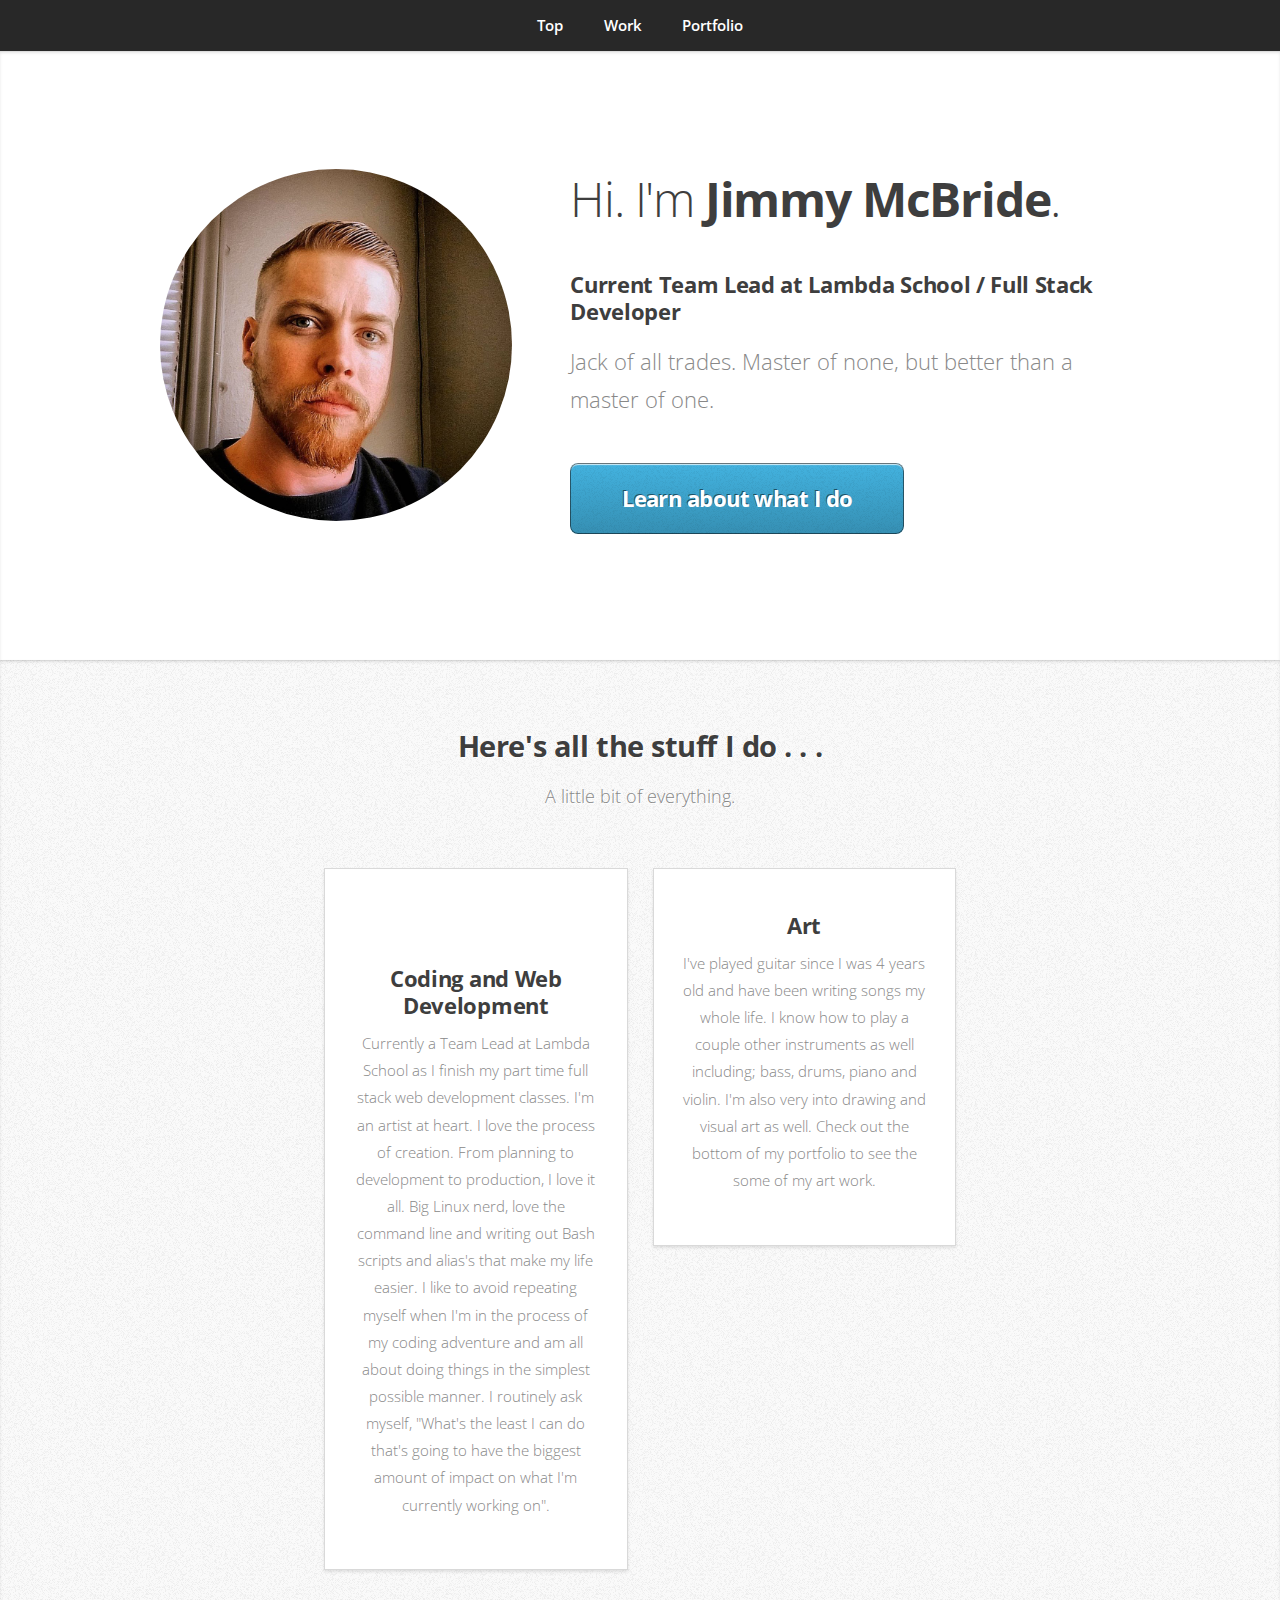
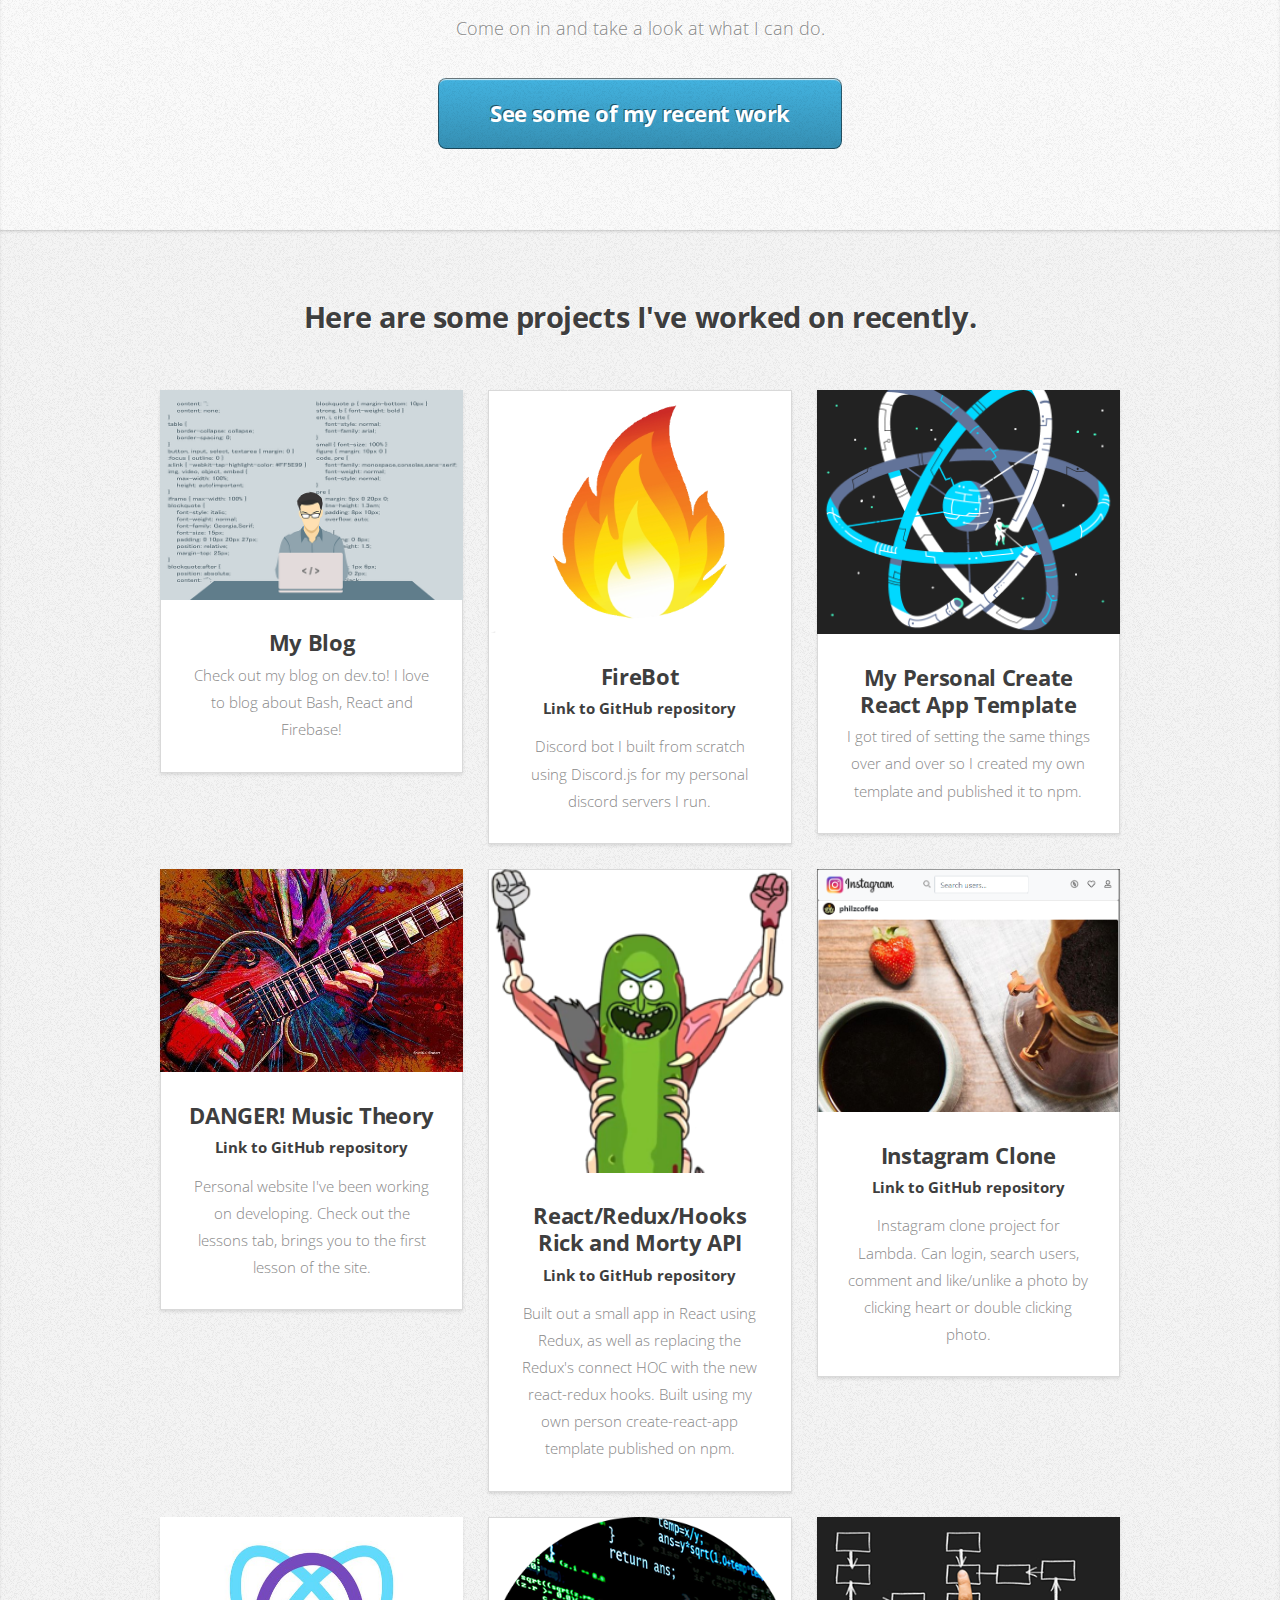
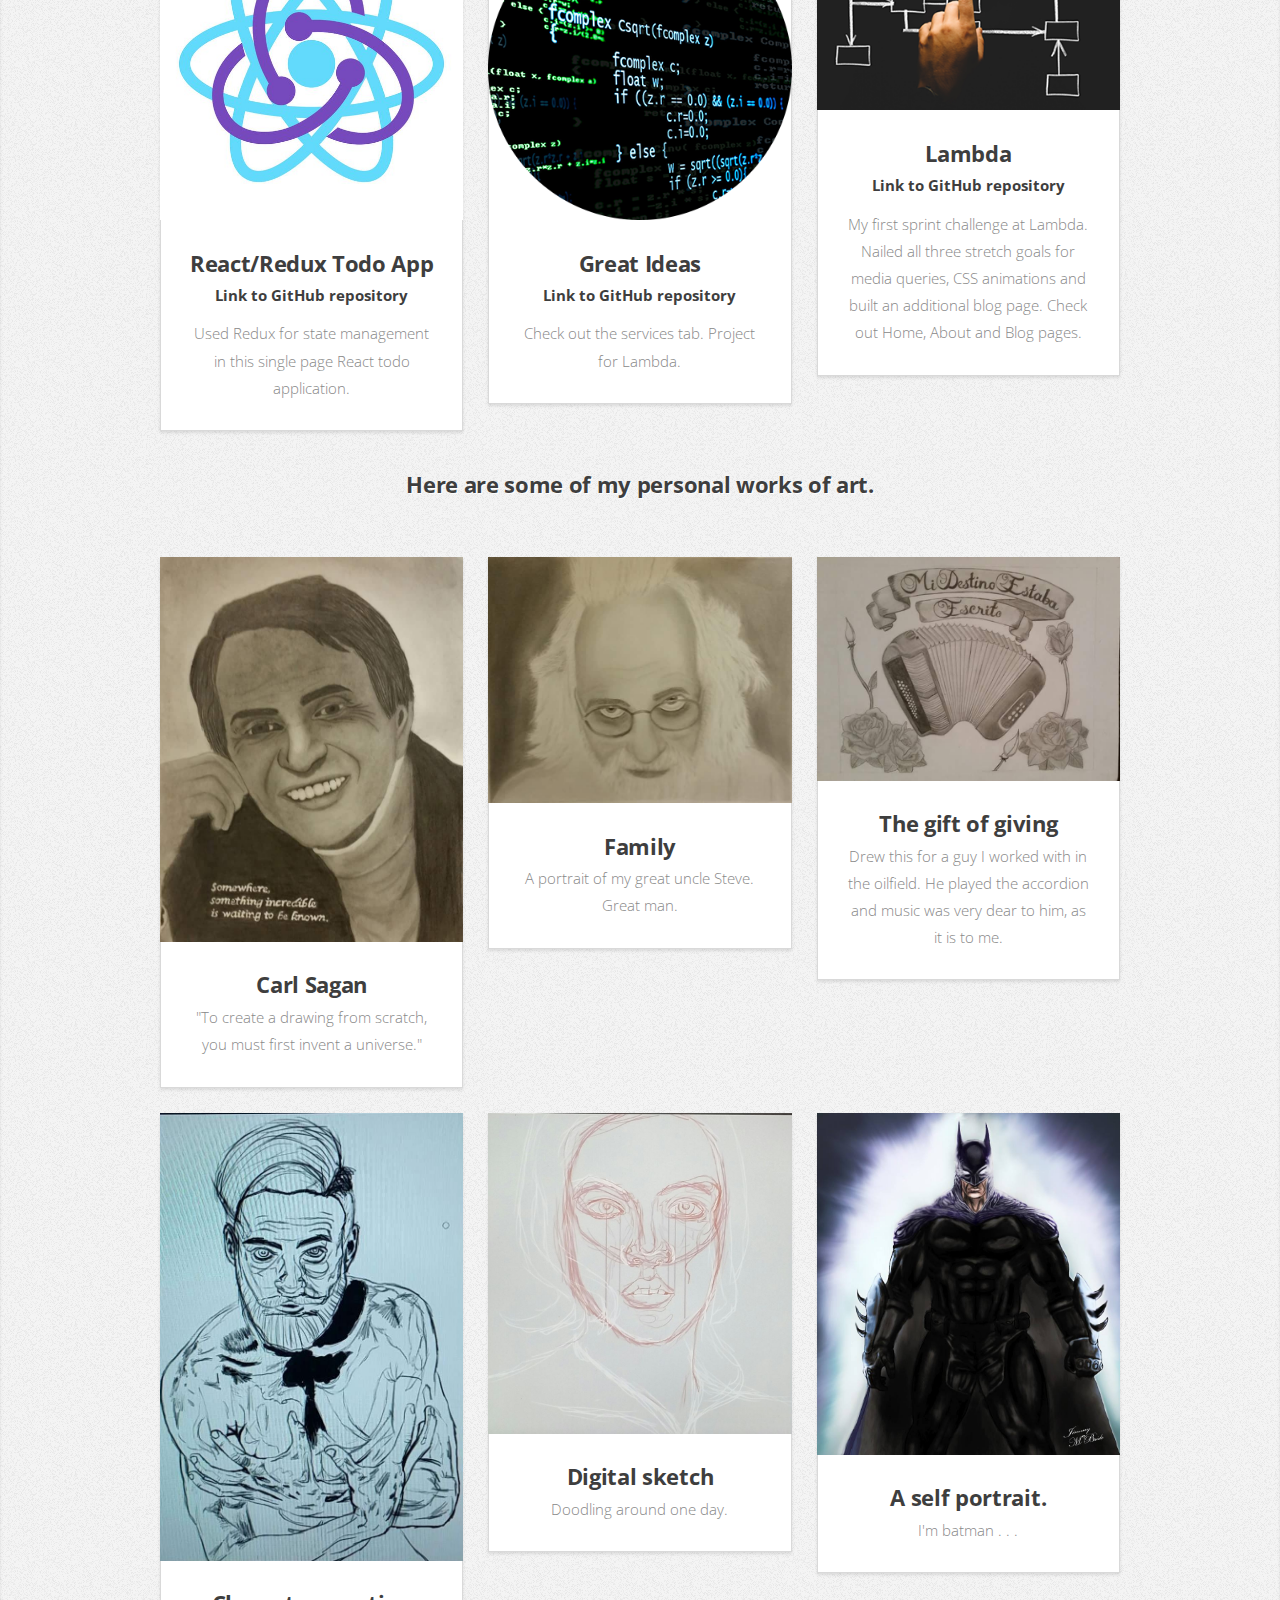
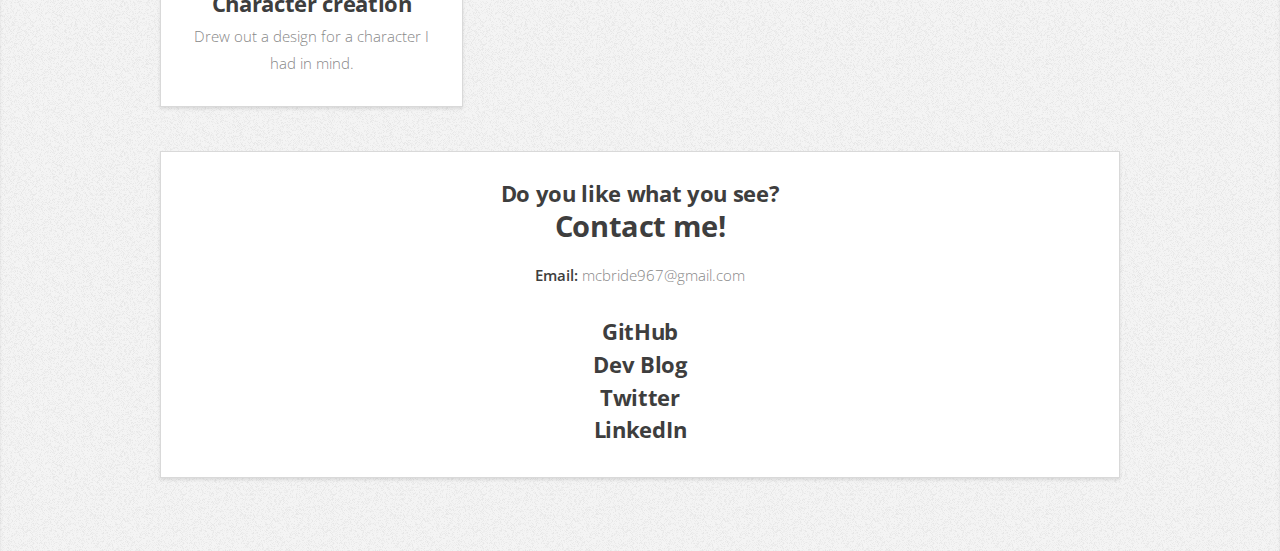
==== commit 5d7984c2: "update" ====
--- a/index.html
+++ b/index.html
@@ -137,7 +137,7 @@
           <div class="col-4 col-6-medium col-12-small">
             <article class="box style2">
               <a href="https://dev.to/jimmymcbride" class="image featured"
-                ><img src="images/programmer-1653351_640.png" alt="fire"
+                ><img src="images/programmer-1653351_640.png" alt="programmer"
               /></a>
               <h3>
                 <a href="https://dev.to/jimmymcbride">My Blog</a>
@@ -167,6 +167,25 @@
               <p>
                 Discord bot I built from scratch using Discord.js for my
                 personal discord servers I run.
+              </p>
+            </article>
+          </div>
+
+          <div class="col-4 col-6-medium col-12-small">
+            <article class="box style2">
+              <a
+                href="https://www.npmjs.com/package/cra-template-bushido"
+                class="image featured"
+                ><img src="images/react-logo.png" alt="react"
+              /></a>
+              <h3>
+                <a href="https://www.npmjs.com/package/cra-template-bushido"
+                  >My Personal Create React App Template</a
+                >
+              </h3>
+              <p>
+                I got tired of setting the same things over and over so I
+                created my own template and published it to npm.
               </p>
             </article>
           </div>
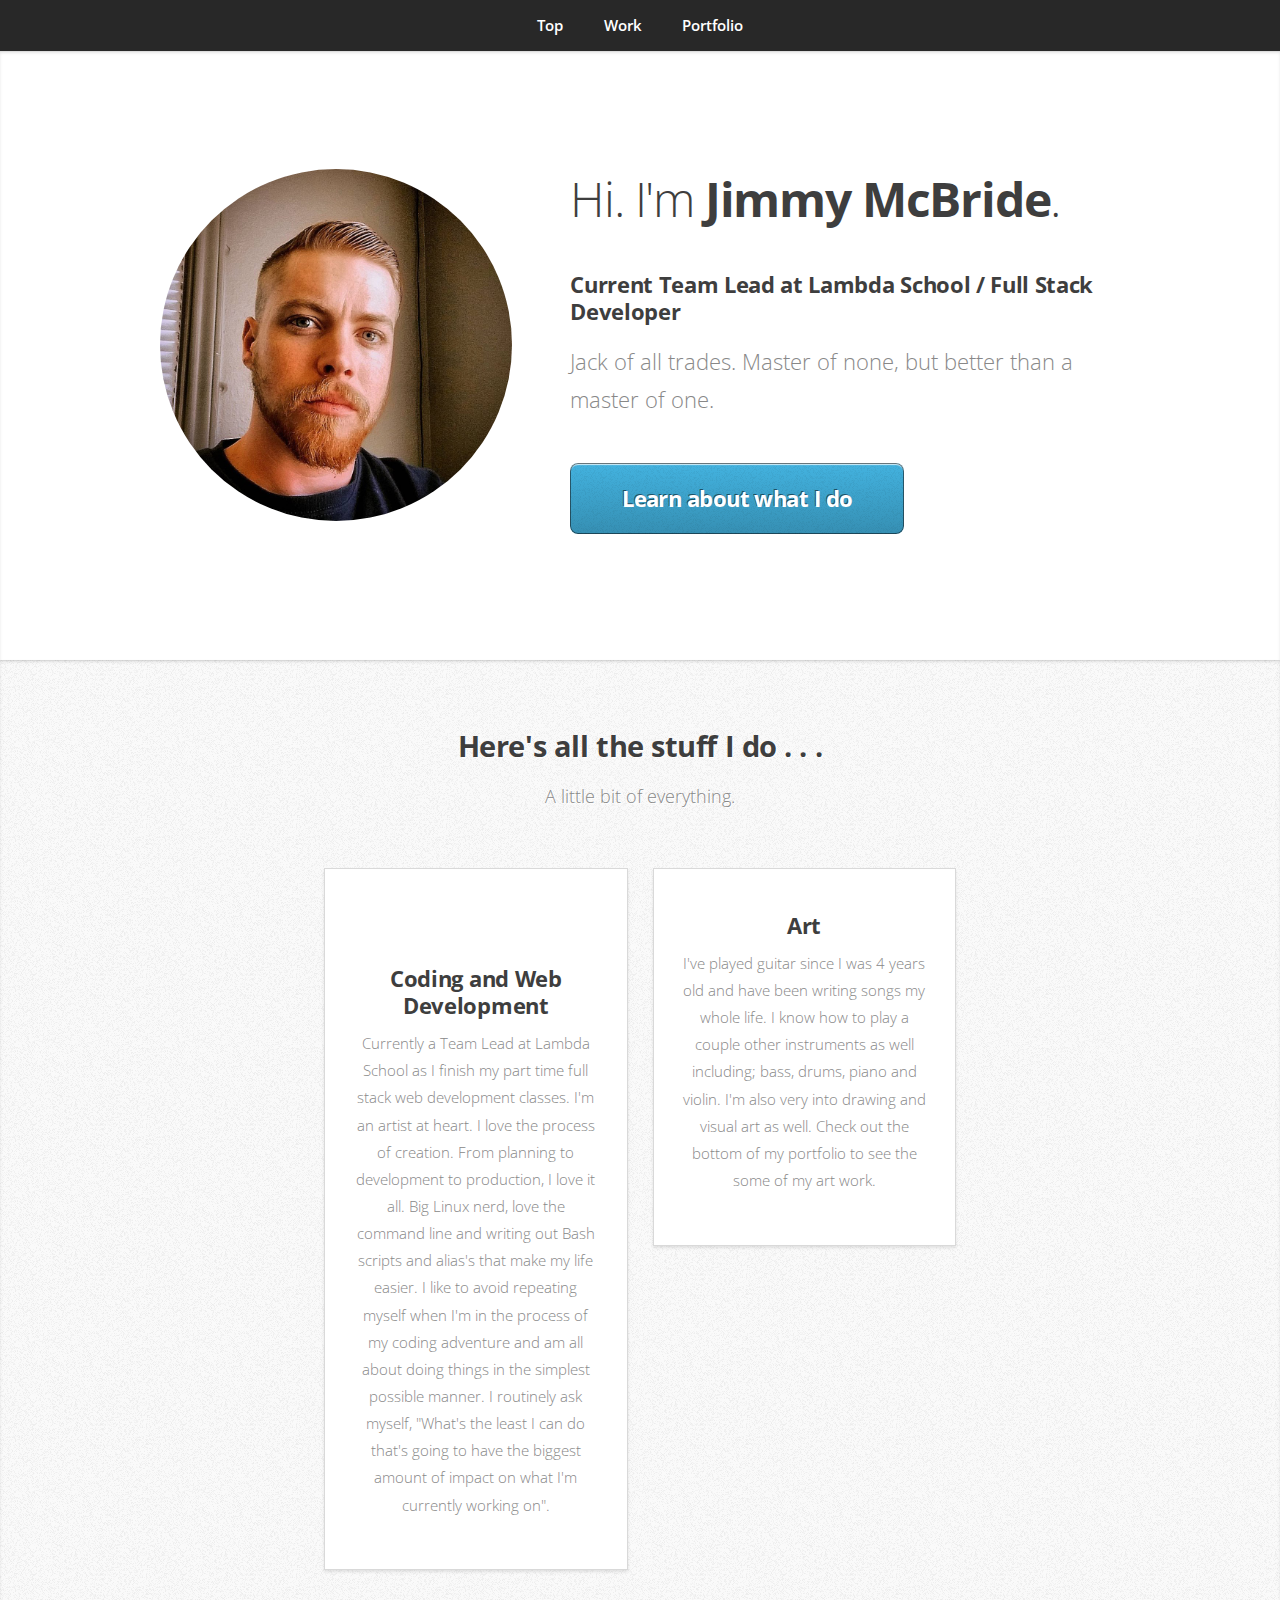
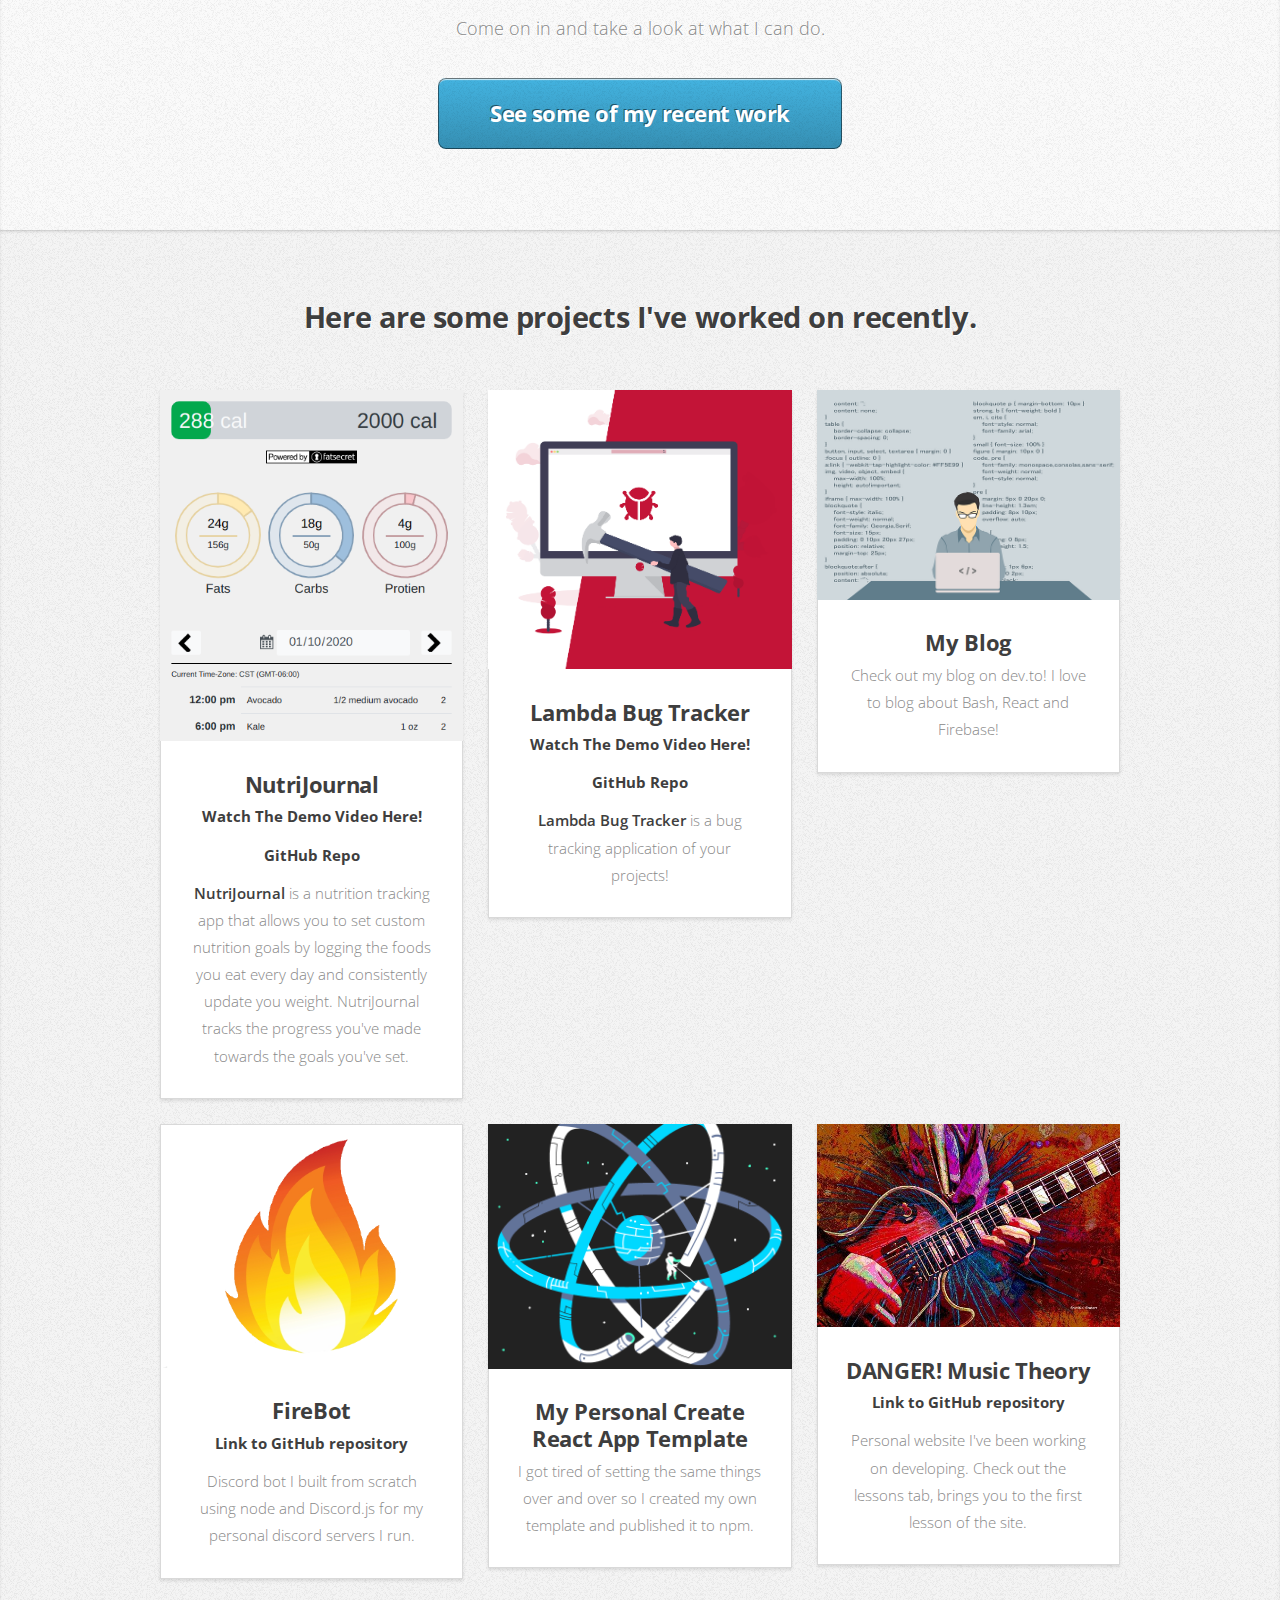
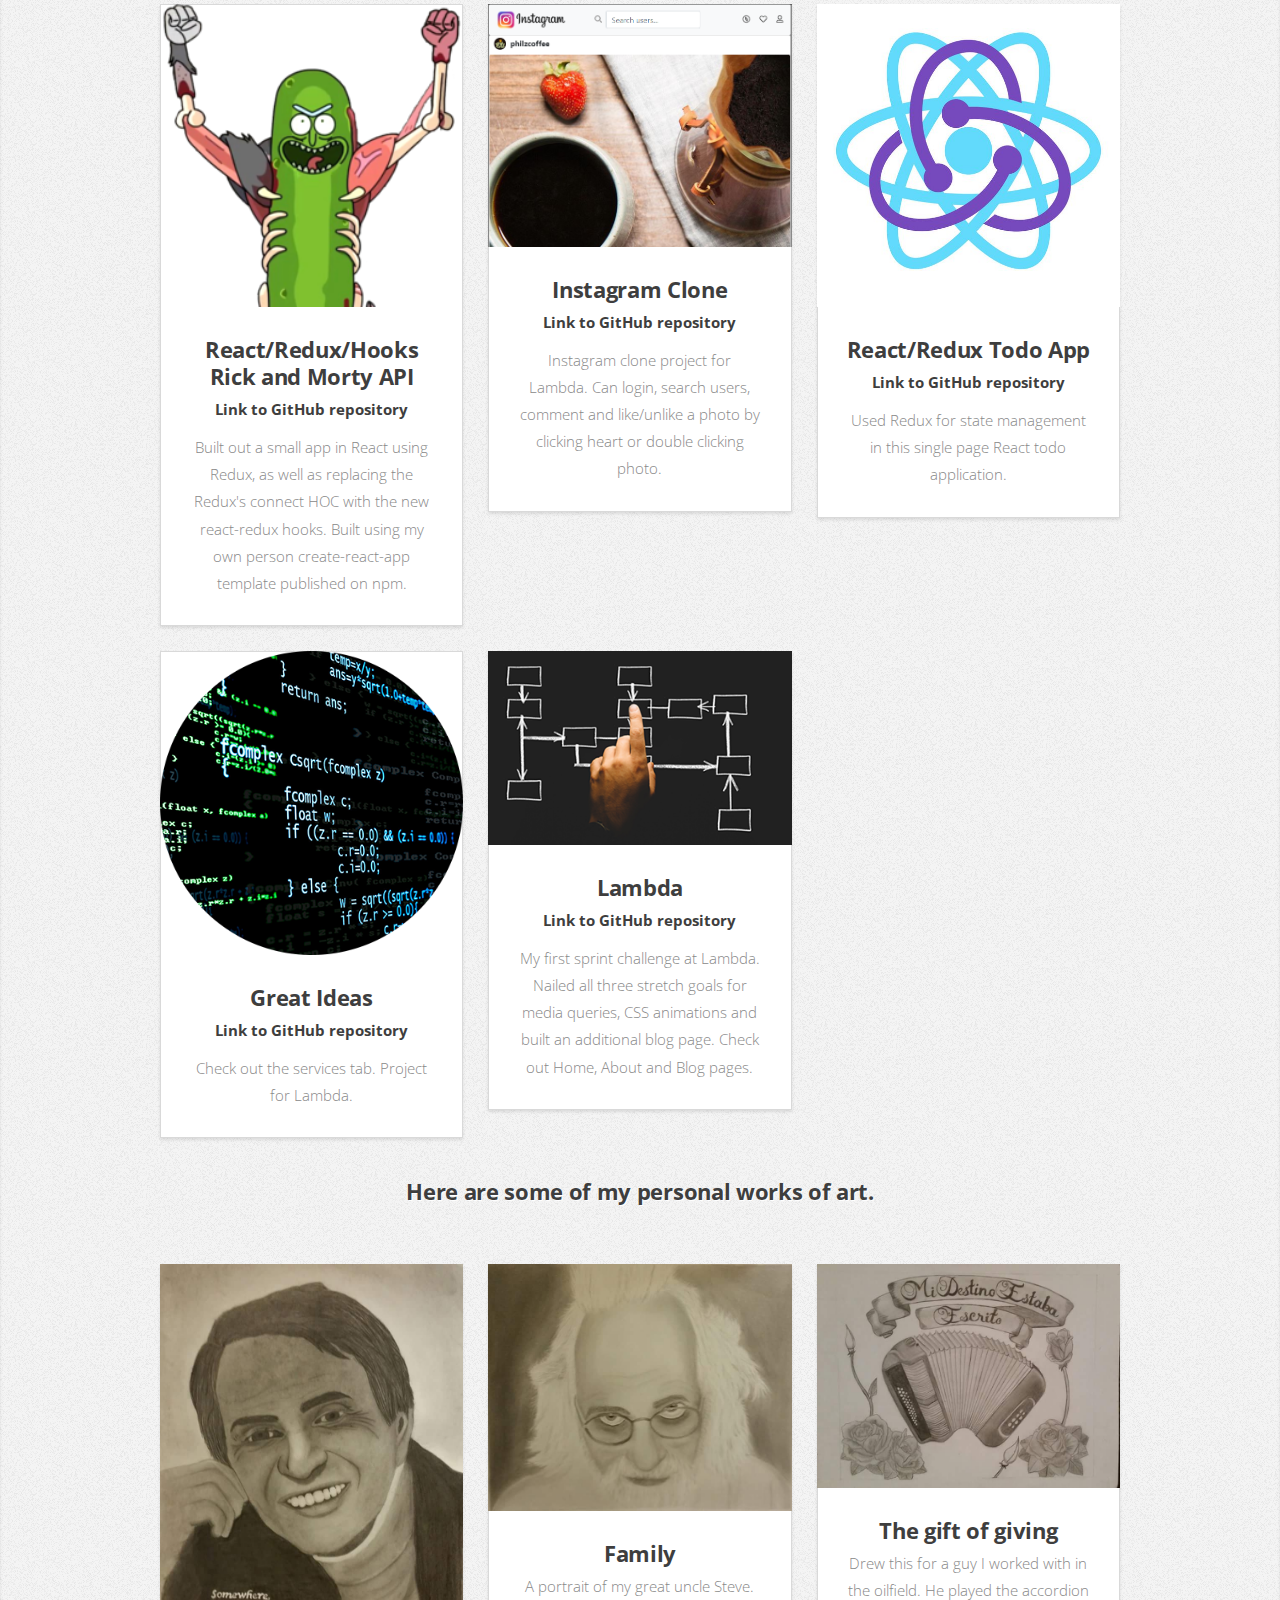
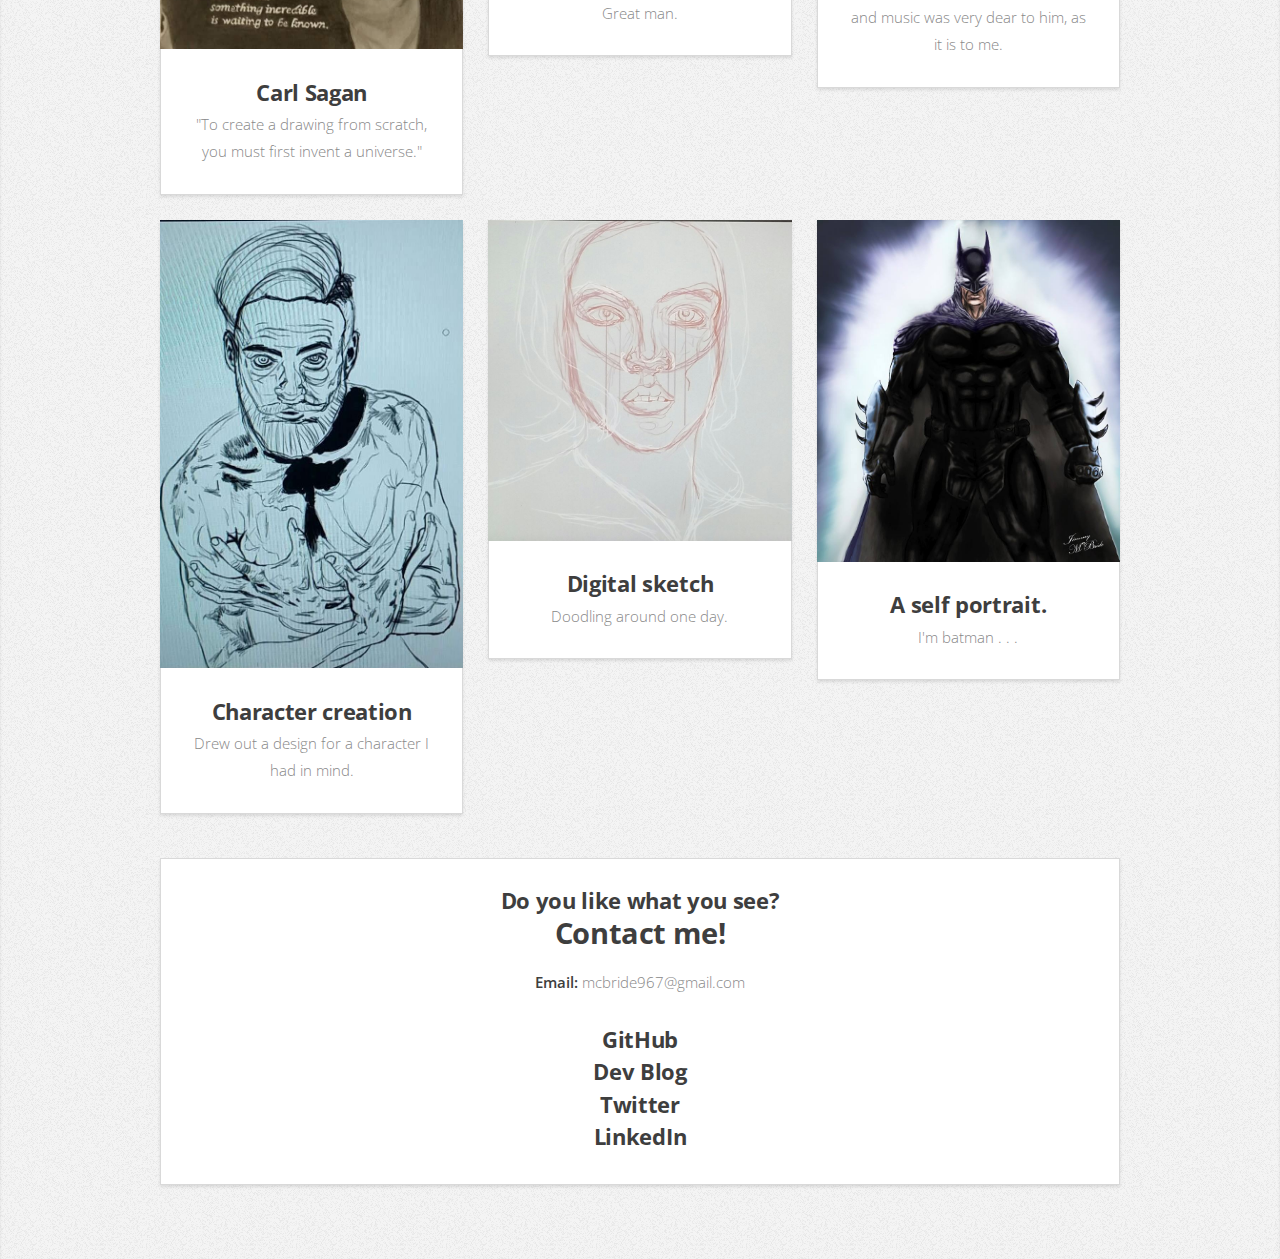
==== commit a5f8e317: "updated projects" ====
--- a/index.html
+++ b/index.html
@@ -136,6 +136,62 @@
           <!-- Websites and school work -->
           <div class="col-4 col-6-medium col-12-small">
             <article class="box style2">
+              <a href="https://getnutrijournal.com/" class="image featured"
+                ><img src="images/nutri-icon.png" alt="NutriJournal"
+              /></a>
+              <h3>
+                <a href="https://getnutrijournal.com/">NutriJournal</a>
+              </h3>
+              <h4>
+                <a href="https://youtu.be/dfo-dKgYai8"
+                  >Watch The Demo Video Here!</a
+                >
+              </h4>
+              <h5>
+                <a
+                  href="https://github.com/orgs/Lambda-School-Labs/teams/labs-pt5-nutrition-tracker/repositories"
+                  >GitHub Repo</a
+                >
+              </h5>
+              <p>
+                <strong>NutriJournal</strong> is a nutrition tracking app that
+                allows you to set custom nutrition goals by logging the foods
+                you eat every day and consistently update you weight.
+                NutriJournal tracks the progress you've made towards the goals
+                you've set.
+              </p>
+            </article>
+          </div>
+
+          <div class="col-4 col-6-medium col-12-small">
+            <article class="box style2">
+              <a
+                href="https://lambda-bug-tracker.firebaseapp.com/"
+                class="image featured"
+                ><img src="images/lambda-icon.png" alt="Lambda Bug Tracker"
+              /></a>
+              <h3>
+                <a href="https://lambda-bug-tracker.firebaseapp.com/"
+                  >Lambda Bug Tracker</a
+                >
+              </h3>
+              <h4>
+                <a href="https://youtu.be/0bfnV-ZGwKc"
+                  >Watch The Demo Video Here!</a
+                >
+              </h4>
+              <h5>
+                <a href="https://github.com/Lambda-Bug-Tracker">GitHub Repo</a>
+              </h5>
+              <p>
+                <strong>Lambda Bug Tracker</strong> is a bug tracking
+                application of your projects!
+              </p>
+            </article>
+          </div>
+
+          <div class="col-4 col-6-medium col-12-small">
+            <article class="box style2">
               <a href="https://dev.to/jimmymcbride" class="image featured"
                 ><img src="images/programmer-1653351_640.png" alt="programmer"
               /></a>
@@ -165,8 +221,8 @@
                 >
               </h5>
               <p>
-                Discord bot I built from scratch using Discord.js for my
-                personal discord servers I run.
+                Discord bot I built from scratch using node and Discord.js for
+                my personal discord servers I run.
               </p>
             </article>
           </div>
